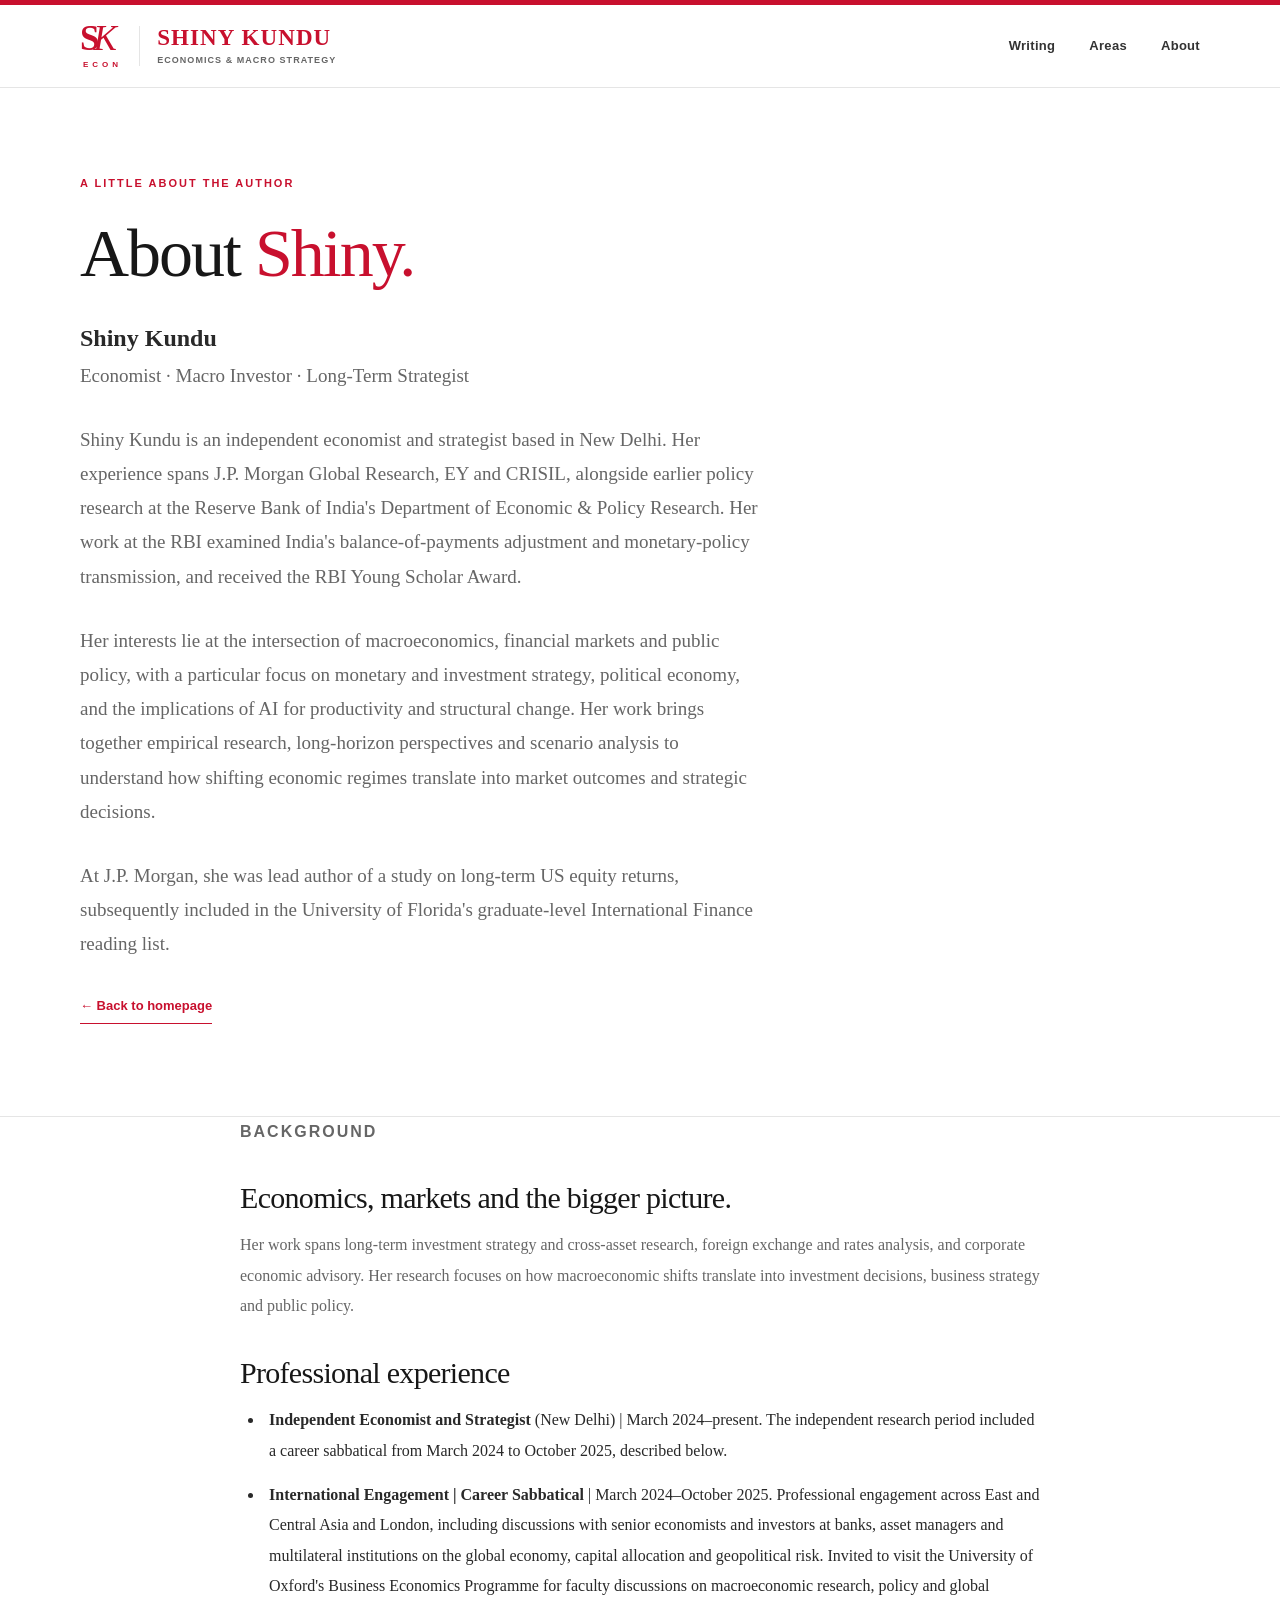
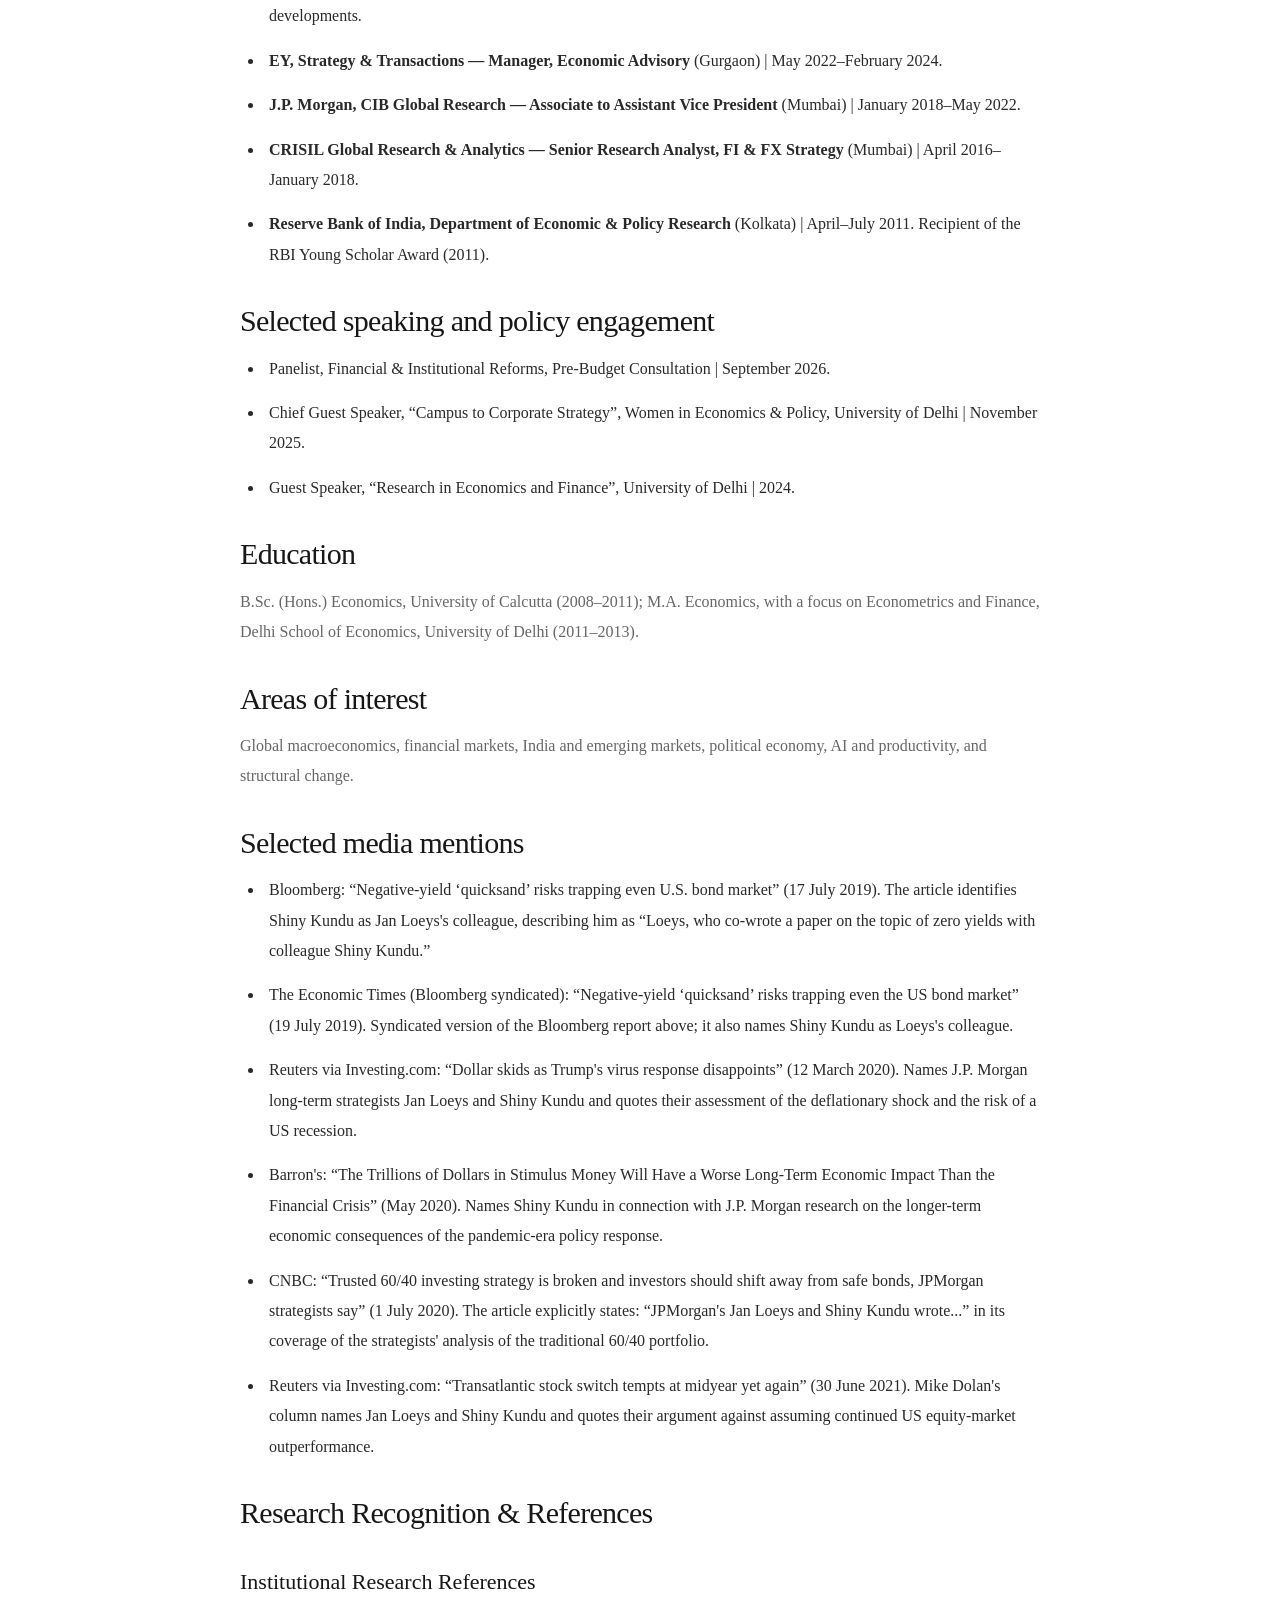
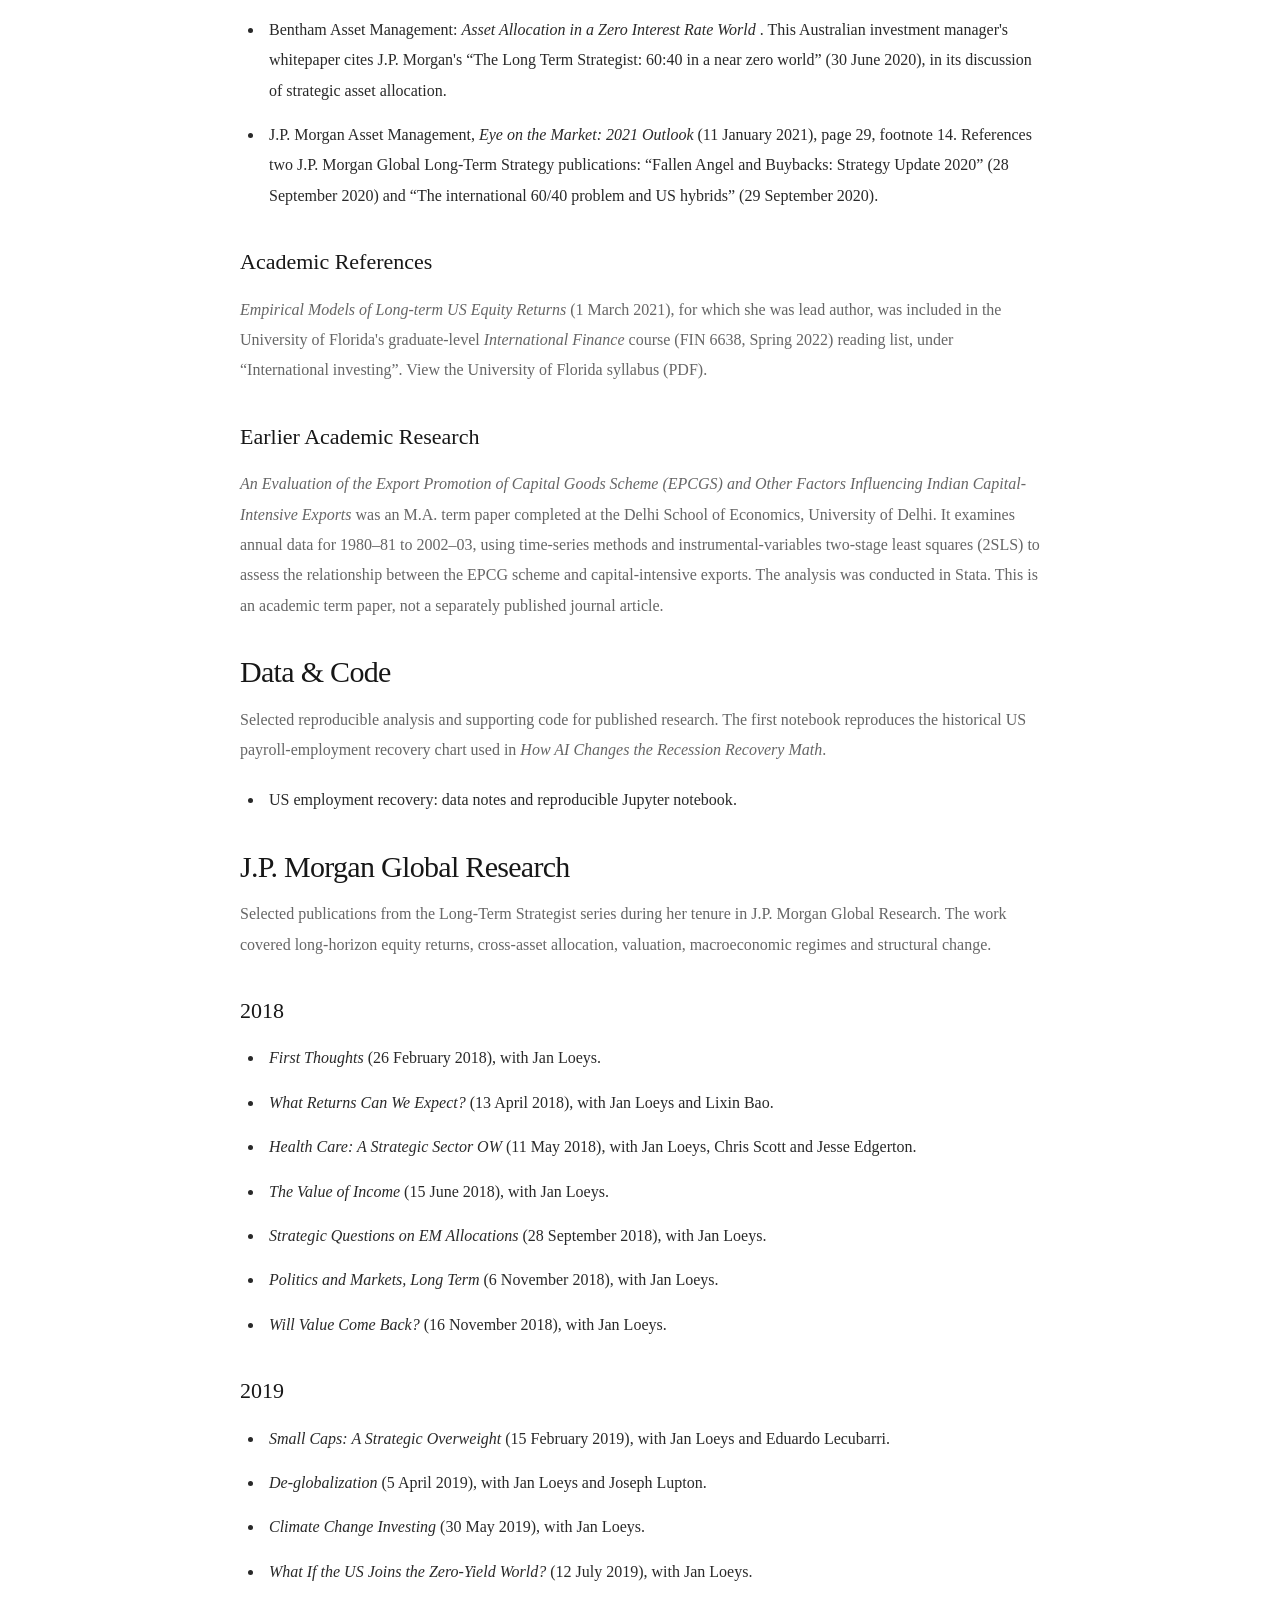
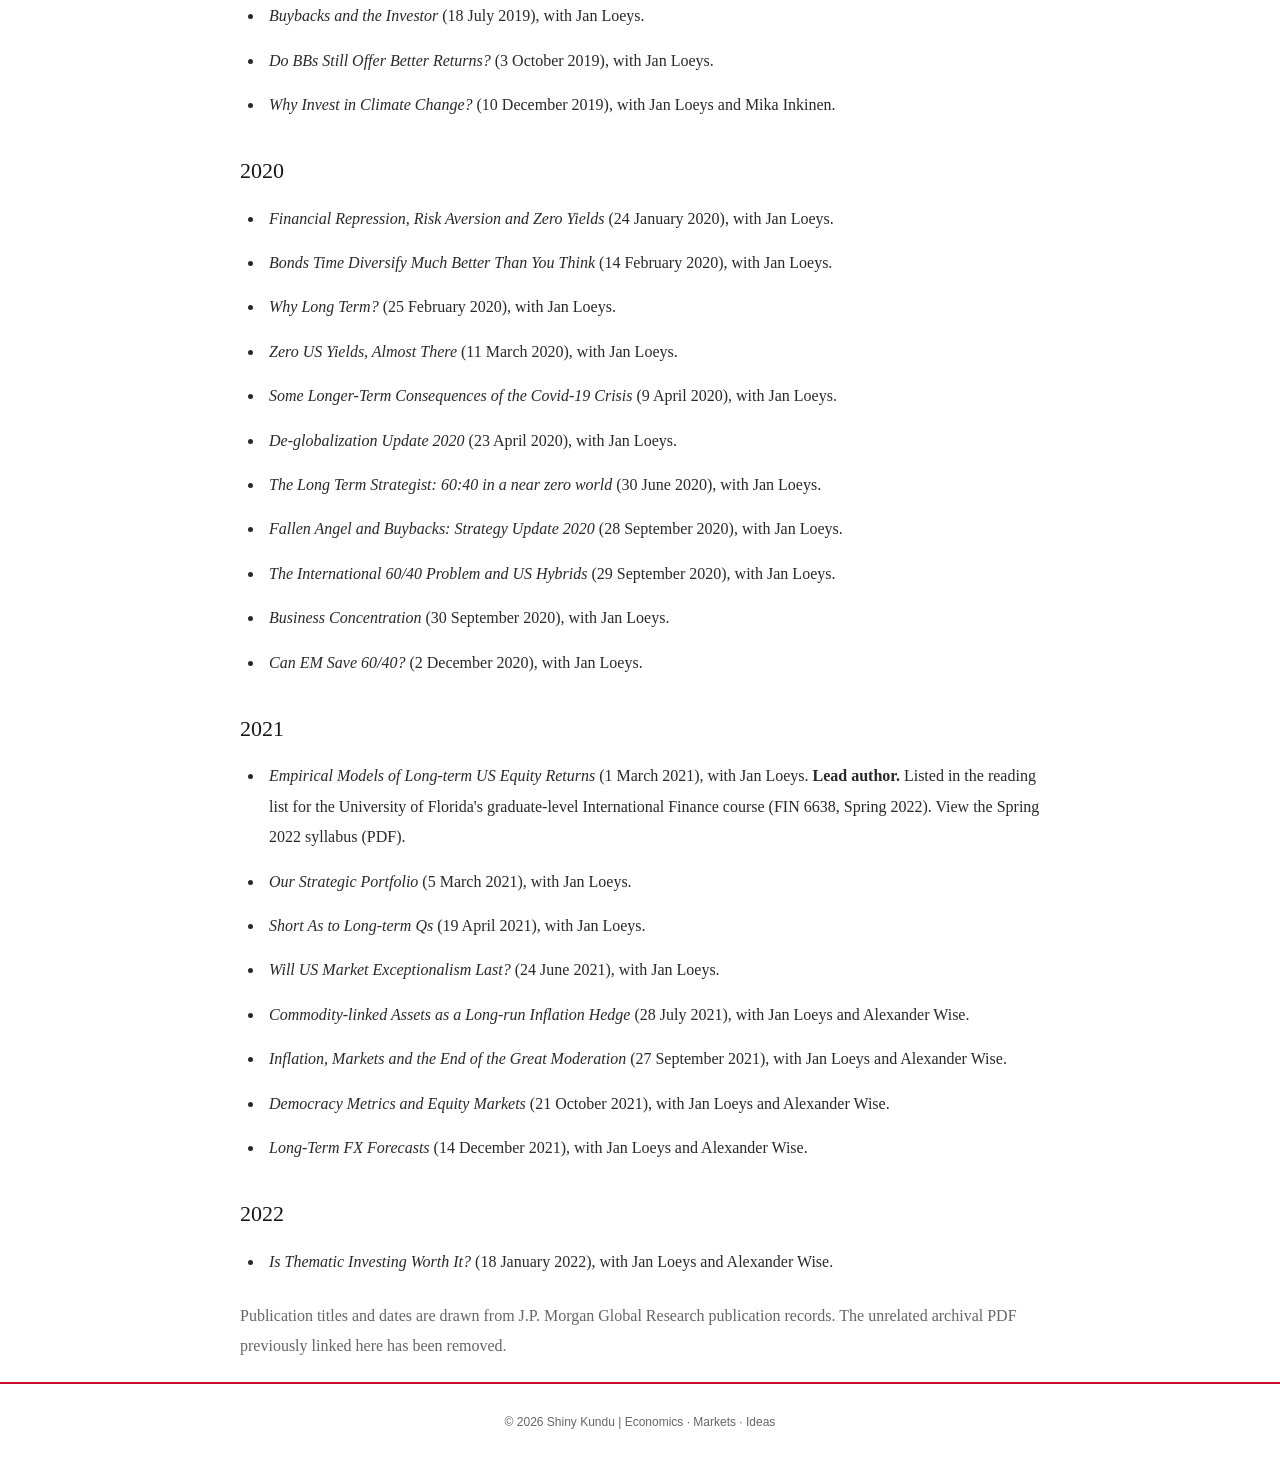
==== about.html @ 63978055 "Tighten Bloomberg quotation and clarify sabbatical chronology" ====
<!DOCTYPE html>
<html lang="en">
<head>
  <meta charset="UTF-8">
  <meta name="viewport" content="width=device-width, initial-scale=1.0">
  <title>About | Shiny Kundu</title>
  <link rel="stylesheet" href="style.css?v=skecon-5">
</head>
<body>

<header class="site-header">
  <div class="container navbar">
    <div class="brand-lockup">
      <a class="logo" href="index.html" aria-label="SK Econ — home">
        <span class="logo-monogram">S<span>K</span></span>
        <span class="logo-word">ECON</span>
      </a>
      <div class="brand-identity">
        <span class="brand-name">Shiny Kundu</span>
        <span class="brand-description">Economics &amp; Macro Strategy</span>
      </div>
    </div>
    <nav class="nav-links">
      <a href="index.html#writing">Writing</a>
      <a href="index.html#areas">Areas</a>
      <a href="about.html">About</a>
    </nav>
  </div>
</header>

<main>
  <section class="hero">
    <div class="container">
      <p class="eyebrow">A little about the author</p>
      <h1>About <em>Shiny.</em></h1>
      <h2>Shiny Kundu</h2>
      <p class="hero-intro">
        Economist · Macro Investor · Long-Term Strategist
      </p>
      <p class="hero-intro">
        Shiny Kundu is an independent economist and strategist based in New
        Delhi. Her experience spans J.P. Morgan Global Research, EY and CRISIL,
        alongside earlier policy research at the Reserve Bank of India's
        Department of Economic &amp; Policy Research. Her work at the RBI examined
        India's balance-of-payments adjustment and monetary-policy transmission,
        and received the RBI Young Scholar Award.
      </p>
      <p class="hero-intro">
        Her interests lie at the intersection of macroeconomics, financial
        markets and public policy, with a particular focus on monetary and
        investment strategy, political economy, and the implications of AI for
        productivity and structural change. Her work brings together empirical
        research, long-horizon perspectives and scenario analysis to understand
        how shifting economic regimes translate into market outcomes and
        strategic decisions.
      </p>
      <p class="hero-intro">
        At J.P. Morgan, she was lead author of a study on long-term US equity
        returns, subsequently included in the University of Florida's
        graduate-level International Finance reading list.
      </p>
      <a class="text-link" href="index.html">← Back to homepage</a>
    </div>
  </section>

  <section>
    <div class="container about-content">
      <p class="section-label">Background</p>
      <h2 class="section-heading">Economics, markets and the bigger picture.</h2>
      <p>
        Her work spans long-term investment strategy and cross-asset research, foreign exchange and rates analysis, and corporate economic advisory. Her research focuses on how macroeconomic shifts translate into investment decisions, business strategy and public policy.
      </p>

      <h2 class="section-heading">Professional experience</h2>
      <ul>
        <li><strong>Independent Economist and Strategist</strong> (New Delhi) | March 2024–present. The independent research period included a career sabbatical from March 2024 to October 2025, described below.</li>
        <li><strong>International Engagement | Career Sabbatical</strong> | March 2024–October 2025. Professional engagement across East and Central Asia and London, including discussions with senior economists and investors at banks, asset managers and multilateral institutions on the global economy, capital allocation and geopolitical risk. Invited to visit the University of Oxford's Business Economics Programme for faculty discussions on macroeconomic research, policy and global developments.</li>
        <li><strong>EY, Strategy &amp; Transactions — Manager, Economic Advisory</strong> (Gurgaon) | May 2022–February 2024.</li>
        <li><strong>J.P. Morgan, CIB Global Research — Associate to Assistant Vice President</strong> (Mumbai) | January 2018–May 2022.</li>
        <li><strong>CRISIL Global Research &amp; Analytics — Senior Research Analyst, FI &amp; FX Strategy</strong> (Mumbai) | April 2016–January 2018.</li>
        <li><strong>Reserve Bank of India, Department of Economic &amp; Policy Research</strong> (Kolkata) | April–July 2011. Recipient of the RBI Young Scholar Award (2011).</li>
      </ul>

      <h2 class="section-heading">Selected speaking and policy engagement</h2>
      <ul>
        <li>Panelist, Financial &amp; Institutional Reforms, Pre-Budget Consultation | September 2026.</li>
        <li>Chief Guest Speaker, “Campus to Corporate Strategy”, Women in Economics &amp; Policy, University of Delhi | November 2025.</li>
        <li>Guest Speaker, “Research in Economics and Finance”, University of Delhi | 2024.</li>
      </ul>

      <h2 class="section-heading">Education</h2>
      <p>
        B.Sc. (Hons.) Economics, University of Calcutta (2008–2011); M.A. Economics, with a focus on Econometrics and Finance, Delhi School of Economics, University of Delhi (2011–2013).
      </p>

      <h2 class="section-heading">Areas of interest</h2>
      <p>
        Global macroeconomics, financial markets, India and emerging
        markets, political economy, AI and productivity, and structural change.
      </p>

      <h2 class="section-heading">Selected media mentions</h2>
      <ul>
        <li><a href="https://www.bloomberg.com/news/articles/2019-07-17/negative-yield-quicksand-risks-trapping-even-u-s-bond-market" target="_blank" rel="noopener noreferrer">Bloomberg: “Negative-yield ‘quicksand’ risks trapping even U.S. bond market”</a> (17 July 2019). The article identifies Shiny Kundu as Jan Loeys's colleague, describing him as “Loeys, who co-wrote a paper on the topic of zero yields with colleague Shiny Kundu.”</li>
        <li><a href="https://economictimes.indiatimes.com/markets/bonds/negative-yield-quicksand-risks-trapping-even-the-us-bond-market/articleshow/70287531.cms" target="_blank" rel="noopener noreferrer">The Economic Times (Bloomberg syndicated): “Negative-yield ‘quicksand’ risks trapping even the US bond market”</a> (19 July 2019). Syndicated version of the Bloomberg report above; it also names Shiny Kundu as Loeys's colleague.</li>
        <li><a href="https://www.investing.com/news/forex-news/dollar-skids-as-trumps-virus-response-disappoints-2107847" target="_blank" rel="noopener noreferrer">Reuters via Investing.com: “Dollar skids as Trump's virus response disappoints”</a> (12 March 2020). Names J.P. Morgan long-term strategists Jan Loeys and Shiny Kundu and quotes their assessment of the deflationary shock and the risk of a US recession.</li>
        <li><a href="https://www.barrons.com/articles/the-trillions-of-dollars-in-stimulus-money-will-have-a-worse-long-term-economic-impact-than-the-financial-crisis-51587746207" target="_blank" rel="noopener noreferrer">Barron's: “The Trillions of Dollars in Stimulus Money Will Have a Worse Long-Term Economic Impact Than the Financial Crisis”</a> (May 2020). Names Shiny Kundu in connection with J.P. Morgan research on the longer-term economic consequences of the pandemic-era policy response.</li>
        <li><a href="https://www.cnbc.com/2020/07/01/trusted-6040-investing-strategy-is-broken-and-investors-should-shift-away-from-safe-bonds-jpmorgan-strategists-say.html" target="_blank" rel="noopener noreferrer">CNBC: “Trusted 60/40 investing strategy is broken and investors should shift away from safe bonds, JPMorgan strategists say”</a> (1 July 2020). The article explicitly states: “JPMorgan's Jan Loeys and Shiny Kundu wrote...” in its coverage of the strategists' analysis of the traditional 60/40 portfolio.</li>
        <li><a href="https://www.investing.com/news/economy/column-transatlantic-stock-switch-tempts-at-midyear-yet-again-2545948" target="_blank" rel="noopener noreferrer">Reuters via Investing.com: “Transatlantic stock switch tempts at midyear yet again”</a> (30 June 2021). Mike Dolan's column names Jan Loeys and Shiny Kundu and quotes their argument against assuming continued US equity-market outperformance.</li>
      </ul>

      <h2 class="section-heading">Research Recognition &amp; References</h2>
      <h3>Institutional Research References</h3>
      <ul>
        <li>
          <a href="https://www.benthamam.com.au/assets/Uploads/Bentham-Whitepaper-Asset-Allocation-in-a-Zero-Interest-Rate-World.pdf" target="_blank" rel="noopener noreferrer">
            Bentham Asset Management: <em>Asset Allocation in a Zero Interest Rate World</em>
          </a>.
          This Australian investment manager's whitepaper cites J.P. Morgan's
          “The Long Term Strategist: 60:40 in a near zero world” (30 June 2020),
          in its discussion of strategic asset allocation.
        </li>
        <li>
          <a href="https://am.jpmorgan.com/content/dam/jpm-am-aem/global/en/insights/eye-on-the-market/outlook_2021_amv.pdf" target="_blank" rel="noopener noreferrer">
            J.P. Morgan Asset Management, <em>Eye on the Market: 2021 Outlook</em>
          </a> (11 January 2021), page 29, footnote 14. References two J.P. Morgan Global Long-Term Strategy publications: “Fallen Angel and Buybacks: Strategy Update 2020” (28 September 2020) and “The international 60/40 problem and US hybrids” (29 September 2020).
        </li>
      </ul>

      <h3>Academic References</h3>
      <p>
        <em>Empirical Models of Long-term US Equity Returns</em> (1 March 2021),
        for which she was lead author, was included in the University of Florida's
        graduate-level <em>International Finance</em> course (FIN 6638, Spring 2022)
        reading list, under “International investing”.
        <a href="https://asset.warrington.ufl.edu/syllabi/20221_FIN6638_International%20Finance_all_Gendreau%2C%20B..pdf" target="_blank" rel="noopener noreferrer">View the University of Florida syllabus (PDF)</a>.
      </p>

      <h3>Earlier Academic Research</h3>
      <p>
        <em>An Evaluation of the Export Promotion of Capital Goods Scheme (EPCGS) and Other Factors Influencing Indian Capital-Intensive Exports</em> was an M.A. term paper completed at the Delhi School of Economics, University of Delhi. It examines annual data for 1980–81 to 2002–03, using time-series methods and instrumental-variables two-stage least squares (2SLS) to assess the relationship between the EPCG scheme and capital-intensive exports. The analysis was conducted in Stata. This is an academic term paper, not a separately published journal article.
      </p>

      <h2 class="section-heading" id="data-code">Data &amp; Code</h2>
      <p>Selected reproducible analysis and supporting code for published research. The first notebook reproduces the historical US payroll-employment recovery chart used in <em>How AI Changes the Recession Recovery Math</em>.</p>
      <ul>
        <li><a href="https://github.com/SKunduEcon/SKunduEcon.github.io/tree/main/data-code/recession-employment-recovery" target="_blank" rel="noopener noreferrer">US employment recovery: data notes and reproducible Jupyter notebook</a>.</li>
      </ul>

      <h2 class="section-heading">J.P. Morgan Global Research</h2>
      <p>
        Selected publications from the Long-Term Strategist series during her tenure in J.P. Morgan Global Research. The work covered long-horizon equity returns, cross-asset allocation, valuation, macroeconomic regimes and structural change.
      </p>

      <h3>2018</h3>
      <ul>
        <li><em>First Thoughts</em> (26 February 2018), with Jan Loeys.</li>
        <li><em>What Returns Can We Expect?</em> (13 April 2018), with Jan Loeys and Lixin Bao.</li>
        <li><em>Health Care: A Strategic Sector OW</em> (11 May 2018), with Jan Loeys, Chris Scott and Jesse Edgerton.</li>
        <li><em>The Value of Income</em> (15 June 2018), with Jan Loeys.</li>
        <li><em>Strategic Questions on EM Allocations</em> (28 September 2018), with Jan Loeys.</li>
        <li><em>Politics and Markets, Long Term</em> (6 November 2018), with Jan Loeys.</li>
        <li><em>Will Value Come Back?</em> (16 November 2018), with Jan Loeys.</li>
      </ul>

      <h3>2019</h3>
      <ul>
        <li><em>Small Caps: A Strategic Overweight</em> (15 February 2019), with Jan Loeys and Eduardo Lecubarri.</li>
        <li><em>De-globalization</em> (5 April 2019), with Jan Loeys and Joseph Lupton.</li>
        <li><em>Climate Change Investing</em> (30 May 2019), with Jan Loeys.</li>
        <li><em>What If the US Joins the Zero-Yield World?</em> (12 July 2019), with Jan Loeys.</li>
        <li><em>Buybacks and the Investor</em> (18 July 2019), with Jan Loeys.</li>
        <li><em>Do BBs Still Offer Better Returns?</em> (3 October 2019), with Jan Loeys.</li>
        <li><em>Why Invest in Climate Change?</em> (10 December 2019), with Jan Loeys and Mika Inkinen.</li>
      </ul>

      <h3>2020</h3>
      <ul>
        <li><em>Financial Repression, Risk Aversion and Zero Yields</em> (24 January 2020), with Jan Loeys.</li>
        <li><em>Bonds Time Diversify Much Better Than You Think</em> (14 February 2020), with Jan Loeys.</li>
        <li><em>Why Long Term?</em> (25 February 2020), with Jan Loeys.</li>
        <li><em>Zero US Yields, Almost There</em> (11 March 2020), with Jan Loeys.</li>
        <li><em>Some Longer-Term Consequences of the Covid-19 Crisis</em> (9 April 2020), with Jan Loeys.</li>
        <li><em>De-globalization Update 2020</em> (23 April 2020), with Jan Loeys.</li>
        <li><em>The Long Term Strategist: 60:40 in a near zero world</em> (30 June 2020), with Jan Loeys.</li>
        <li><em>Fallen Angel and Buybacks: Strategy Update 2020</em> (28 September 2020), with Jan Loeys.</li>
        <li><em>The International 60/40 Problem and US Hybrids</em> (29 September 2020), with Jan Loeys.</li>
        <li><em>Business Concentration</em> (30 September 2020), with Jan Loeys.</li>
        <li><em>Can EM Save 60/40?</em> (2 December 2020), with Jan Loeys.</li>
      </ul>

      <h3>2021</h3>
      <ul>
        <li><em>Empirical Models of Long-term US Equity Returns</em> (1 March 2021), with Jan Loeys. <strong>Lead author.</strong> Listed in the reading list for the University of Florida's graduate-level International Finance course (FIN 6638, Spring 2022). <a href="https://asset.warrington.ufl.edu/syllabi/20221_FIN6638_International%20Finance_all_Gendreau%2C%20B..pdf" target="_blank" rel="noopener noreferrer">View the Spring 2022 syllabus (PDF)</a>.</li>
        <li><em>Our Strategic Portfolio</em> (5 March 2021), with Jan Loeys.</li>
        <li><em>Short As to Long-term Qs</em> (19 April 2021), with Jan Loeys.</li>
        <li><em>Will US Market Exceptionalism Last?</em> (24 June 2021), with Jan Loeys.</li>
        <li><em>Commodity-linked Assets as a Long-run Inflation Hedge</em> (28 July 2021), with Jan Loeys and Alexander Wise.</li>
        <li><em>Inflation, Markets and the End of the Great Moderation</em> (27 September 2021), with Jan Loeys and Alexander Wise.</li>
        <li><em>Democracy Metrics and Equity Markets</em> (21 October 2021), with Jan Loeys and Alexander Wise.</li>
        <li><em>Long-Term FX Forecasts</em> (14 December 2021), with Jan Loeys and Alexander Wise.</li>
      </ul>

      <h3>2022</h3>
      <ul>
        <li><em>Is Thematic Investing Worth It?</em> (18 January 2022), with Jan Loeys and Alexander Wise.</li>
      </ul>

      <p>Publication titles and dates are drawn from J.P. Morgan Global Research publication records. The unrelated archival PDF previously linked here has been removed.</p>
    </div>
  </section>
</main>

<footer class="site-footer">
  <div class="container">
    <p>© 2026 Shiny Kundu | Economics · Markets · Ideas</p>
  </div>
</footer>

</body>
</html>
---- style.css ----
/* =========================================
   SHINY KUNDU | ECONOMICS & MACRO STRATEGY
   Editorial design | ET-inspired red & white
   ========================================= */

/* ---------- COLOUR PALETTE ---------- */

:root {
  --background: #ffffff;
  --surface: #f8f8f8;
  --text: #292929;
  --heading: #171717;
  --muted: #666666;
  --accent: #c8102e;
  --border: #e5e5e5;

  --content-width: 1120px;
  --page-gutter: 48px;
}

/* ---------- RESET ---------- */

* {
  margin: 0;
  padding: 0;
  box-sizing: border-box;
}

html {
  scroll-behavior: smooth;
}

body {
  background: var(--background);
  color: var(--text);
  font-family: Georgia, "Times New Roman", serif;
  font-size: 16px;
  line-height: 1.7;
  -webkit-font-smoothing: antialiased;
}

a {
  color: inherit;
  text-decoration: none;
}

/* ---------- CONSISTENT PAGE MARGINS ---------- */

/* Keeps content aligned with a clear left and right margin */

.container {
  width: calc(100% - (var(--page-gutter) * 2));
  max-width: var(--content-width);
  margin-left: auto;
  margin-right: auto;
}

/* ---------- HEADER & NAVIGATION ---------- */

.site-header {
  background: #ffffff;
  border-top: 5px solid var(--accent);
  border-bottom: 1px solid var(--border);
}

.navbar {
  min-height: 82px;
  display: flex;
  align-items: center;
  justify-content: space-between;
  gap: 24px;
}

.brand-lockup {
  display: inline-flex;
  align-items: center;
  gap: 17px;
  min-width: 0;
}

.brand-identity {
  display: flex;
  flex-direction: column;
  justify-content: center;
  gap: 5px;
  padding-left: 17px;
  border-left: 1px solid var(--border);
}

.brand-name {
  color: var(--accent);
  font-family: Georgia, "Times New Roman", serif;
  font-size: 23px;
  font-weight: 700;
  line-height: 1;
  letter-spacing: 1.1px;
  text-transform: uppercase;
}

.brand-byline {
  color: var(--heading);
  font-family: Arial, sans-serif;
  font-size: 9px;
  font-weight: 700;
  letter-spacing: 1.45px;
  line-height: 1.1;
  text-transform: uppercase;
}

.brand-description {
  color: var(--muted);
  font-family: Arial, sans-serif;
  font-size: 9px;
  font-weight: 600;
  letter-spacing: 1.05px;
  line-height: 1.4;
  text-transform: uppercase;
  white-space: nowrap;
}

.brand-description i {
  color: var(--accent);
  font-style: normal;
  padding: 0 3px;
}

.logo {
  display: inline-flex;
  flex-direction: column;
  align-items: center;
  justify-content: center;
  color: var(--accent);
  line-height: 0.9;
  padding: 5px 0 3px;
  min-width: 58px;
}

.logo-monogram {
  display: block;
  font-family: Georgia, "Times New Roman", serif;
  font-size: 35px;
  font-weight: 700;
  letter-spacing: -4px;
  line-height: 0.92;
}

.logo-monogram span {
  display: inline-block;
  margin-left: -2px;
  font-style: italic;
  font-weight: 400;
}

.logo-word {
  display: block;
  margin-top: 5px;
  padding-left: 3px;
  font-family: Arial, sans-serif;
  font-size: 8px;
  font-weight: 700;
  letter-spacing: 4px;
  line-height: 1;
}

.nav-links {
  display: flex;
  align-items: center;
  gap: 34px;
  list-style: none;
  font-family: Arial, sans-serif;
  font-size: 13px;
  font-weight: 600;
  letter-spacing: 0.3px;
}

.nav-links a {
  color: #333333;
  transition: color 0.2s ease;
}

.nav-links a:hover,
.nav-links a.active {
  color: var(--accent);
}

/* ---------- HERO SECTION ---------- */

.hero {
  position: relative;
  overflow: hidden;
  min-height: 590px;
  display: flex;
  align-items: center;
  background: #ffffff;
  padding: 86px 0 92px;
  border-bottom: 1px solid var(--border);
}

.hero-background {
  position: absolute;
  z-index: 0;
  inset: 0;
  width: 100%;
  height: 100%;
  object-fit: cover;
  object-position: right center;
}

.hero-overlay {
  position: absolute;
  z-index: 1;
  inset: 0;
  background: linear-gradient(
    90deg,
    #ffffff 0%,
    rgba(255, 255, 255, 0.98) 25%,
    rgba(255, 255, 255, 0.88) 40%,
    rgba(255, 255, 255, 0.42) 58%,
    rgba(255, 255, 255, 0.04) 82%
  );
}

.hero-layout {
  position: relative;
  z-index: 2;
  display: block;
}

.hero-copy {
  width: min(68%, 700px);
  min-width: 0;
}

.eyebrow,
.section-label {
  color: var(--accent);
  font-family: Arial, sans-serif;
  font-size: 11px;
  font-weight: 700;
  letter-spacing: 2px;
  text-transform: uppercase;
  margin-bottom: 22px;
}

.hero h1 {
  color: var(--heading);
  font-size: clamp(42px, 6vw, 68px);
  font-weight: 400;
  line-height: 1.12;
  letter-spacing: -2px;
  max-width: 850px;
  margin-bottom: 27px;
}

.hero h1 em {
  color: var(--accent);
  font-style: normal;
}

.hero-intro {
  color: var(--muted);
  font-size: 19px;
  line-height: 1.8;
  max-width: 680px;
  margin-bottom: 30px;
}

.text-link {
  display: inline-block;
  color: var(--accent);
  font-family: Arial, sans-serif;
  font-size: 13px;
  font-weight: 700;
  border-bottom: 1px solid var(--accent);
  padding-bottom: 5px;
  transition: opacity 0.2s ease;
}

.text-link:hover {
  opacity: 0.7;
}

/* ---------- SECTION HEADINGS ---------- */

.section-heading {
  color: var(--heading);
  font-size: 34px;
  font-weight: 400;
  line-height: 1.25;
  letter-spacing: -0.7px;
  margin-bottom: 15px;
}

.section-intro {
  color: var(--muted);
  font-size: 16px;
  max-width: 680px;
  margin-bottom: 35px;
}

/* ---------- RESEARCH / NOTEBOOK SECTION ---------- */

.writing-section {
  padding: 85px 0;
  background: #ffffff;
}

.notebook-panel {
  background: #ffffff;
  border: 1px solid var(--border);
  border-left: 4px solid var(--accent);
  padding: 32px 36px;
  margin-top: 28px;
}

.notebook-panel h3 {
  color: var(--heading);
  font-size: 22px;
  font-weight: 400;
  margin-bottom: 12px;
}

.notebook-panel p {
  color: var(--muted);
  font-size: 15px;
}

/* ---------- AREAS OF INTEREST ---------- */

.areas-section {
  background: var(--surface);
  padding: 85px 0;
  border-top: 1px solid var(--border);
  border-bottom: 1px solid var(--border);
}

.topic-grid {
  display: grid;
  grid-template-columns: repeat(2, minmax(0, 1fr));
  gap: 22px;
  margin-top: 38px;
}

.topic-card {
  background: #ffffff;
  border: 1px solid #dedede;
  border-top: 3px solid var(--accent);
  padding: 30px 32px;
  transition: border-color 0.2s ease,
              box-shadow 0.2s ease,
              transform 0.2s ease;
}

.topic-card:hover {
  border-color: var(--accent);
  box-shadow: 0 5px 18px rgba(0, 0, 0, 0.06);
  transform: translateY(-2px);
}

.topic-card h3 {
  color: var(--heading);
  font-size: 21px;
  font-weight: 400;
  margin-bottom: 12px;
}

.topic-card p {
  color: var(--muted);
  font-size: 14px;
  line-height: 1.8;
}

/* ---------- ABOUT SECTION ---------- */

.about-section {
  background: #ffffff;
  padding: 85px 0;
}

.about-content {
  max-width: 800px;
}

.about-content p {
  color: var(--muted);
  font-size: 16px;
  line-height: 1.9;
  margin-bottom: 20px;
}

.about-content ul {
  list-style: disc;
  padding-left: 24px;
  margin: 14px 0 24px;
}

.about-content li {
  display: list-item;
  padding-left: 5px;
  margin-bottom: 14px;
  line-height: 1.9;
}

.about-content h2,
.about-content h3 {
  color: var(--heading);
  font-weight: 400;
  margin: 32px 0 14px;
}

.about-content h2 {
  font-size: 30px;
}

.about-content h3 {
  font-size: 22px;
}

/* ---------- FOOTER ---------- */

.site-footer {
  background: #ffffff;
  border-top: 2px solid var(--accent);
  padding: 28px 0;
}

.site-footer p {
  color: var(--muted);
  font-family: Arial, sans-serif;
  font-size: 12px;
  text-align: center;
}

/* ---------- RESPONSIVE DESIGN ---------- */

@media (max-width: 768px) {

  :root {
    --page-gutter: 25px;
  }

  .navbar {
    min-height: 72px;
  }

  .brand-lockup {
    gap: 12px;
  }

  .brand-identity {
    padding-left: 12px;
  }

  .brand-name {
    font-size: 20px;
  }

  .brand-byline {
    font-size: 8px;
  }

  .brand-description {
    font-size: 8px;
    letter-spacing: 0.65px;
  }

  .nav-links {
    gap: 17px;
    font-size: 12px;
  }

  .hero {
    min-height: 560px;
    padding: 65px 0 60px;
  }

  .hero-background {
    object-position: 62% center;
    opacity: 0.78;
  }

  .hero-overlay {
    background: linear-gradient(
      90deg,
      rgba(255, 255, 255, 0.98) 0%,
      rgba(255, 255, 255, 0.88) 42%,
      rgba(255, 255, 255, 0.38) 100%
    );
  }

  .hero-copy {
    width: min(88%, 620px);
  }

  .hero h1 {
    font-size: 44px;
    letter-spacing: -1.3px;
  }

  .hero-intro {
    font-size: 17px;
  }

  .writing-section,
  .areas-section,
  .about-section {
    padding: 65px 0;
  }

  .section-heading {
    font-size: 29px;
  }

  .topic-grid {
    grid-template-columns: 1fr;
  }

  .notebook-panel {
    padding: 25px;
  }
}

@media (max-width: 480px) {

  :root {
    --page-gutter: 20px;
  }

  .navbar {
    align-items: flex-start;
    flex-direction: column;
    justify-content: center;
    padding-top: 16px;
    padding-bottom: 16px;
  }

  .brand-lockup {
    gap: 10px;
  }

  .brand-identity {
    padding-left: 10px;
  }

  .brand-name {
    font-size: 19px;
  }

  .brand-byline {
    font-size: 8px;
  }

  .brand-description {
    font-size: 7px;
    letter-spacing: 0.35px;
    white-space: normal;
    max-width: 245px;
  }

  .nav-links {
    gap: 22px;
  }

  .hero h1 {
    font-size: 38px;
  }

  .hero {
    min-height: 520px;
    padding: 60px 0;
  }

  .hero-copy {
    width: 100%;
  }

  .hero-background {
    object-position: 58% center;
    opacity: 0.58;
  }

  .hero-overlay {
    background: linear-gradient(
      90deg,
      rgba(255, 255, 255, 0.96) 0%,
      rgba(255, 255, 255, 0.82) 58%,
      rgba(255, 255, 255, 0.48) 100%
    );
  }
}

.article-page{padding:65px 0 90px}.research-article{max-width:860px}.research-article h1{font-size:clamp(42px,6vw,62px);font-weight:400;line-height:1.08;margin-bottom:15px}.research-article h1 em{color:var(--accent);font-style:normal}.article-meta{color:var(--muted);font:12px Arial,sans-serif;margin-bottom:32px}.article-bottom-line{padding:24px 27px;background:var(--surface);border-left:4px solid var(--accent);font-size:17px;line-height:1.8;margin-bottom:34px}.research-chart{margin:32px 0 42px}.research-chart img{display:block;width:100%;height:auto}.research-chart figcaption{color:var(--muted);font:11px/1.6 Arial,sans-serif;margin-top:10px}.research-article h2{font-size:29px;font-weight:400;line-height:1.25;margin:42px 0 15px}.research-article h3{font-size:20px;font-weight:400;margin:24px 0 10px}.research-article p,.research-article li{font-size:15px;line-height:1.85}.research-article p{margin-bottom:17px}.research-article ul,.research-article ol{padding-left:24px;margin:14px 0 20px}.research-article li{padding-left:5px;margin-bottom:12px}.research-article a{color:var(--accent);text-decoration:underline;text-underline-offset:3px}.table-wrap{overflow-x:auto;margin:20px 0 28px}.research-table{width:100%;border-collapse:collapse;font-size:13px;line-height:1.65}.research-table th{background:var(--surface);font:700 11px Arial,sans-serif;text-align:left;text-transform:uppercase}.research-table th,.research-table td{padding:13px 12px;border-bottom:1px solid var(--border);vertical-align:top}.research-table td:last-child{min-width:360px}.article-disclaimer{margin:42px 0 24px!important;padding-top:18px;border-top:1px solid var(--border);color:var(--muted)!important;font-style:italic}.research-entry{margin-top:28px;padding:30px 34px;border:1px solid var(--border);border-left:4px solid var(--accent);background:#fff}.research-category{color:var(--accent);font:700 10px Arial,sans-serif;letter-spacing:1.5px;text-transform:uppercase;margin-bottom:10px}.research-entry h3{font-size:25px;font-weight:400;margin-bottom:9px}.research-entry h3 a:hover{color:var(--accent)}.research-entry p:not(.research-category){color:var(--muted);max-width:760px;margin-bottom:15px}.topic-link{display:inline-block;margin-top:14px;color:var(--accent);font:700 12px Arial,sans-serif;border-bottom:1px solid var(--accent);padding-bottom:3px}@media(max-width:768px){.article-page{padding:45px 0 65px}.research-entry{padding:24px}.research-article h2{font-size:25px}.research-table td:last-child{min-width:300px}}


/* ---------- SK ECON EDITORIAL LOGO ---------- */
.logo {
  display: block;
  flex: 0 0 auto;
  min-width: 0;
  padding: 0;
  line-height: 1;
}

.logo-image {
  display: block;
  width: 188px;
  height: auto;
  background: #fbf7ed;
}

@media (max-width: 640px) {
  .brand-lockup { gap: 11px; }
  .brand-identity { padding-left: 11px; }
  .logo-image { width: 132px; }
  .brand-name { font-size: 18px; }
  .brand-description { font-size: 7px; letter-spacing: .65px; white-space: normal; }
}


/* ---------- HOMEPAGE ABOUT INTRO ---------- */
.home-about-section {
  background: #ffffff;
  padding: 66px 0 70px;
  border-bottom: 1px solid var(--border);
}

.home-about-layout {
  display: grid;
  grid-template-columns: minmax(0, 1.55fr) minmax(260px, 0.85fr);
  align-items: center;
  gap: 70px;
}

.home-about-copy .section-label {
  margin-bottom: 15px;
}

.home-about-copy .section-heading {
  max-width: 650px;
  margin-bottom: 18px;
}

.home-about-copy > p:not(.section-label) {
  color: var(--muted);
  font-size: 16px;
  line-height: 1.9;
  max-width: 690px;
  margin-bottom: 22px;
}

.home-about-aside {
  border-left: 1px solid var(--border);
  padding: 8px 0 8px 30px;
}

.home-about-aside-label {
  color: var(--accent);
  font: 700 10px Arial, sans-serif;
  letter-spacing: 1.6px;
  text-transform: uppercase;
  margin-bottom: 17px;
}

.home-about-aside ul {
  list-style: none;
}

.home-about-aside li {
  color: var(--heading);
  font-size: 17px;
  line-height: 1.4;
  padding: 10px 0;
  border-bottom: 1px solid var(--border);
}

.home-about-aside li:last-child {
  border-bottom: 0;
}

.home-about-aside li span {
  display: block;
  color: var(--muted);
  font: 11px/1.5 Arial, sans-serif;
  margin-top: 3px;
}

@media (max-width: 768px) {
  .home-about-section { padding: 58px 0; }
  .home-about-layout {
    grid-template-columns: 1fr;
    gap: 32px;
  }
  .home-about-aside {
    border-left: 0;
    border-top: 1px solid var(--border);
    padding: 24px 0 0;
  }
}


/* ---------- HOMEPAGE ABOUT PORTRAIT ---------- */
.home-about-layout {
  grid-template-columns: minmax(0, 1.45fr) minmax(240px, 0.72fr);
  gap: 76px;
}
.home-about-portrait {
  margin: 0;
  justify-self: end;
  width: min(100%, 310px);
  overflow: hidden;
  border-radius: 3px;
  background: #f2f1ed;
}
.home-about-portrait img {
  display: block;
  width: 100%;
  height: auto;
  aspect-ratio: 1 / 1;
  object-fit: cover;
  object-position: center 42%;
}
@media (max-width: 768px) {
  .home-about-layout { grid-template-columns: 1fr; gap: 28px; }
  .home-about-portrait {
    justify-self: start;
    width: min(72%, 280px);
  }
}


/* ---------- BALANCED RESEARCH TOPIC CARDS ---------- */
.topic-grid {
  grid-auto-rows: 1fr;
  align-items: stretch;
}
.topic-card {
  display: flex;
  flex-direction: column;
  min-height: 330px;
}
.topic-card .research-entry {
  margin-top: 22px;
  padding: 0;
  border: 0;
  background: transparent;
}
.topic-card .research-entry h4 {
  color: var(--heading);
  font-size: 18px;
  font-weight: 400;
  line-height: 1.45;
  margin-bottom: 9px;
}
.topic-card .research-entry h4 a:hover {
  color: var(--accent);
}
.topic-card .research-entry p:not(.research-category) {
  font-size: 13px;
  line-height: 1.7;
  margin-bottom: 0;
}
.topic-card .research-category {
  font-size: 9px;
  margin-bottom: 8px;
}
.topic-more {
  display: inline-block;
  align-self: flex-start;
  margin-top: auto;
  padding-top: 26px;
  color: var(--accent);
  font: 700 12px Arial, sans-serif;
  border-bottom: 1px solid var(--accent);
  padding-bottom: 4px;
}
.topic-more:hover {
  opacity: .7;
}
.topic-coming-soon {
  margin-top: 22px;
  font-style: italic;
  font-size: 13px !important;
}
@media (max-width: 768px) {
  .topic-card { min-height: 0; }
  .topic-more { padding-top: 22px; }
}
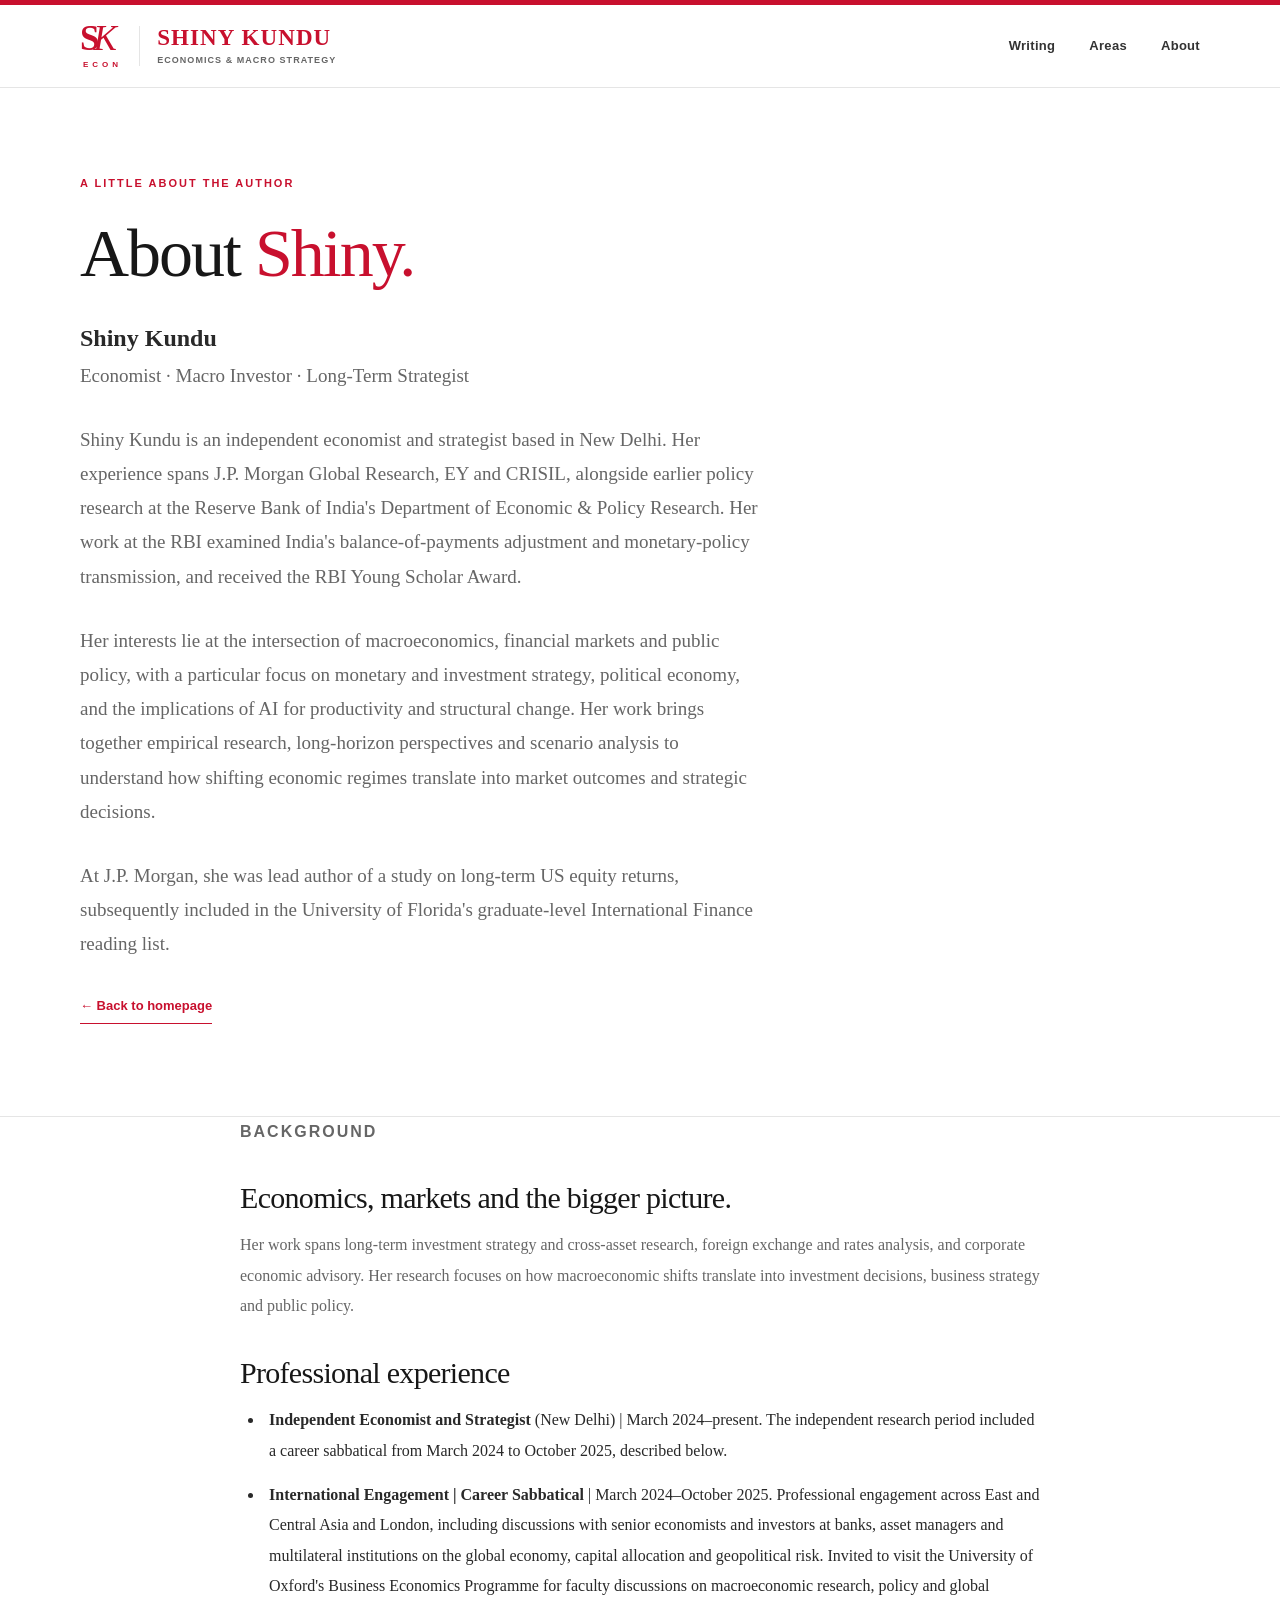
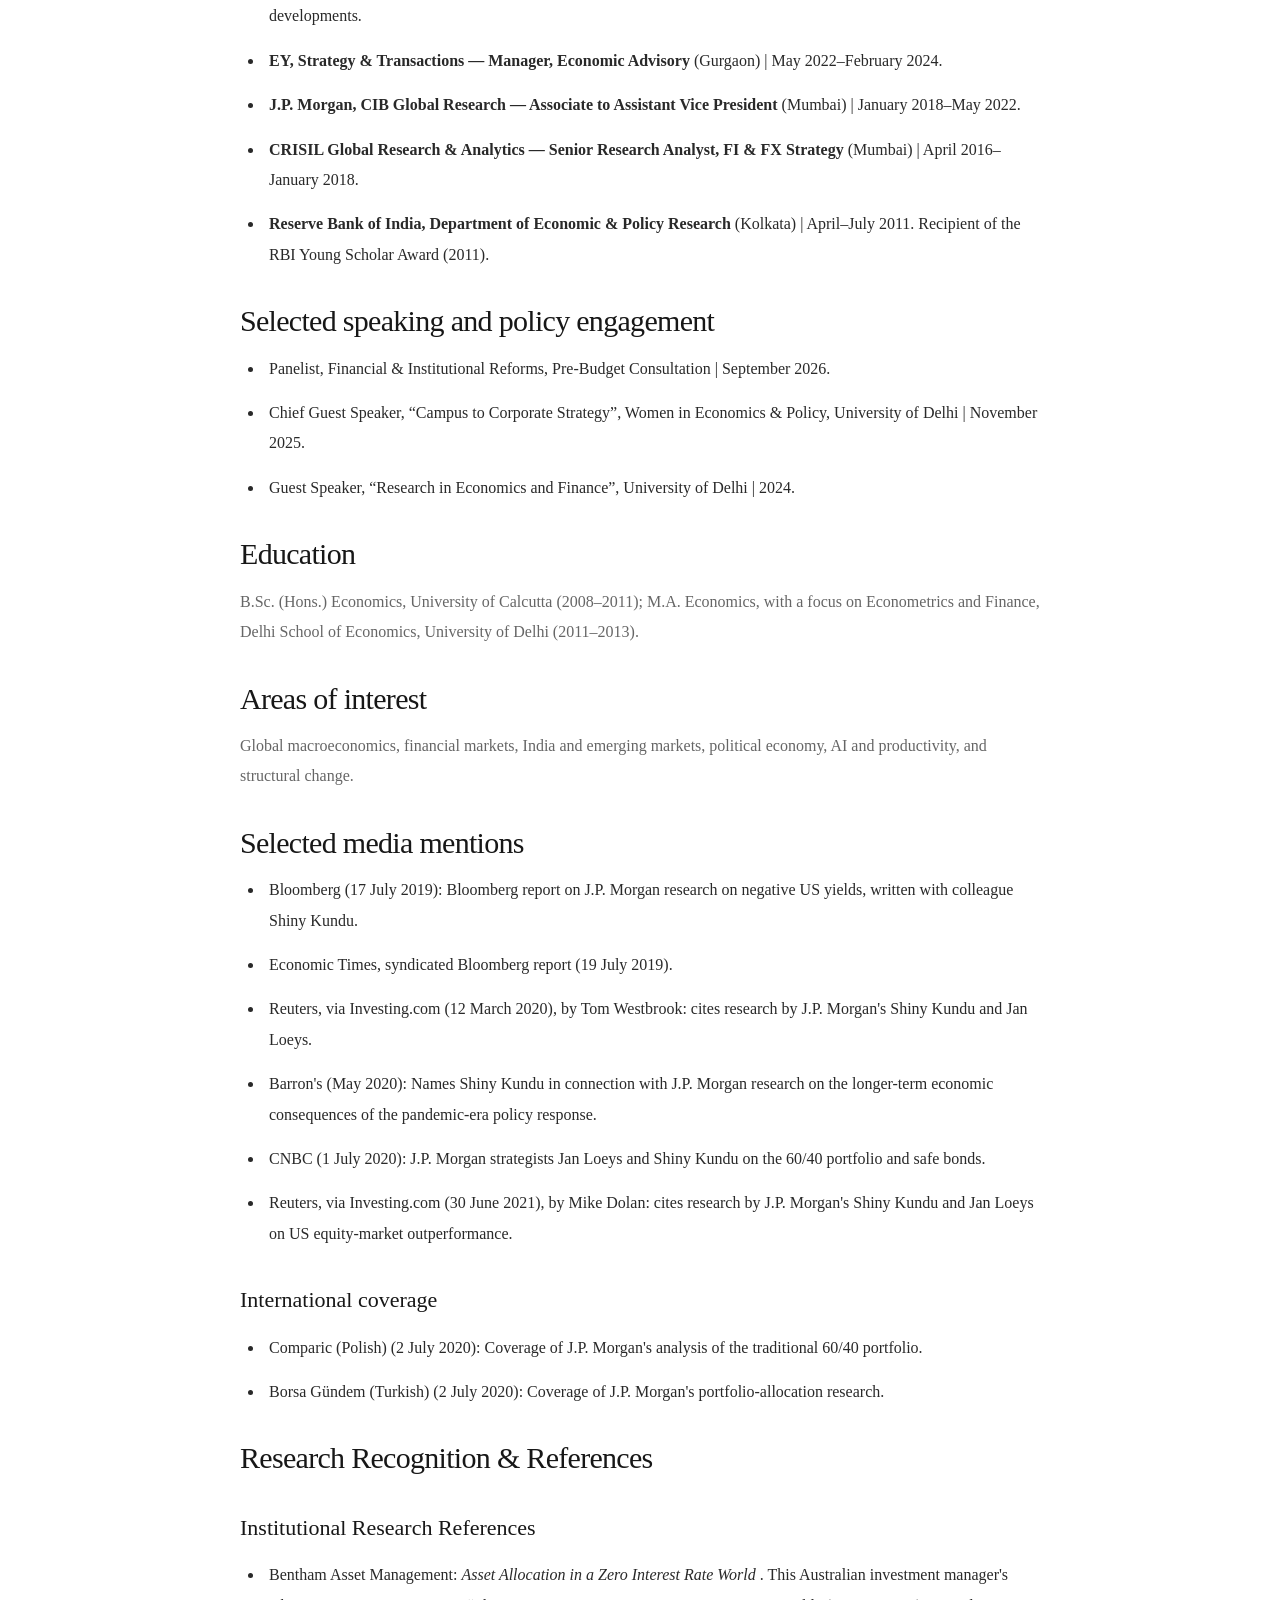
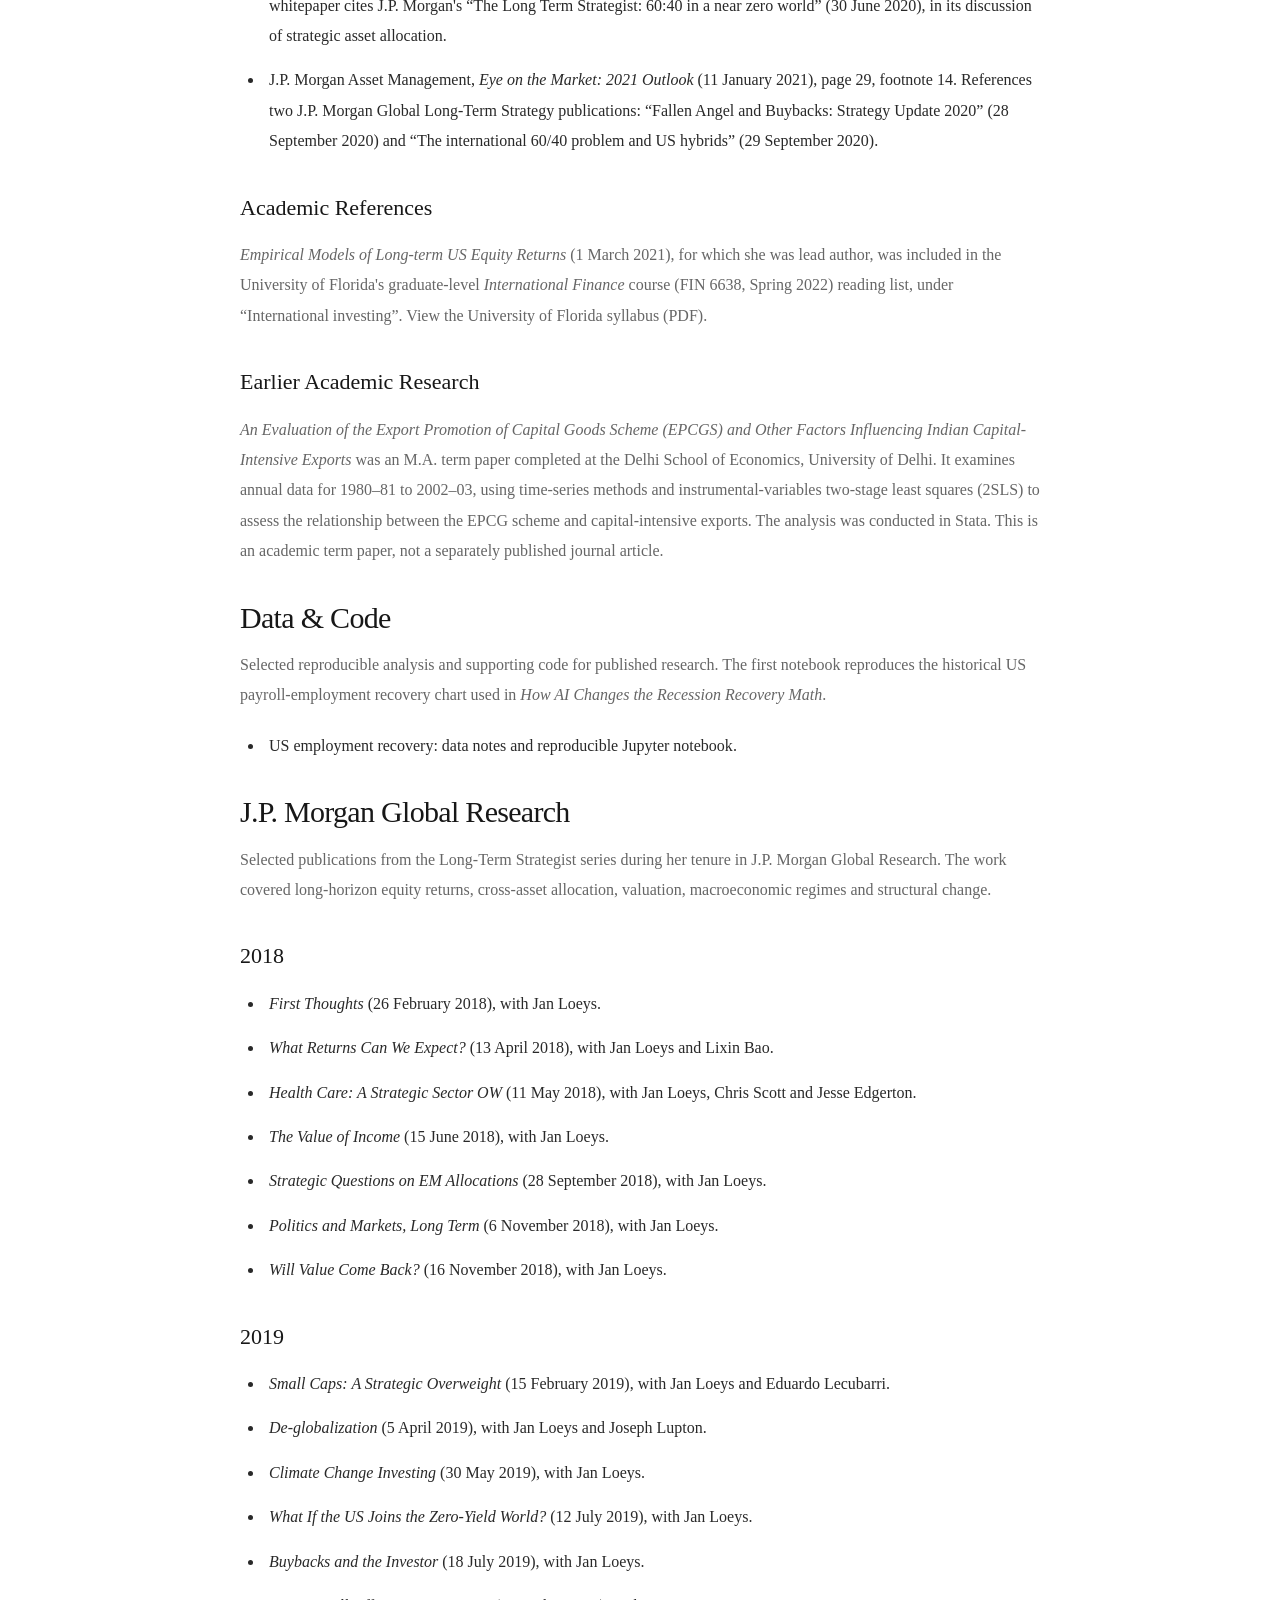
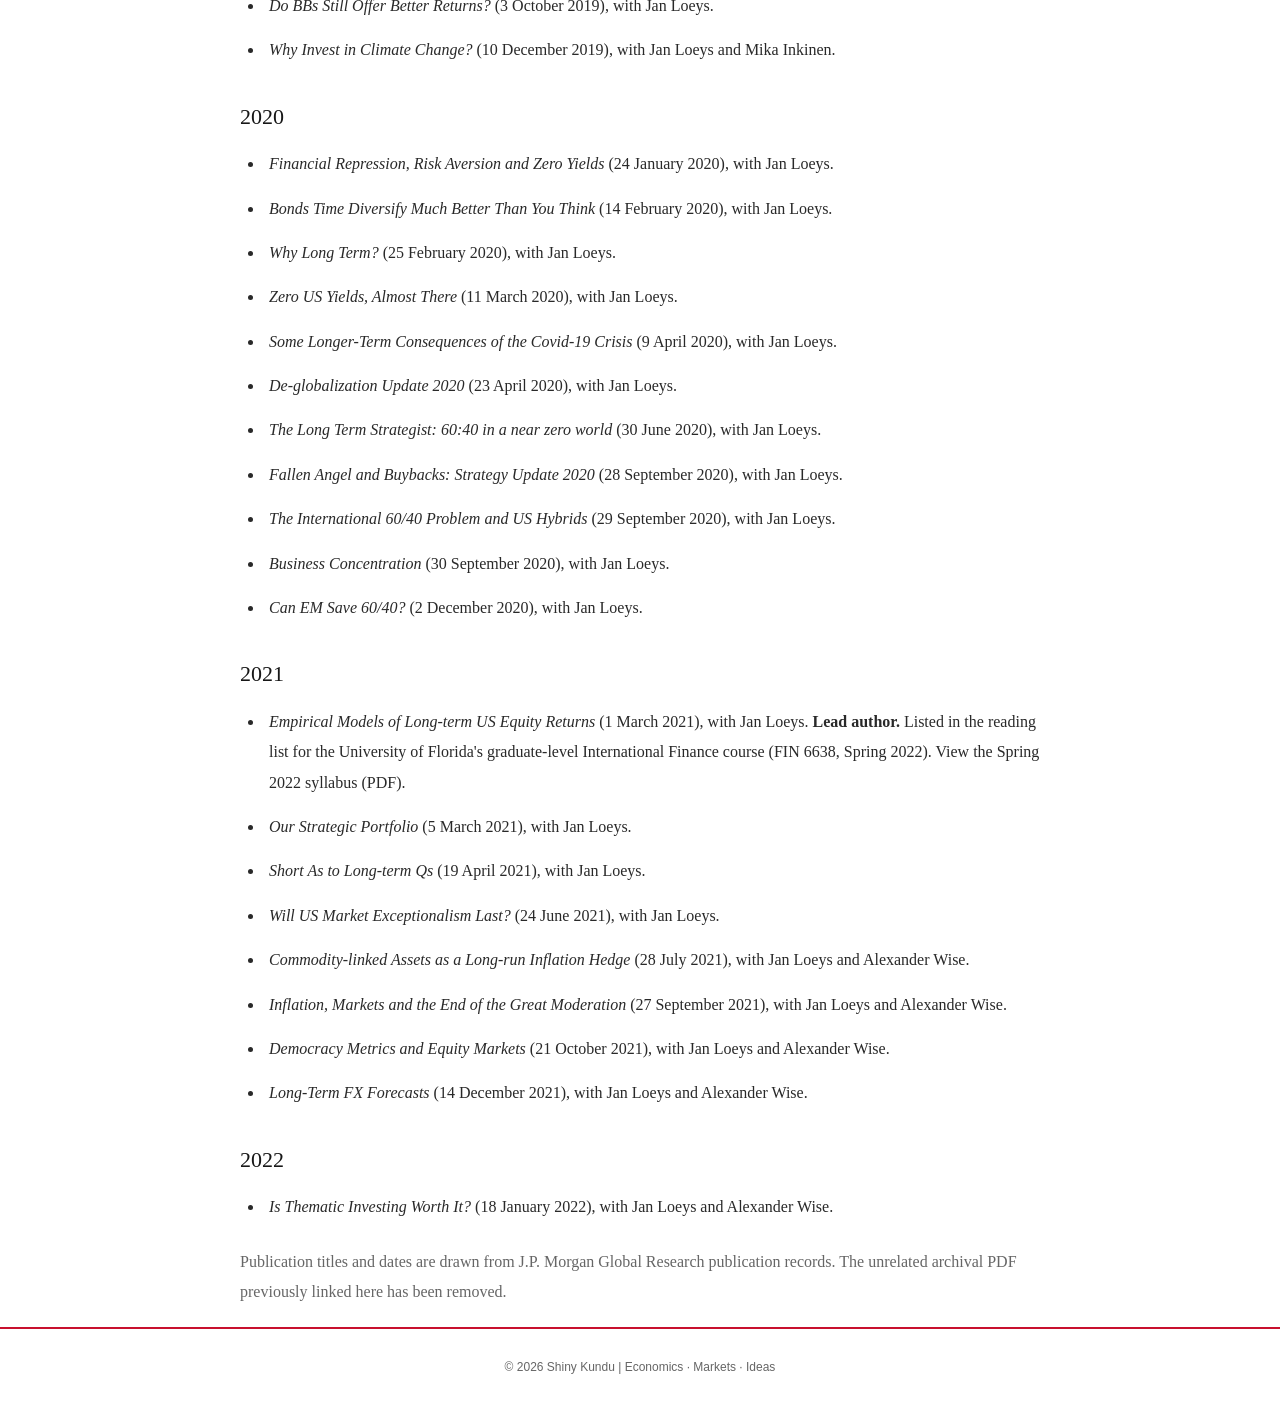
==== commit 7c360ea3: "Refine media mentions and group international coverage" ====
--- a/about.html
+++ b/about.html
@@ -102,12 +102,18 @@
 
       <h2 class="section-heading">Selected media mentions</h2>
       <ul>
-        <li><a href="https://www.bloomberg.com/news/articles/2019-07-17/negative-yield-quicksand-risks-trapping-even-u-s-bond-market" target="_blank" rel="noopener noreferrer">Bloomberg: “Negative-yield ‘quicksand’ risks trapping even U.S. bond market”</a> (17 July 2019). The article identifies Shiny Kundu as Jan Loeys's colleague, describing him as “Loeys, who co-wrote a paper on the topic of zero yields with colleague Shiny Kundu.”</li>
-        <li><a href="https://economictimes.indiatimes.com/markets/bonds/negative-yield-quicksand-risks-trapping-even-the-us-bond-market/articleshow/70287531.cms" target="_blank" rel="noopener noreferrer">The Economic Times (Bloomberg syndicated): “Negative-yield ‘quicksand’ risks trapping even the US bond market”</a> (19 July 2019). Syndicated version of the Bloomberg report above; it also names Shiny Kundu as Loeys's colleague.</li>
-        <li><a href="https://www.investing.com/news/forex-news/dollar-skids-as-trumps-virus-response-disappoints-2107847" target="_blank" rel="noopener noreferrer">Reuters via Investing.com: “Dollar skids as Trump's virus response disappoints”</a> (12 March 2020). Names J.P. Morgan long-term strategists Jan Loeys and Shiny Kundu and quotes their assessment of the deflationary shock and the risk of a US recession.</li>
-        <li><a href="https://www.barrons.com/articles/the-trillions-of-dollars-in-stimulus-money-will-have-a-worse-long-term-economic-impact-than-the-financial-crisis-51587746207" target="_blank" rel="noopener noreferrer">Barron's: “The Trillions of Dollars in Stimulus Money Will Have a Worse Long-Term Economic Impact Than the Financial Crisis”</a> (May 2020). Names Shiny Kundu in connection with J.P. Morgan research on the longer-term economic consequences of the pandemic-era policy response.</li>
-        <li><a href="https://www.cnbc.com/2020/07/01/trusted-6040-investing-strategy-is-broken-and-investors-should-shift-away-from-safe-bonds-jpmorgan-strategists-say.html" target="_blank" rel="noopener noreferrer">CNBC: “Trusted 60/40 investing strategy is broken and investors should shift away from safe bonds, JPMorgan strategists say”</a> (1 July 2020). The article explicitly states: “JPMorgan's Jan Loeys and Shiny Kundu wrote...” in its coverage of the strategists' analysis of the traditional 60/40 portfolio.</li>
-        <li><a href="https://www.investing.com/news/economy/column-transatlantic-stock-switch-tempts-at-midyear-yet-again-2545948" target="_blank" rel="noopener noreferrer">Reuters via Investing.com: “Transatlantic stock switch tempts at midyear yet again”</a> (30 June 2021). Mike Dolan's column names Jan Loeys and Shiny Kundu and quotes their argument against assuming continued US equity-market outperformance.</li>
+        <li><a href="https://www.bloomberg.com/news/articles/2019-07-17/negative-yield-quicksand-risks-trapping-even-u-s-bond-market" target="_blank" rel="noopener noreferrer">Bloomberg</a> (17 July 2019): Bloomberg report on J.P. Morgan research on negative US yields, written with colleague Shiny Kundu.</li>
+        <li><a href="https://economictimes.indiatimes.com/markets/bonds/negative-yield-quicksand-risks-trapping-even-the-us-bond-market/articleshow/70287531.cms" target="_blank" rel="noopener noreferrer">Economic Times, syndicated Bloomberg report</a> (19 July 2019).</li>
+        <li><a href="https://www.investing.com/news/forex-news/dollar-skids-as-trumps-virus-response-disappoints-2107847" target="_blank" rel="noopener noreferrer">Reuters, via Investing.com</a> (12 March 2020), by Tom Westbrook: cites research by J.P. Morgan's Shiny Kundu and Jan Loeys.</li>
+        <li><a href="https://www.barrons.com/articles/the-trillions-of-dollars-in-stimulus-money-will-have-a-worse-long-term-economic-impact-than-the-financial-crisis-51587746207" target="_blank" rel="noopener noreferrer">Barron's</a> (May 2020): Names Shiny Kundu in connection with J.P. Morgan research on the longer-term economic consequences of the pandemic-era policy response.</li>
+        <li><a href="https://www.cnbc.com/2020/07/01/trusted-6040-investing-strategy-is-broken-and-investors-should-shift-away-from-safe-bonds-jpmorgan-strategists-say.html" target="_blank" rel="noopener noreferrer">CNBC</a> (1 July 2020): J.P. Morgan strategists Jan Loeys and Shiny Kundu on the 60/40 portfolio and safe bonds.</li>
+        <li><a href="https://www.investing.com/news/economy/column-transatlantic-stock-switch-tempts-at-midyear-yet-again-2545948" target="_blank" rel="noopener noreferrer">Reuters, via Investing.com</a> (30 June 2021), by Mike Dolan: cites research by J.P. Morgan's Shiny Kundu and Jan Loeys on US equity-market outperformance.</li>
+      </ul>
+
+      <h3>International coverage</h3>
+      <ul>
+        <li><a href="https://comparic.pl/portfel-inwestycji-60-akcje-40-obligacje-przestaje-sie-sprawdzac-krytyka-jp-morgan/" target="_blank" rel="noopener noreferrer">Comparic (Polish)</a> (2 July 2020): Coverage of J.P. Morgan's analysis of the traditional 60/40 portfolio.</li>
+        <li><a href="https://www.borsaningundemi.com/haber/jp-morgandan-kazandiracak-borsa-stratejisi-1502748" target="_blank" rel="noopener noreferrer">Borsa Gündem (Turkish)</a> (2 July 2020): Coverage of J.P. Morgan's portfolio-allocation research.</li>
       </ul>
 
       <h2 class="section-heading">Research Recognition &amp; References</h2>
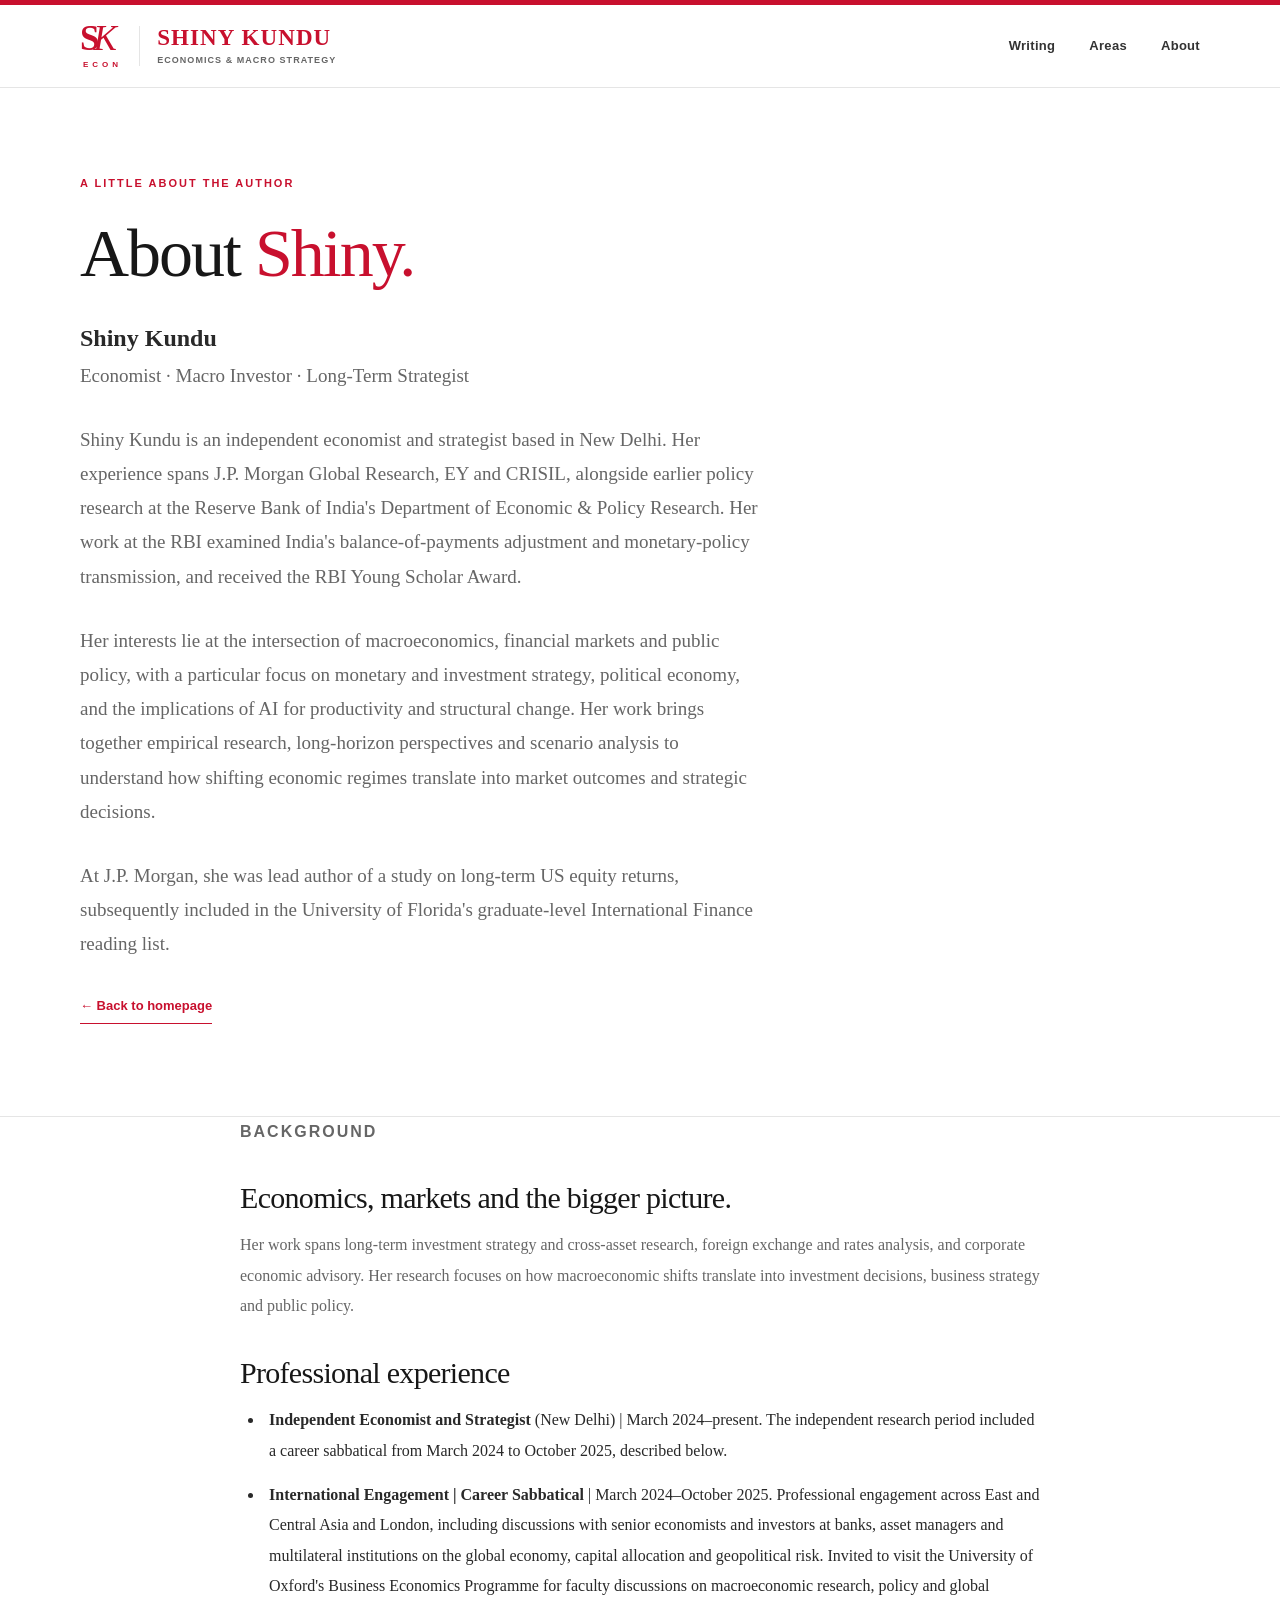
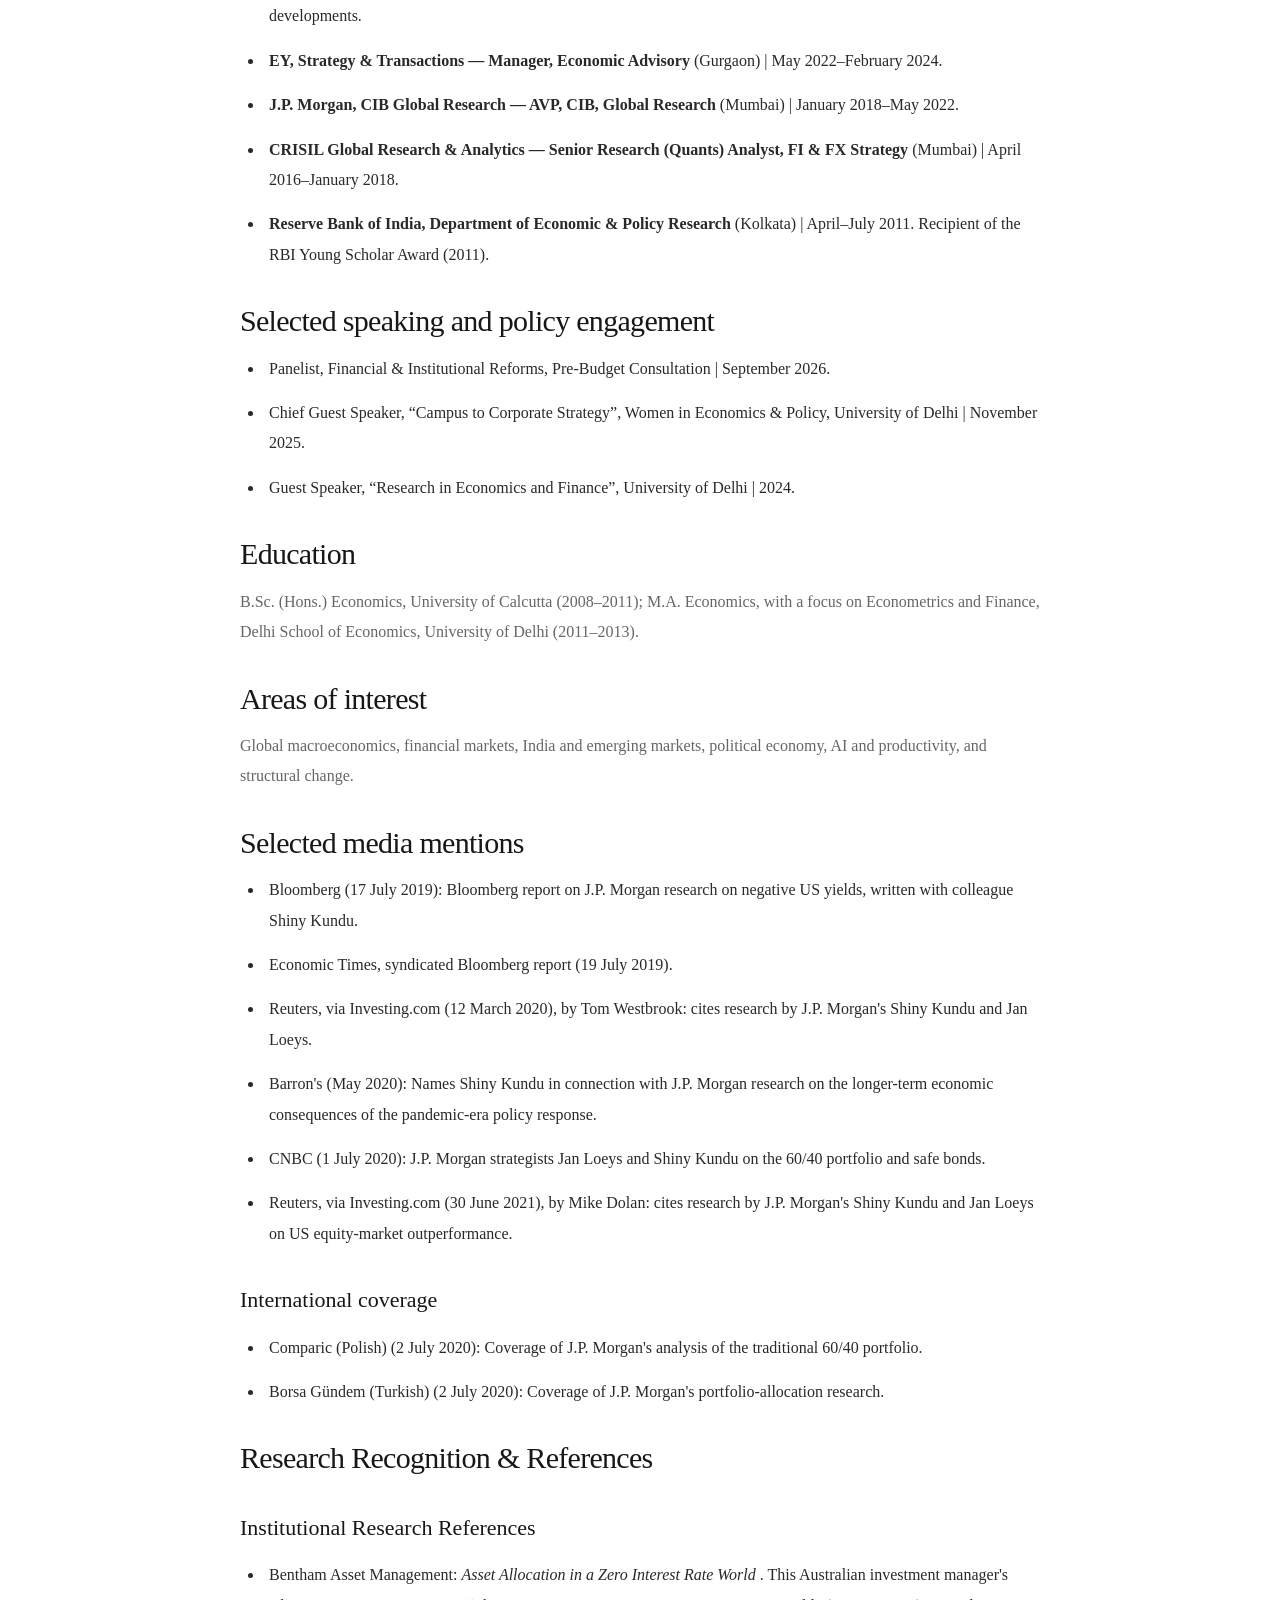
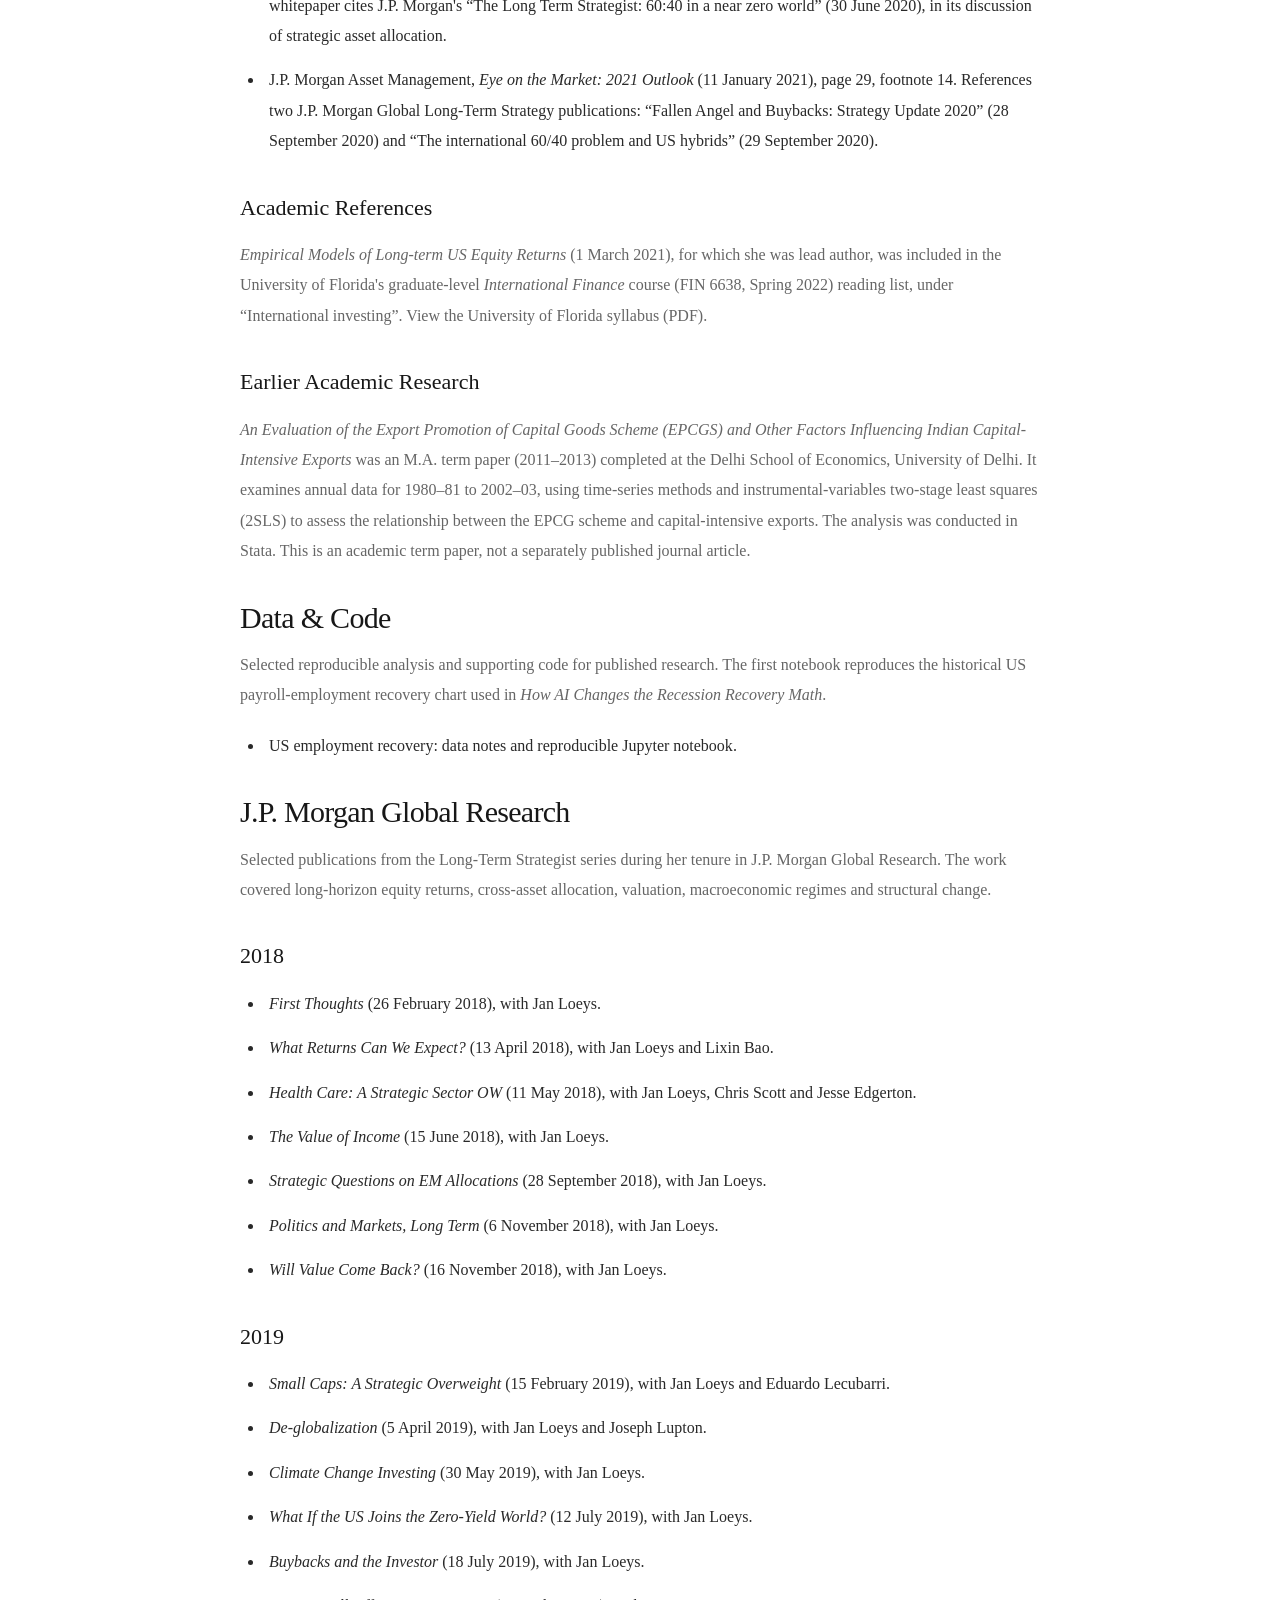
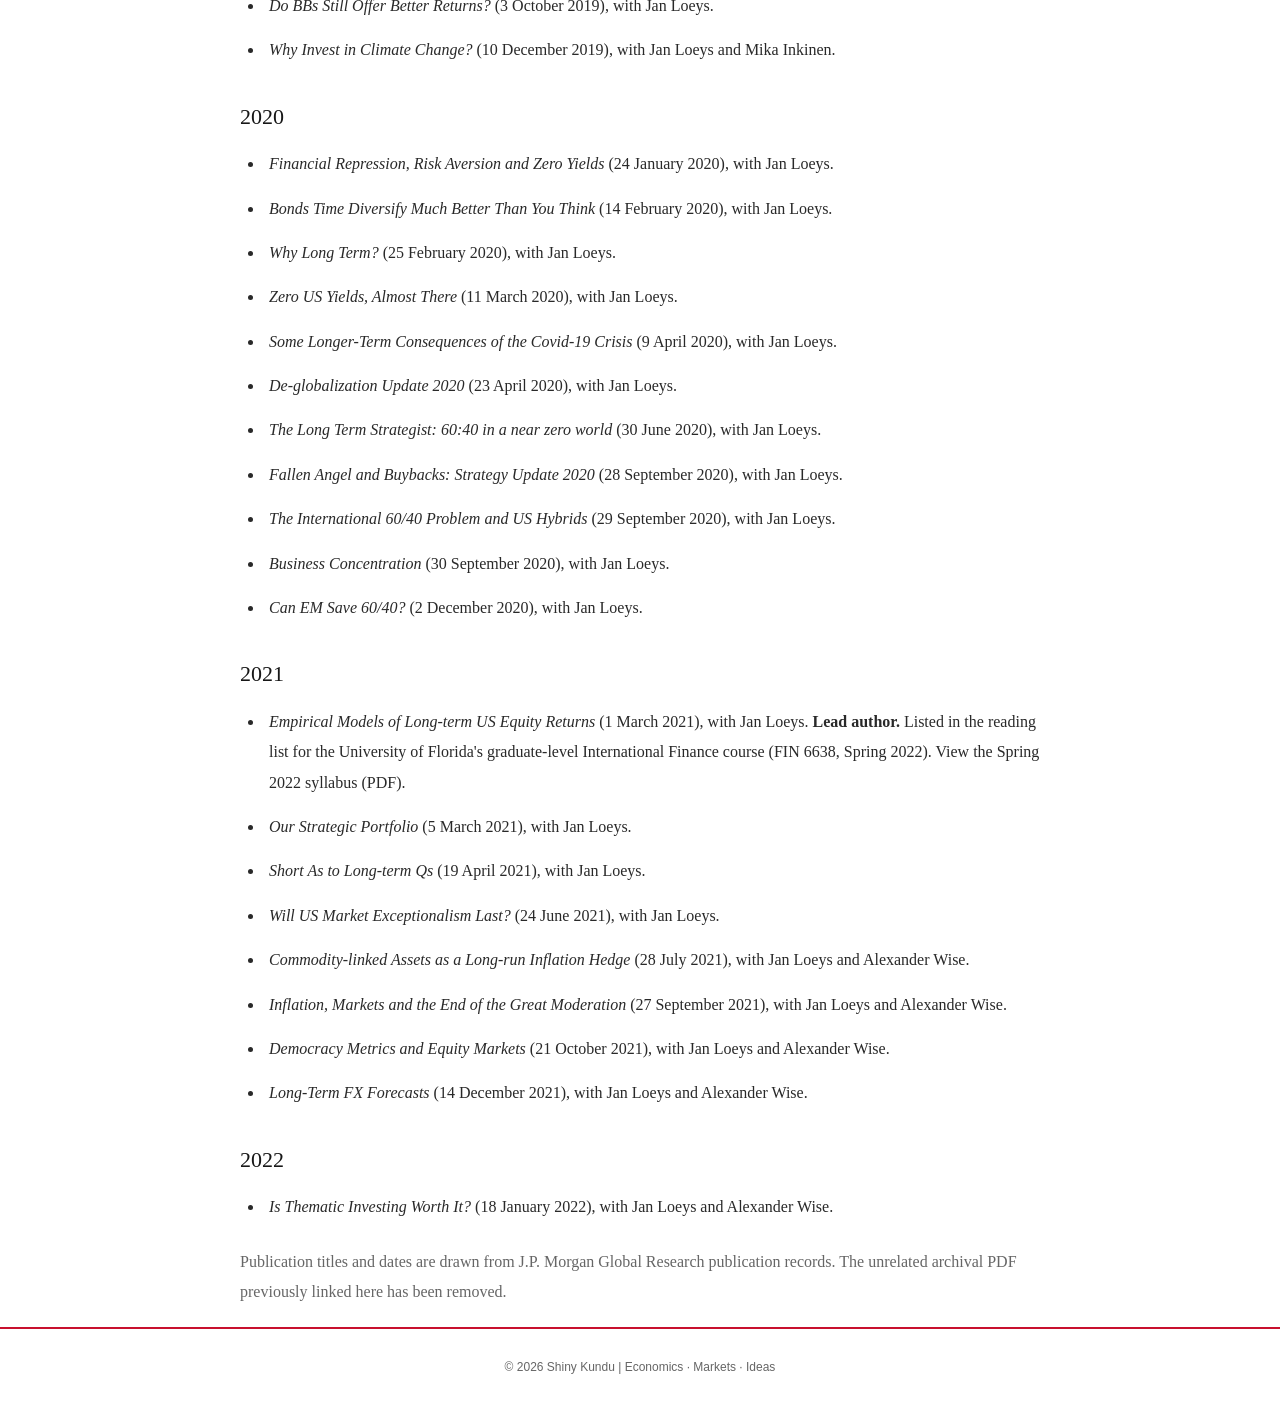
==== commit 97a5d697: "Align professional titles and academic project dates with CV" ====
--- a/about.html
+++ b/about.html
@@ -77,8 +77,8 @@
         <li><strong>Independent Economist and Strategist</strong> (New Delhi) | March 2024–present. The independent research period included a career sabbatical from March 2024 to October 2025, described below.</li>
         <li><strong>International Engagement | Career Sabbatical</strong> | March 2024–October 2025. Professional engagement across East and Central Asia and London, including discussions with senior economists and investors at banks, asset managers and multilateral institutions on the global economy, capital allocation and geopolitical risk. Invited to visit the University of Oxford's Business Economics Programme for faculty discussions on macroeconomic research, policy and global developments.</li>
         <li><strong>EY, Strategy &amp; Transactions — Manager, Economic Advisory</strong> (Gurgaon) | May 2022–February 2024.</li>
-        <li><strong>J.P. Morgan, CIB Global Research — Associate to Assistant Vice President</strong> (Mumbai) | January 2018–May 2022.</li>
-        <li><strong>CRISIL Global Research &amp; Analytics — Senior Research Analyst, FI &amp; FX Strategy</strong> (Mumbai) | April 2016–January 2018.</li>
+        <li><strong>J.P. Morgan, CIB Global Research — AVP, CIB, Global Research</strong> (Mumbai) | January 2018–May 2022.</li>
+        <li><strong>CRISIL Global Research &amp; Analytics — Senior Research (Quants) Analyst, FI &amp; FX Strategy</strong> (Mumbai) | April 2016–January 2018.</li>
         <li><strong>Reserve Bank of India, Department of Economic &amp; Policy Research</strong> (Kolkata) | April–July 2011. Recipient of the RBI Young Scholar Award (2011).</li>
       </ul>
 
@@ -145,7 +145,7 @@
 
       <h3>Earlier Academic Research</h3>
       <p>
-        <em>An Evaluation of the Export Promotion of Capital Goods Scheme (EPCGS) and Other Factors Influencing Indian Capital-Intensive Exports</em> was an M.A. term paper completed at the Delhi School of Economics, University of Delhi. It examines annual data for 1980–81 to 2002–03, using time-series methods and instrumental-variables two-stage least squares (2SLS) to assess the relationship between the EPCG scheme and capital-intensive exports. The analysis was conducted in Stata. This is an academic term paper, not a separately published journal article.
+        <em>An Evaluation of the Export Promotion of Capital Goods Scheme (EPCGS) and Other Factors Influencing Indian Capital-Intensive Exports</em> was an M.A. term paper (2011–2013) completed at the Delhi School of Economics, University of Delhi. It examines annual data for 1980–81 to 2002–03, using time-series methods and instrumental-variables two-stage least squares (2SLS) to assess the relationship between the EPCG scheme and capital-intensive exports. The analysis was conducted in Stata. This is an academic term paper, not a separately published journal article.
       </p>
 
       <h2 class="section-heading" id="data-code">Data &amp; Code</h2>
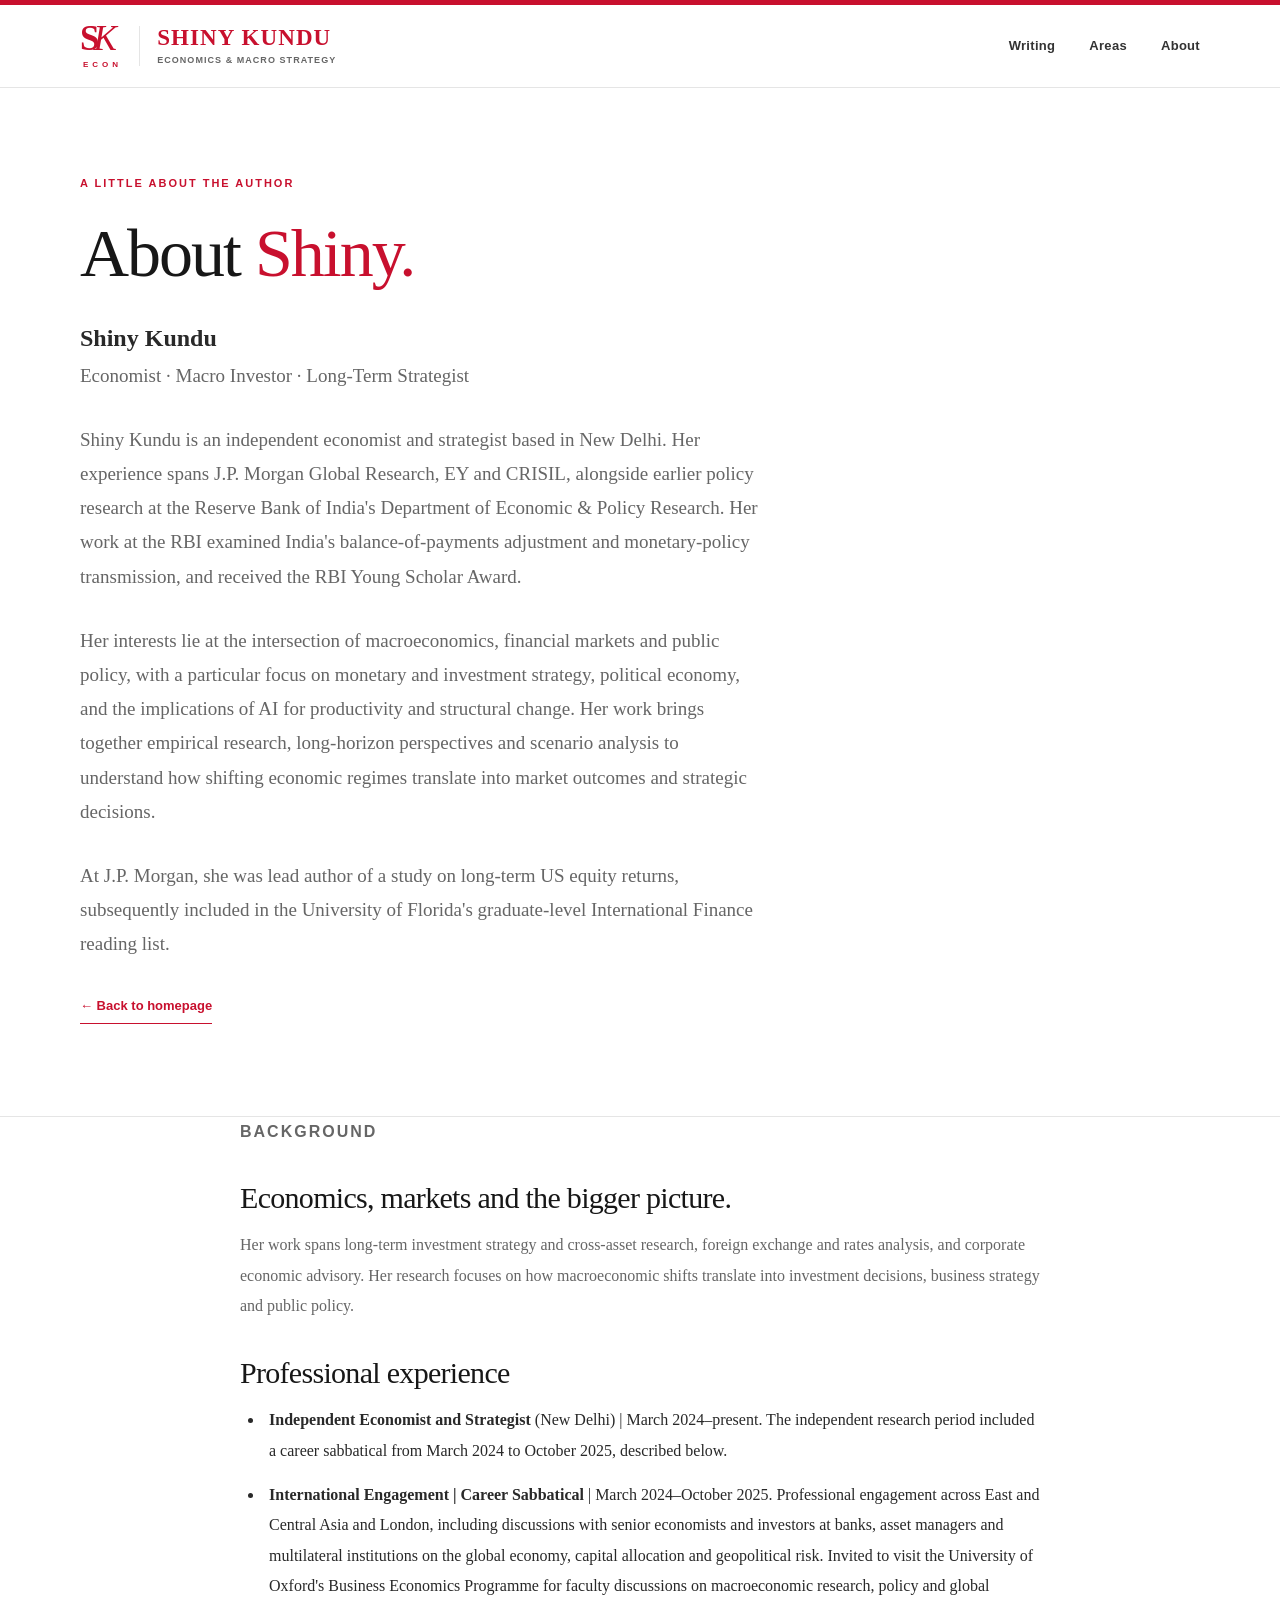
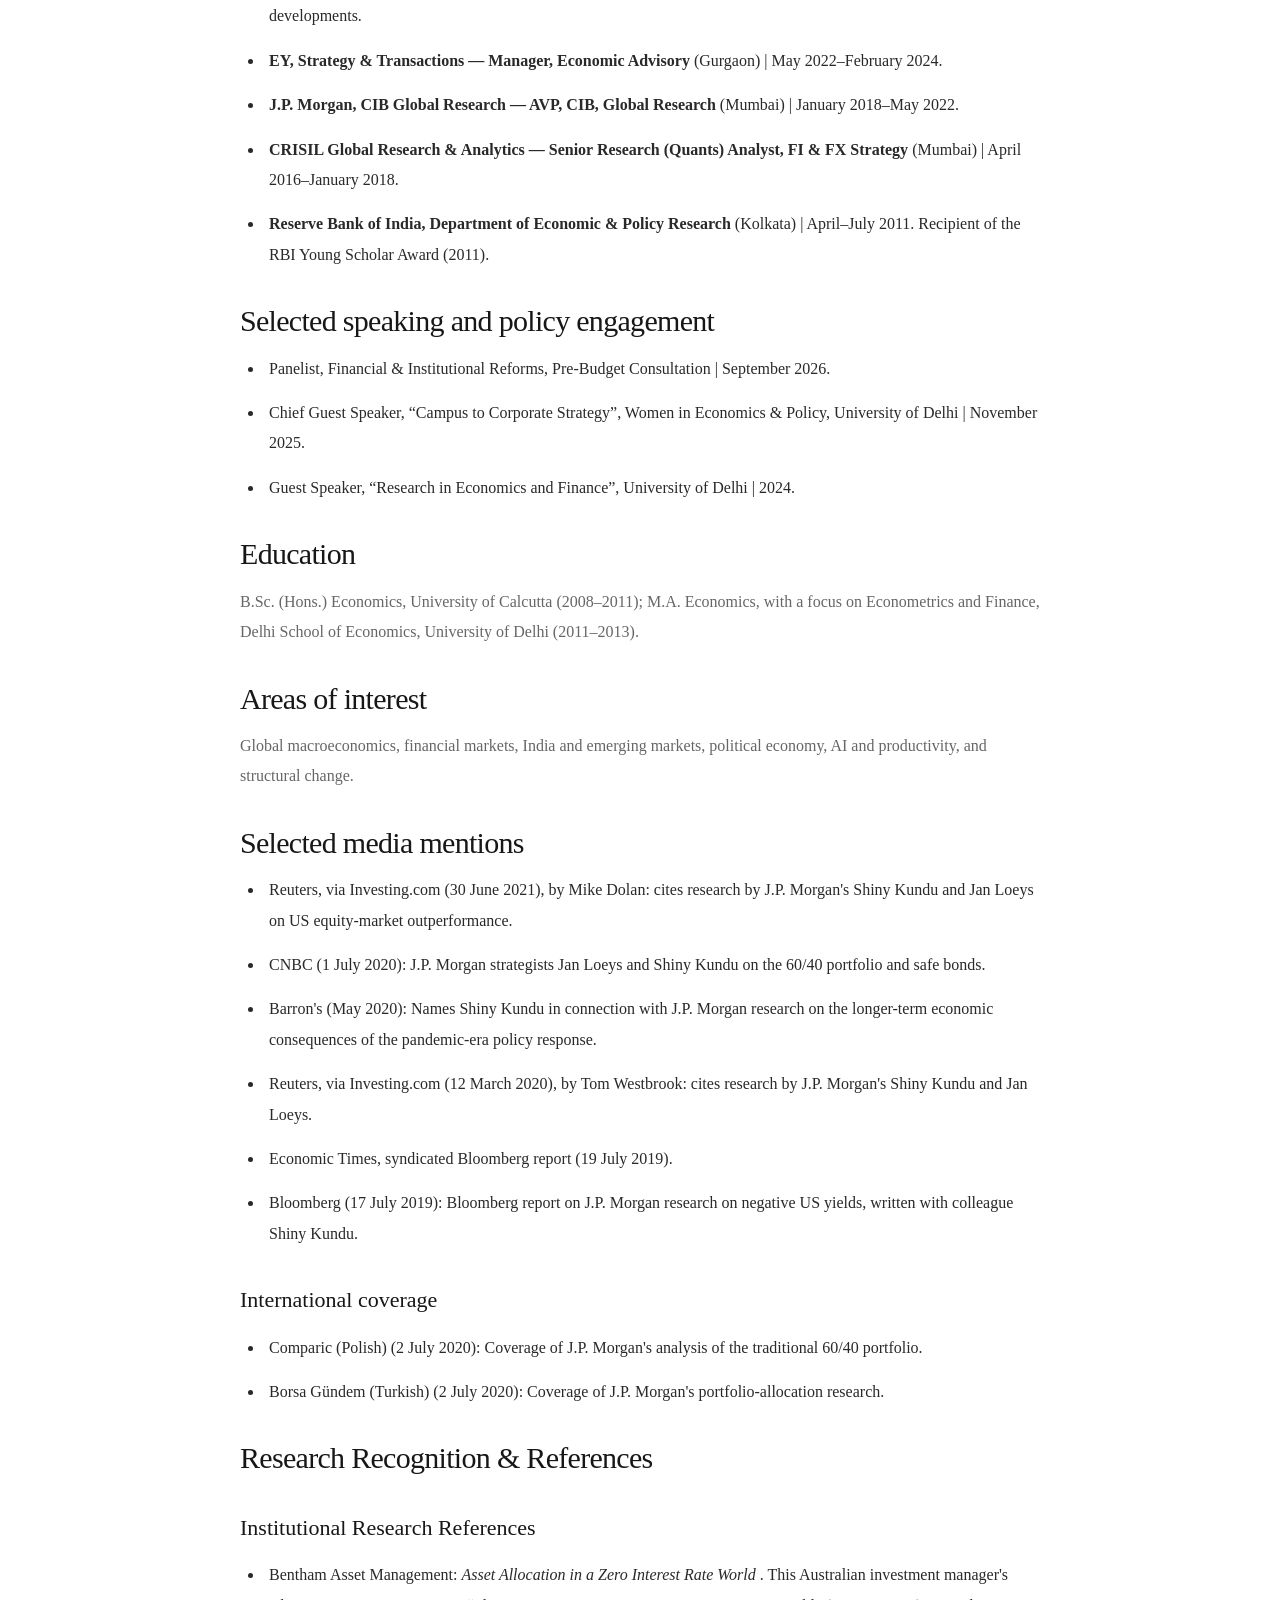
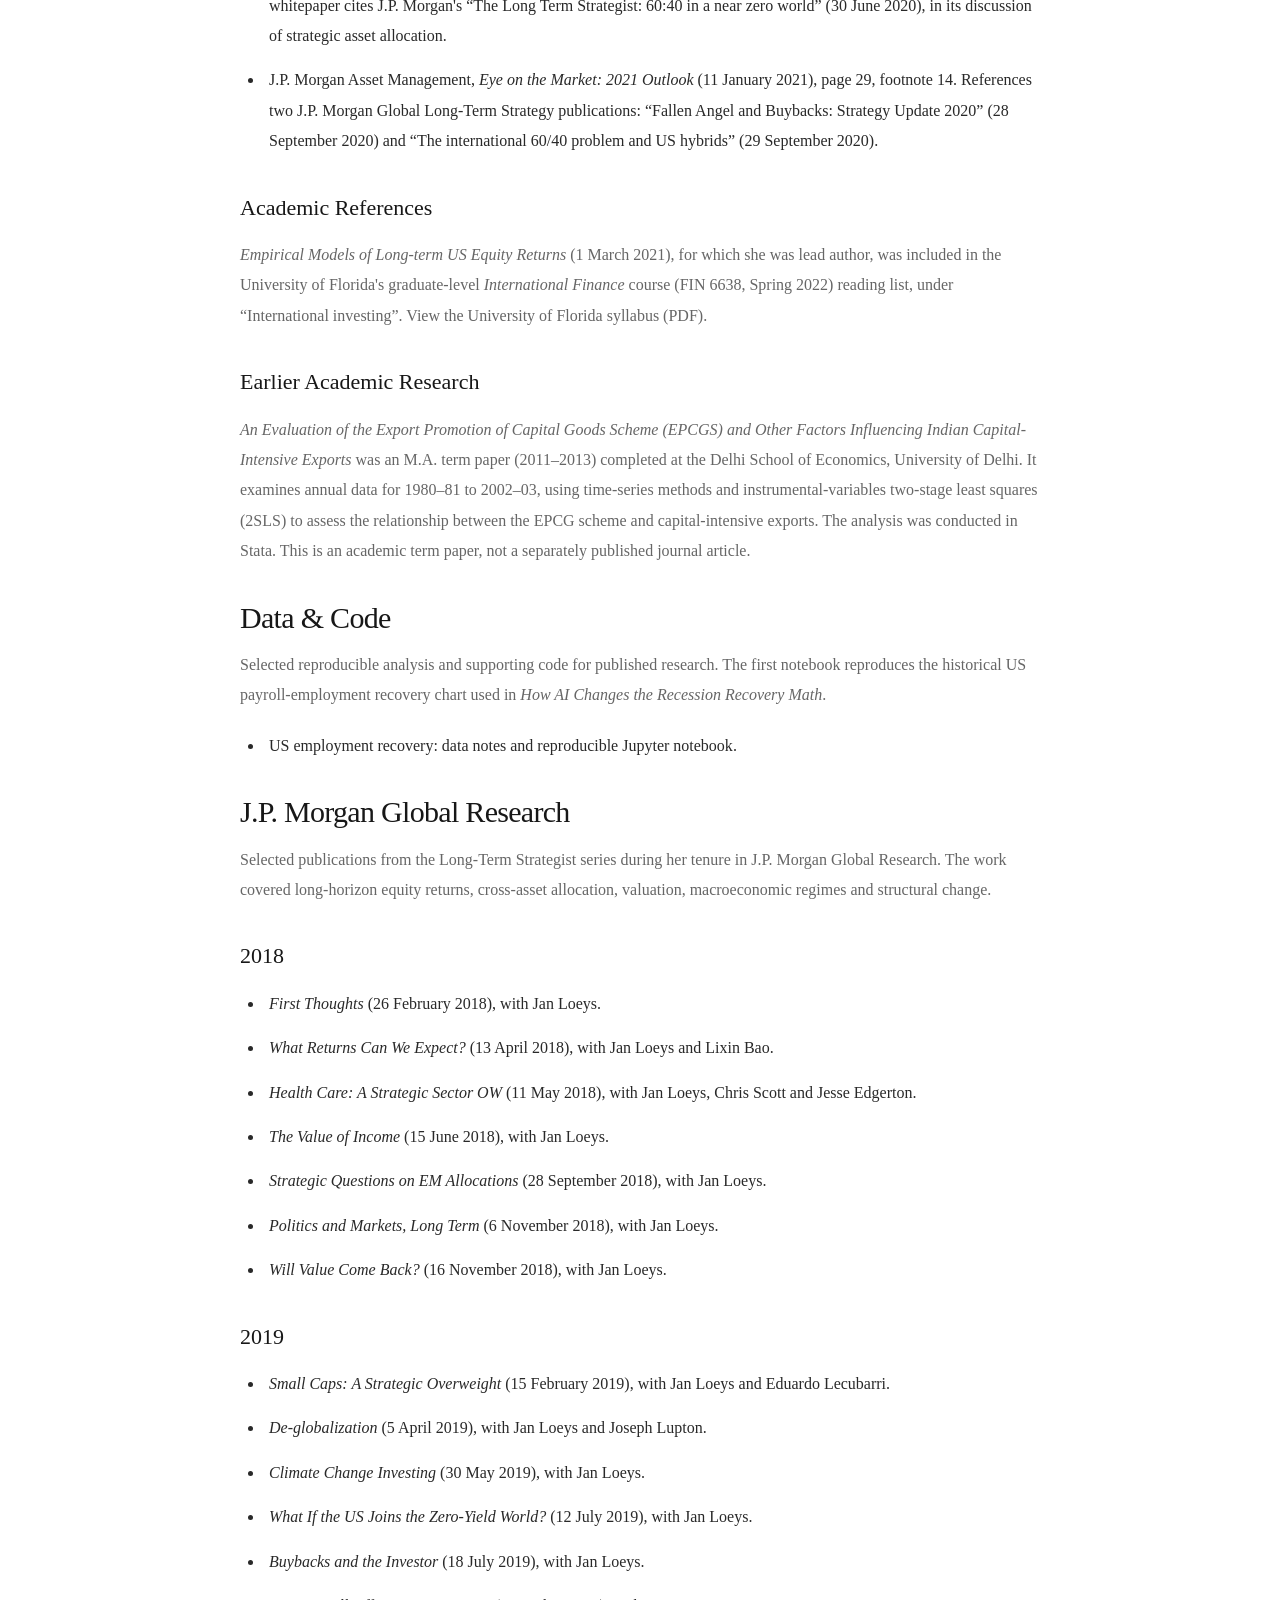
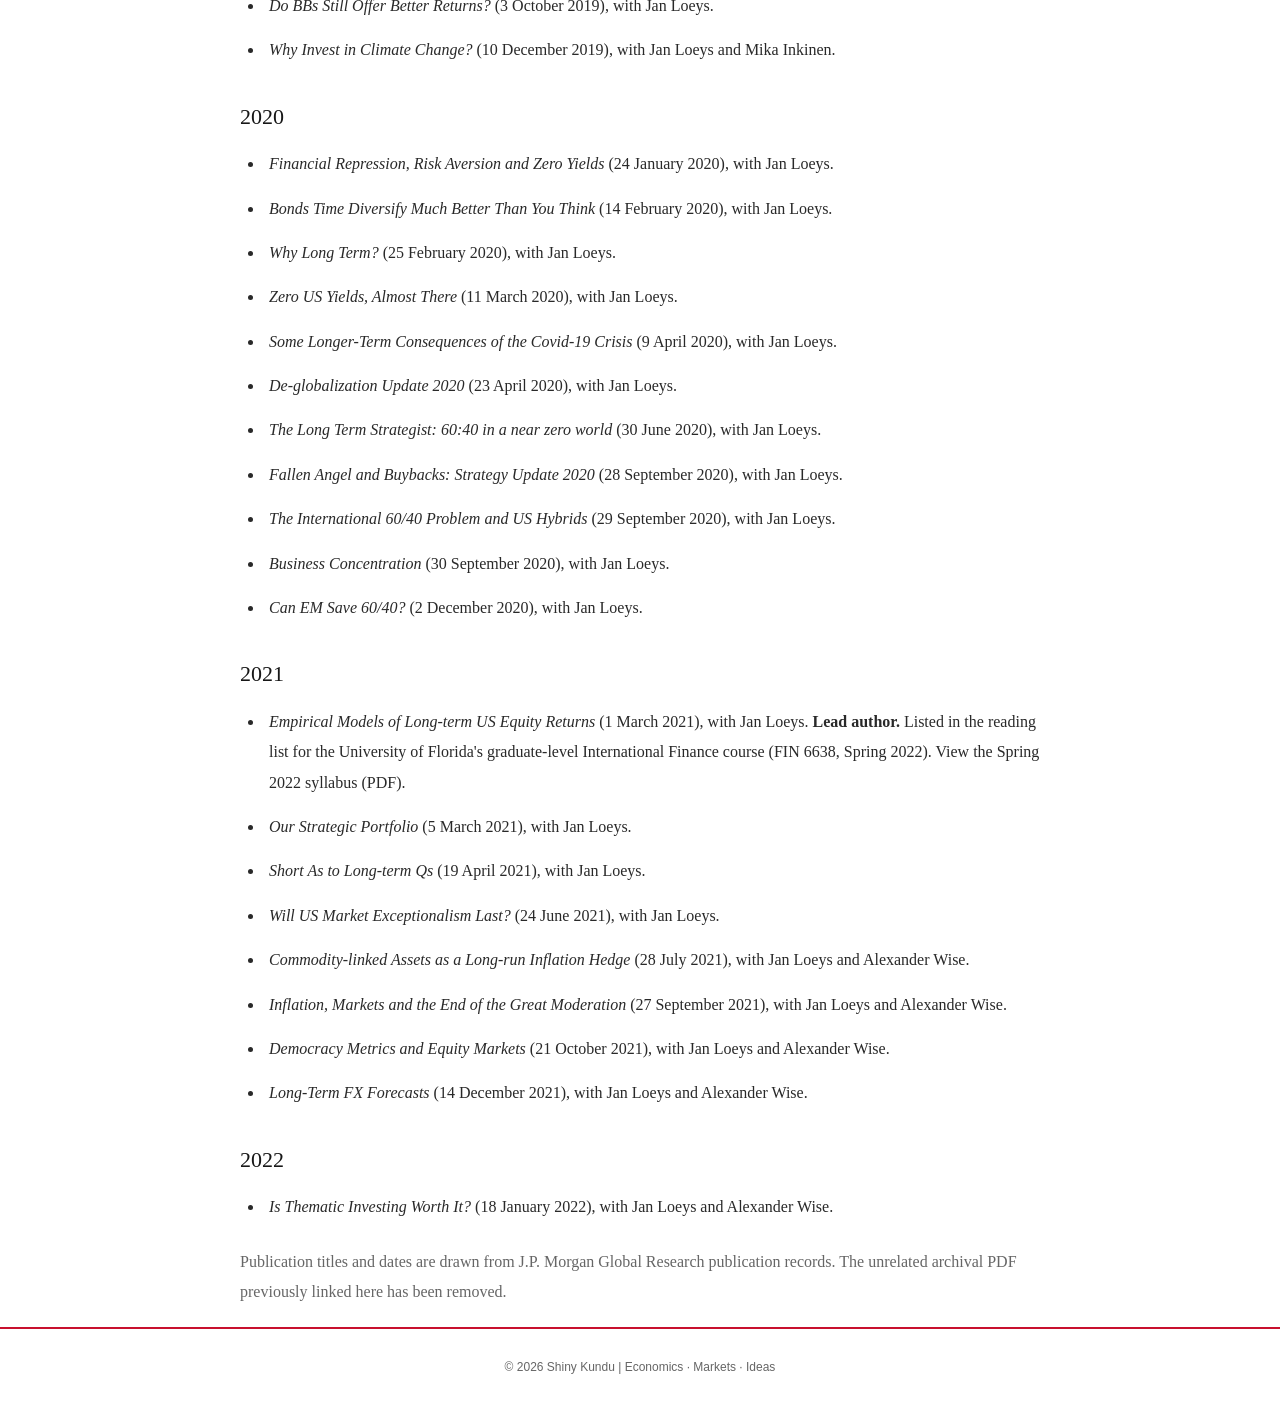
==== commit ea89c16b: "Reorder selected media mentions by date" ====
--- a/about.html
+++ b/about.html
@@ -102,12 +102,12 @@
 
       <h2 class="section-heading">Selected media mentions</h2>
       <ul>
+        <li><a href="https://www.investing.com/news/economy/column-transatlantic-stock-switch-tempts-at-midyear-yet-again-2545948" target="_blank" rel="noopener noreferrer">Reuters, via Investing.com</a> (30 June 2021), by Mike Dolan: cites research by J.P. Morgan's Shiny Kundu and Jan Loeys on US equity-market outperformance.</li>
+        <li><a href="https://www.cnbc.com/2020/07/01/trusted-6040-investing-strategy-is-broken-and-investors-should-shift-away-from-safe-bonds-jpmorgan-strategists-say.html" target="_blank" rel="noopener noreferrer">CNBC</a> (1 July 2020): J.P. Morgan strategists Jan Loeys and Shiny Kundu on the 60/40 portfolio and safe bonds.</li>
+        <li><a href="https://www.barrons.com/articles/the-trillions-of-dollars-in-stimulus-money-will-have-a-worse-long-term-economic-impact-than-the-financial-crisis-51587746207" target="_blank" rel="noopener noreferrer">Barron's</a> (May 2020): Names Shiny Kundu in connection with J.P. Morgan research on the longer-term economic consequences of the pandemic-era policy response.</li>
+        <li><a href="https://www.investing.com/news/forex-news/dollar-skids-as-trumps-virus-response-disappoints-2107847" target="_blank" rel="noopener noreferrer">Reuters, via Investing.com</a> (12 March 2020), by Tom Westbrook: cites research by J.P. Morgan's Shiny Kundu and Jan Loeys.</li>
+        <li><a href="https://economictimes.indiatimes.com/markets/bonds/negative-yield-quicksand-risks-trapping-even-the-us-bond-market/articleshow/70287531.cms" target="_blank" rel="noopener noreferrer">Economic Times, syndicated Bloomberg report</a> (19 July 2019).</li>
         <li><a href="https://www.bloomberg.com/news/articles/2019-07-17/negative-yield-quicksand-risks-trapping-even-u-s-bond-market" target="_blank" rel="noopener noreferrer">Bloomberg</a> (17 July 2019): Bloomberg report on J.P. Morgan research on negative US yields, written with colleague Shiny Kundu.</li>
-        <li><a href="https://economictimes.indiatimes.com/markets/bonds/negative-yield-quicksand-risks-trapping-even-the-us-bond-market/articleshow/70287531.cms" target="_blank" rel="noopener noreferrer">Economic Times, syndicated Bloomberg report</a> (19 July 2019).</li>
-        <li><a href="https://www.investing.com/news/forex-news/dollar-skids-as-trumps-virus-response-disappoints-2107847" target="_blank" rel="noopener noreferrer">Reuters, via Investing.com</a> (12 March 2020), by Tom Westbrook: cites research by J.P. Morgan's Shiny Kundu and Jan Loeys.</li>
-        <li><a href="https://www.barrons.com/articles/the-trillions-of-dollars-in-stimulus-money-will-have-a-worse-long-term-economic-impact-than-the-financial-crisis-51587746207" target="_blank" rel="noopener noreferrer">Barron's</a> (May 2020): Names Shiny Kundu in connection with J.P. Morgan research on the longer-term economic consequences of the pandemic-era policy response.</li>
-        <li><a href="https://www.cnbc.com/2020/07/01/trusted-6040-investing-strategy-is-broken-and-investors-should-shift-away-from-safe-bonds-jpmorgan-strategists-say.html" target="_blank" rel="noopener noreferrer">CNBC</a> (1 July 2020): J.P. Morgan strategists Jan Loeys and Shiny Kundu on the 60/40 portfolio and safe bonds.</li>
-        <li><a href="https://www.investing.com/news/economy/column-transatlantic-stock-switch-tempts-at-midyear-yet-again-2545948" target="_blank" rel="noopener noreferrer">Reuters, via Investing.com</a> (30 June 2021), by Mike Dolan: cites research by J.P. Morgan's Shiny Kundu and Jan Loeys on US equity-market outperformance.</li>
       </ul>
 
       <h3>International coverage</h3>
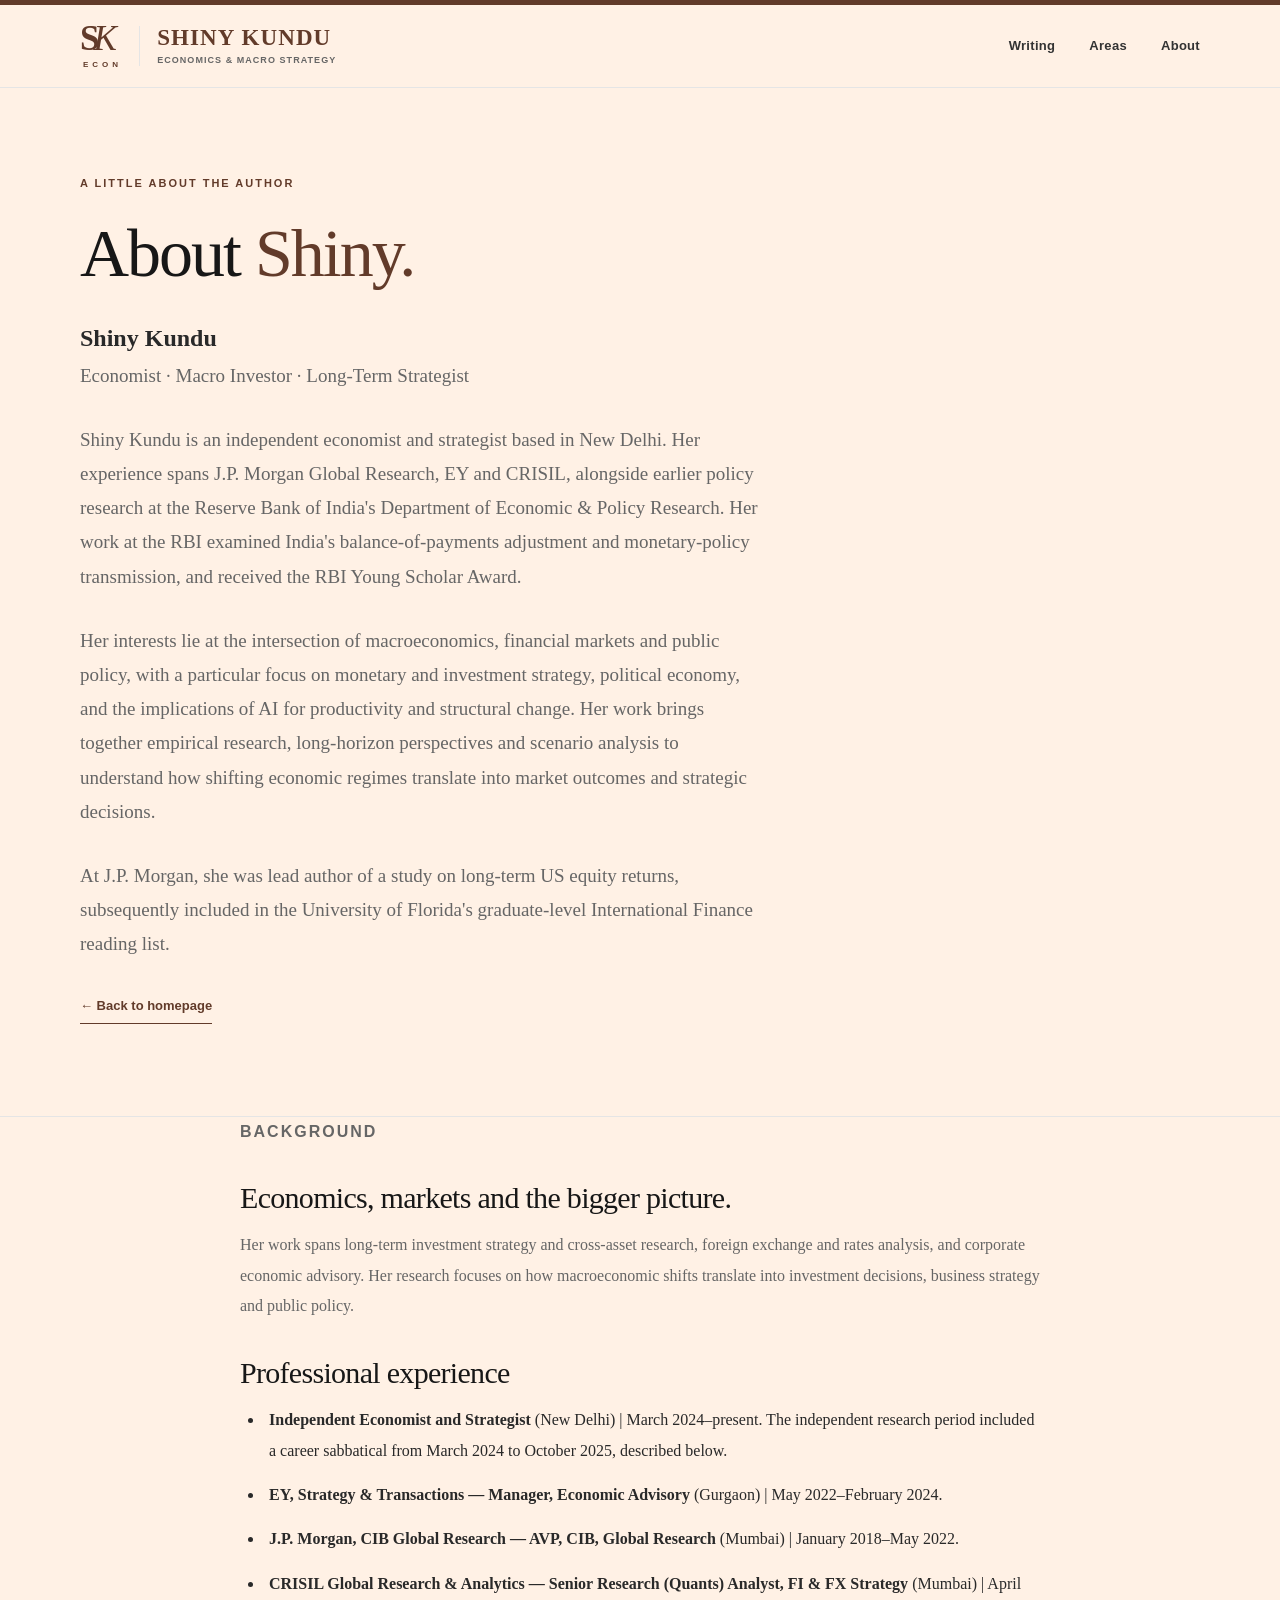
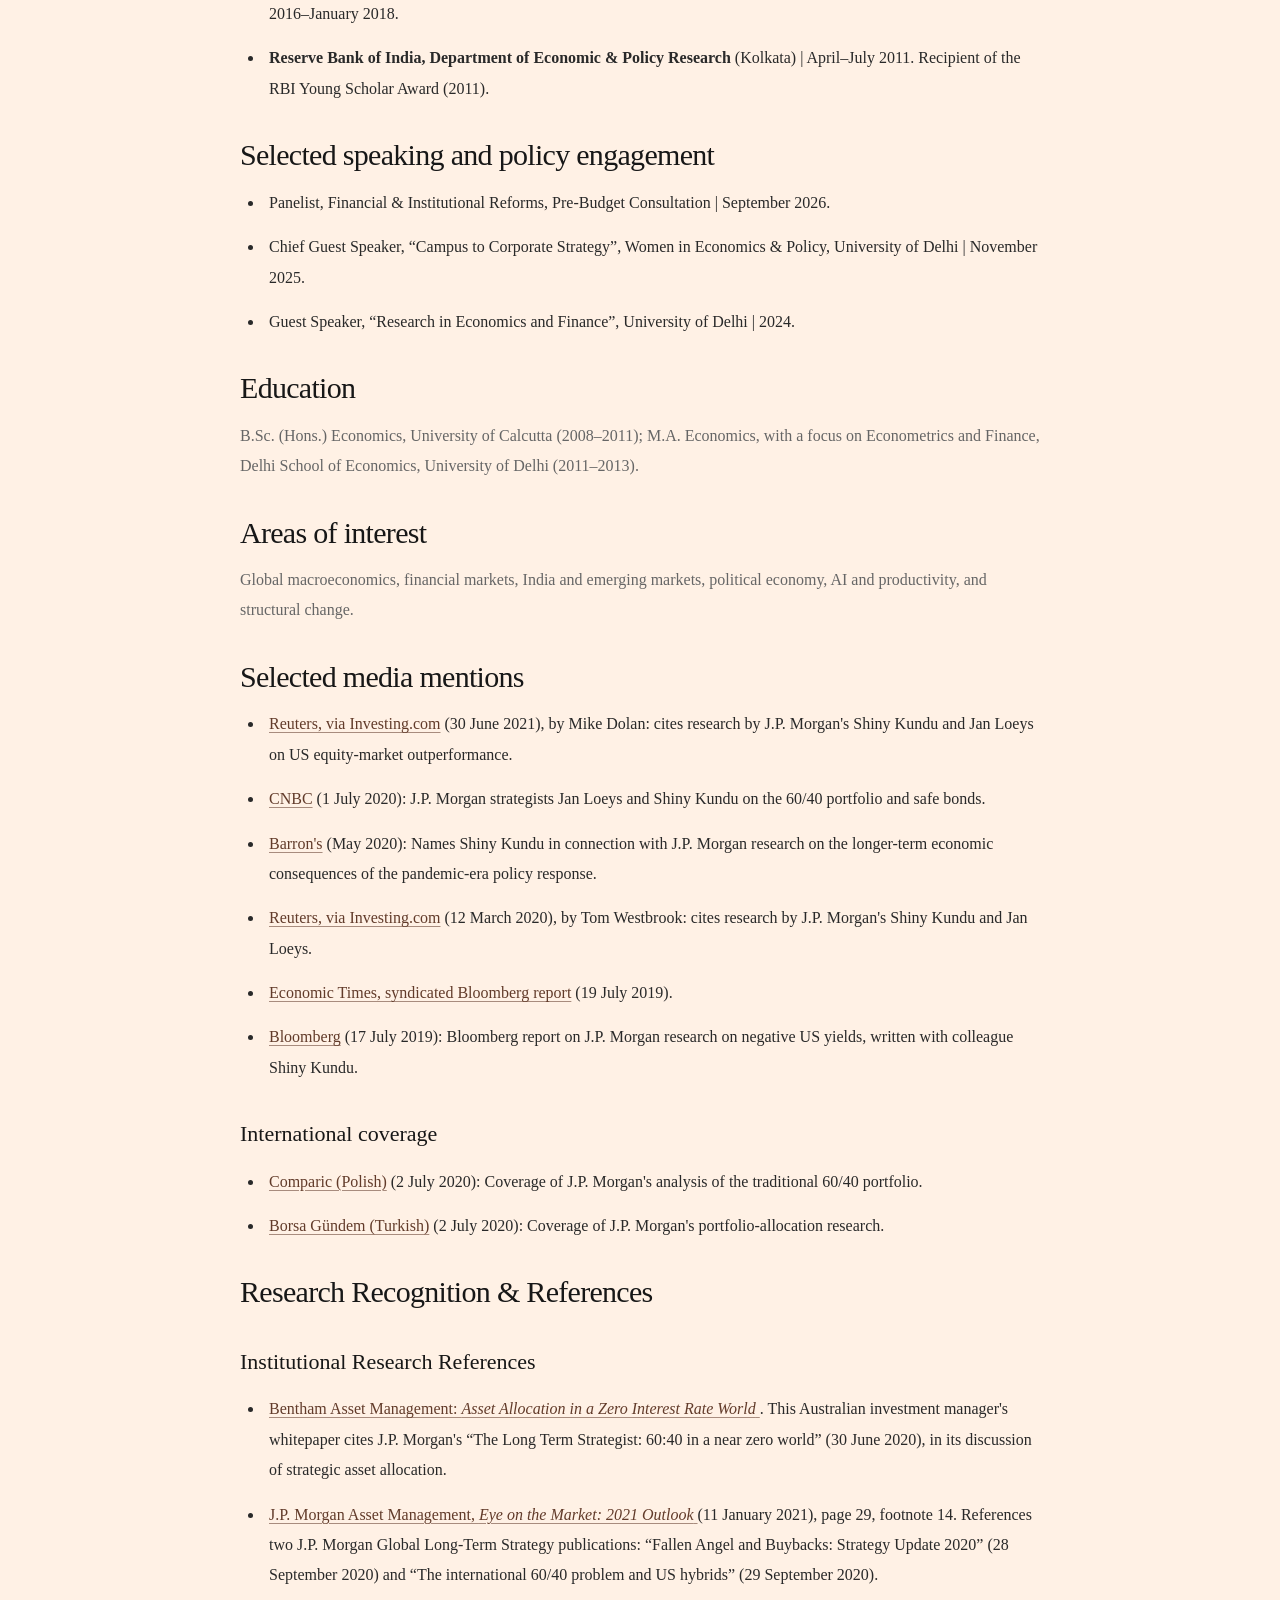
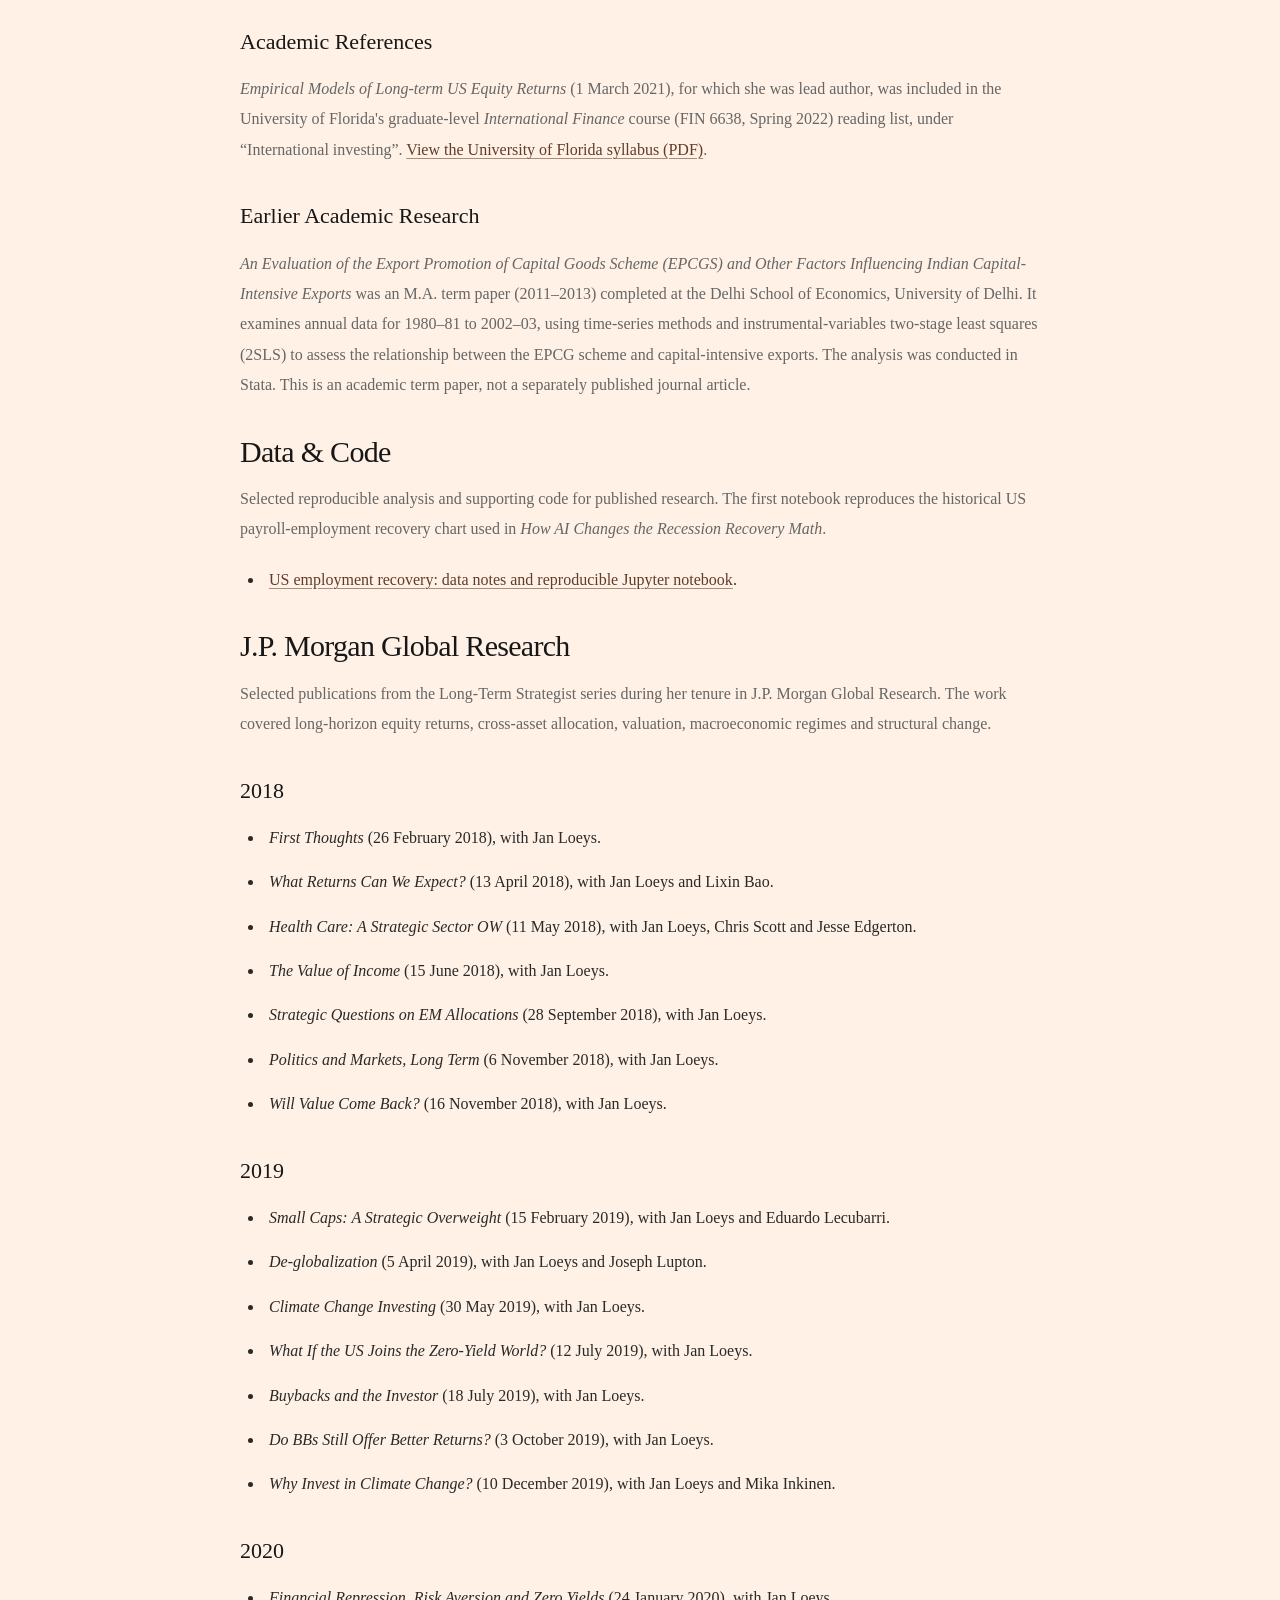
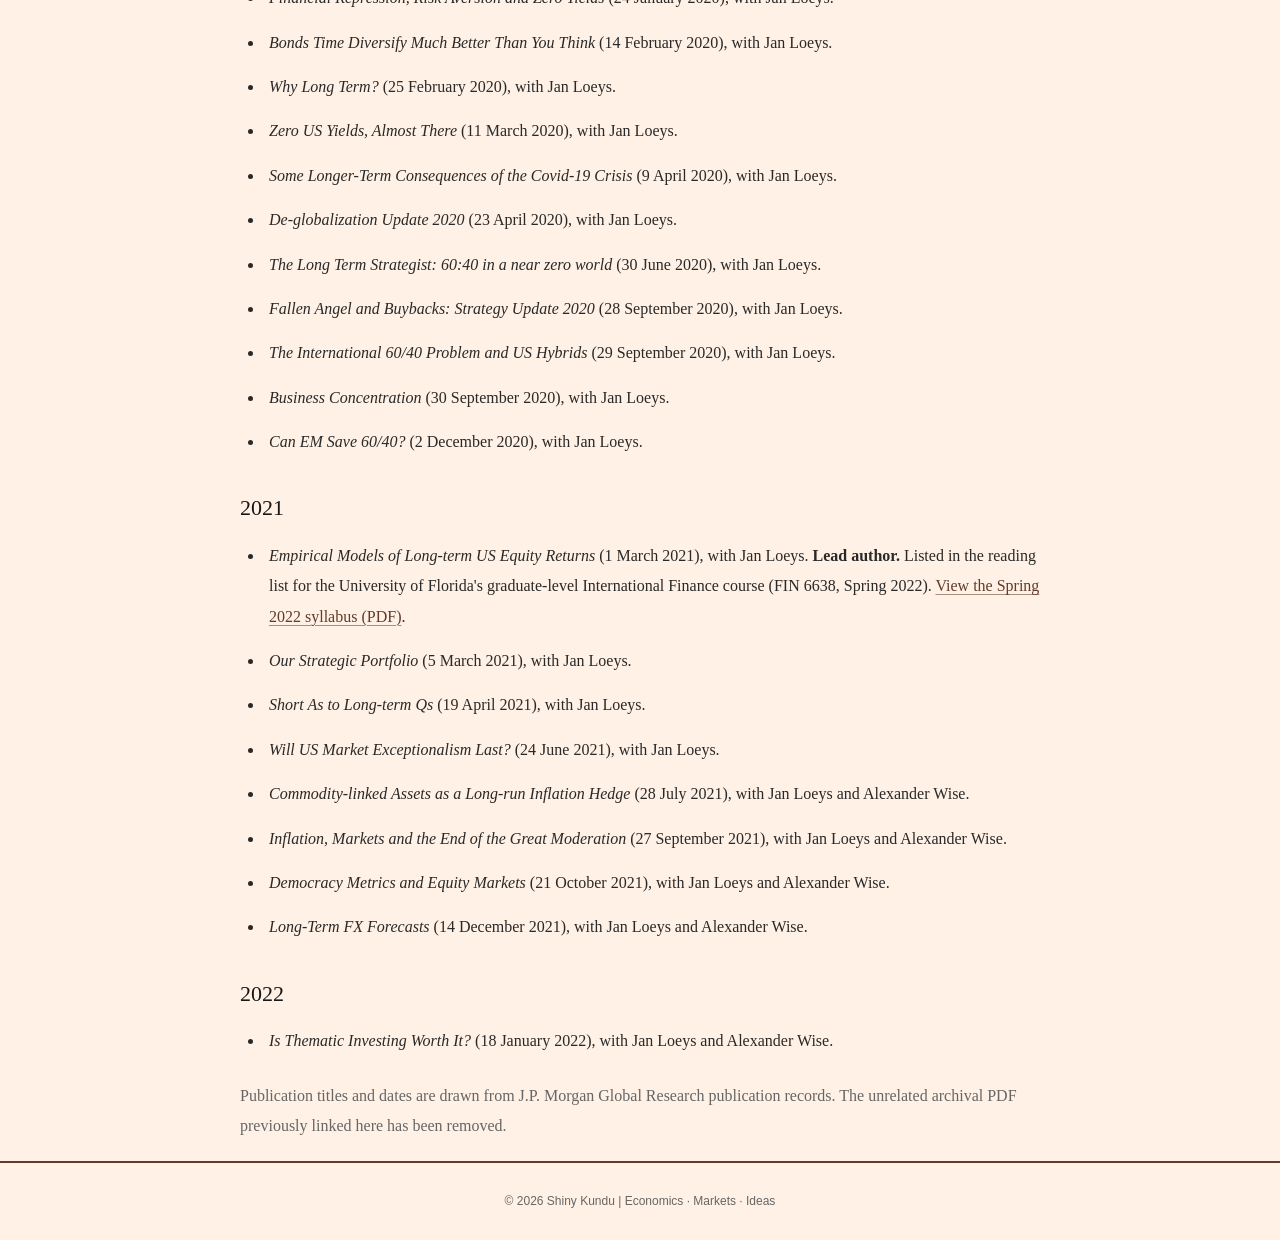
==== commit bf4866c6: "Remove international engagement career sabbatical entry from About page" ====
--- a/about.html
+++ b/about.html
@@ -5,7 +5,7 @@
   <meta charset="UTF-8">
   <meta name="viewport" content="width=device-width, initial-scale=1.0">
   <title>About | Shiny Kundu</title>
-  <link rel="stylesheet" href="style.css?v=skecon-5">
+  <link rel="stylesheet" href="style.css?v=skecon-6">
 </head>
 <body>
 
@@ -75,7 +75,7 @@
       <h2 class="section-heading">Professional experience</h2>
       <ul>
         <li><strong>Independent Economist and Strategist</strong> (New Delhi) | March 2024–present. The independent research period included a career sabbatical from March 2024 to October 2025, described below.</li>
-        <li><strong>International Engagement | Career Sabbatical</strong> | March 2024–October 2025. Professional engagement across East and Central Asia and London, including discussions with senior economists and investors at banks, asset managers and multilateral institutions on the global economy, capital allocation and geopolitical risk. Invited to visit the University of Oxford's Business Economics Programme for faculty discussions on macroeconomic research, policy and global developments.</li>
+        
         <li><strong>EY, Strategy &amp; Transactions — Manager, Economic Advisory</strong> (Gurgaon) | May 2022–February 2024.</li>
         <li><strong>J.P. Morgan, CIB Global Research — AVP, CIB, Global Research</strong> (Mumbai) | January 2018–May 2022.</li>
         <li><strong>CRISIL Global Research &amp; Analytics — Senior Research (Quants) Analyst, FI &amp; FX Strategy</strong> (Mumbai) | April 2016–January 2018.</li>
--- a/style.css
+++ b/style.css
@@ -1,18 +1,18 @@
 
 /* =========================================
    SHINY KUNDU | ECONOMICS & MACRO STRATEGY
-   Editorial design | ET-inspired red & white
+   Editorial design | Financial Times-inspired blush and brown palette
    ========================================= */
 
 /* ---------- COLOUR PALETTE ---------- */
 
 :root {
-  --background: #ffffff;
-  --surface: #f8f8f8;
+  --background: #fff1e5;
+  --surface: #f8e9dc;
   --text: #292929;
   --heading: #171717;
   --muted: #666666;
-  --accent: #c8102e;
+  --accent: #623b2a;
   --border: #e5e5e5;
 
   --content-width: 1120px;
@@ -59,7 +59,7 @@
 /* ---------- HEADER & NAVIGATION ---------- */
 
 .site-header {
-  background: #ffffff;
+  background: var(--background);
   border-top: 5px solid var(--accent);
   border-bottom: 1px solid var(--border);
 }
@@ -192,7 +192,7 @@
   min-height: 590px;
   display: flex;
   align-items: center;
-  background: #ffffff;
+  background: var(--background);
   padding: 86px 0 92px;
   border-bottom: 1px solid var(--border);
 }
@@ -213,11 +213,11 @@
   inset: 0;
   background: linear-gradient(
     90deg,
-    #ffffff 0%,
-    rgba(255, 255, 255, 0.98) 25%,
-    rgba(255, 255, 255, 0.88) 40%,
-    rgba(255, 255, 255, 0.42) 58%,
-    rgba(255, 255, 255, 0.04) 82%
+    #fff1e5 0%,
+    rgba(255, 241, 229, 0.98) 25%,
+    rgba(255, 241, 229, 0.88) 40%,
+    rgba(255, 241, 229, 0.42) 58%,
+    rgba(255, 241, 229, 0.04) 82%
   );
 }
 
@@ -303,7 +303,7 @@
 
 .writing-section {
   padding: 85px 0;
-  background: #ffffff;
+  background: var(--background);
 }
 
 .notebook-panel {
@@ -374,7 +374,7 @@
 /* ---------- ABOUT SECTION ---------- */
 
 .about-section {
-  background: #ffffff;
+  background: var(--background);
   padding: 85px 0;
 }
 
@@ -420,7 +420,7 @@
 /* ---------- FOOTER ---------- */
 
 .site-footer {
-  background: #ffffff;
+  background: var(--background);
   border-top: 2px solid var(--accent);
   padding: 28px 0;
 }
@@ -483,9 +483,9 @@
   .hero-overlay {
     background: linear-gradient(
       90deg,
-      rgba(255, 255, 255, 0.98) 0%,
-      rgba(255, 255, 255, 0.88) 42%,
-      rgba(255, 255, 255, 0.38) 100%
+      rgba(255, 241, 229, 0.98) 0%,
+      rgba(255, 241, 229, 0.88) 42%,
+      rgba(255, 241, 229, 0.38) 100%
     );
   }
 
@@ -583,9 +583,9 @@
   .hero-overlay {
     background: linear-gradient(
       90deg,
-      rgba(255, 255, 255, 0.96) 0%,
-      rgba(255, 255, 255, 0.82) 58%,
-      rgba(255, 255, 255, 0.48) 100%
+      rgba(255, 241, 229, 0.96) 0%,
+      rgba(255, 241, 229, 0.82) 58%,
+      rgba(255, 241, 229, 0.48) 100%
     );
   }
 }
@@ -606,7 +606,7 @@
   display: block;
   width: 188px;
   height: auto;
-  background: #fbf7ed;
+  background: #fff1e5;
 }
 
 @media (max-width: 640px) {
@@ -620,7 +620,7 @@
 
 /* ---------- HOMEPAGE ABOUT INTRO ---------- */
 .home-about-section {
-  background: #ffffff;
+  background: var(--background);
   padding: 66px 0 70px;
   border-bottom: 1px solid var(--border);
 }
@@ -786,3 +786,19 @@
   .topic-card { min-height: 0; }
   .topic-more { padding-top: 22px; }
 }
+
+
+/* ---------- ABOUT PAGE LINK AFFORDANCE ---------- */
+.about-content a {
+  color: var(--accent);
+  text-decoration: underline;
+  text-decoration-color: rgba(98, 59, 42, 0.55);
+  text-decoration-thickness: 1px;
+  text-underline-offset: 3px;
+  transition: color 0.2s ease, text-decoration-color 0.2s ease;
+}
+.about-content a:hover,
+.about-content a:focus-visible {
+  color: #8a5a44;
+  text-decoration-color: currentColor;
+}
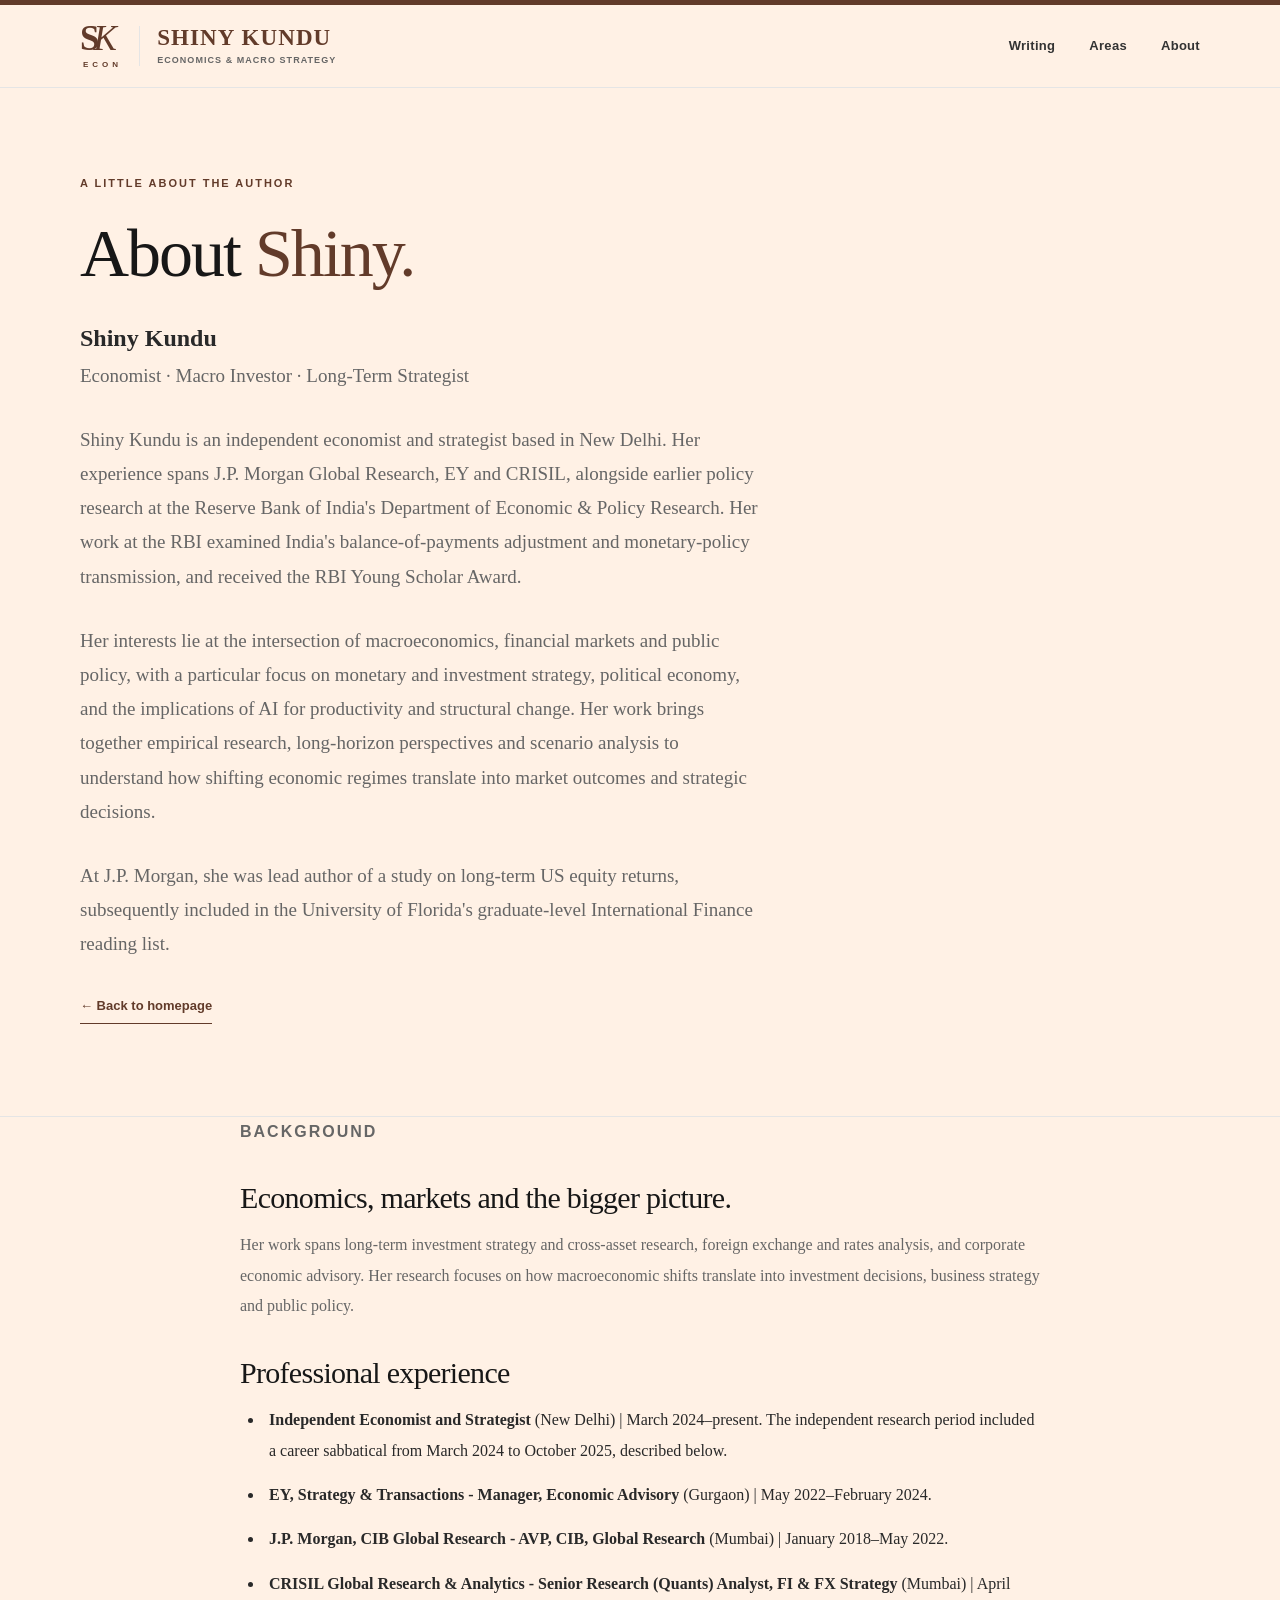
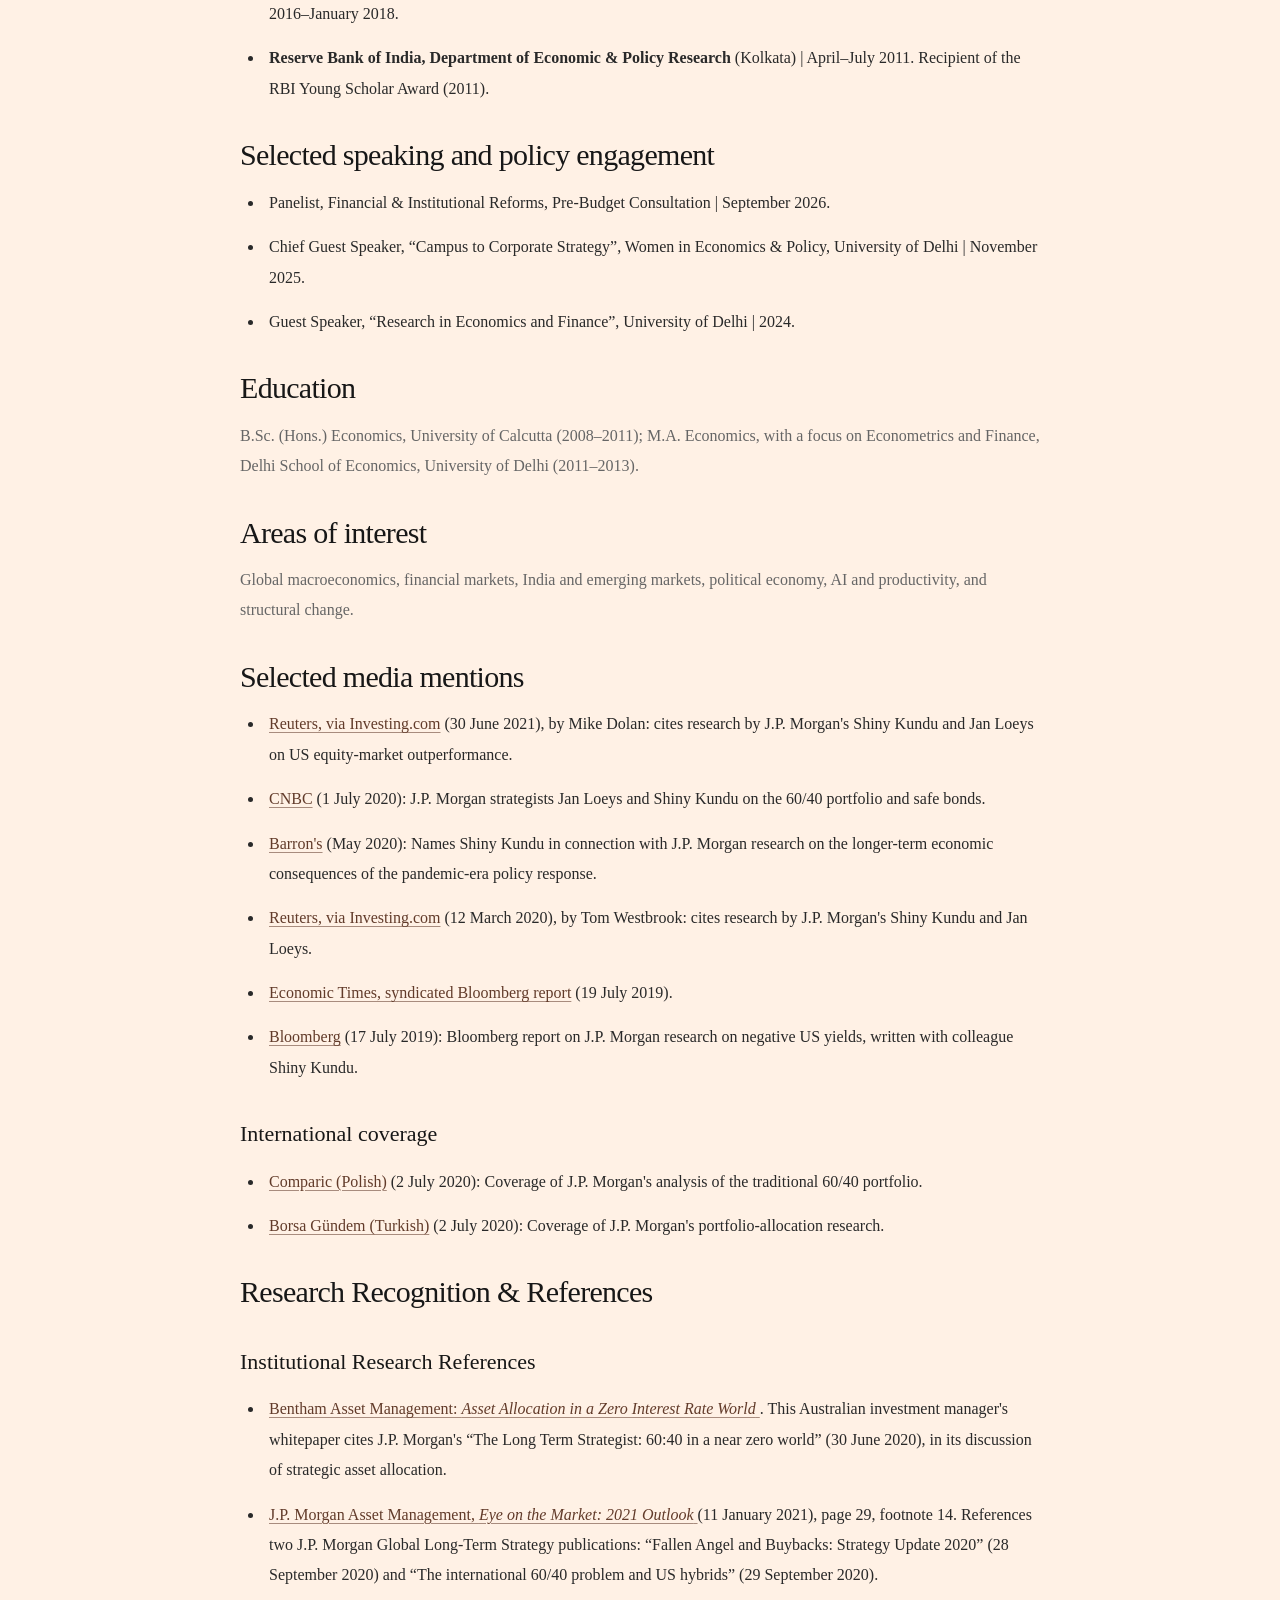
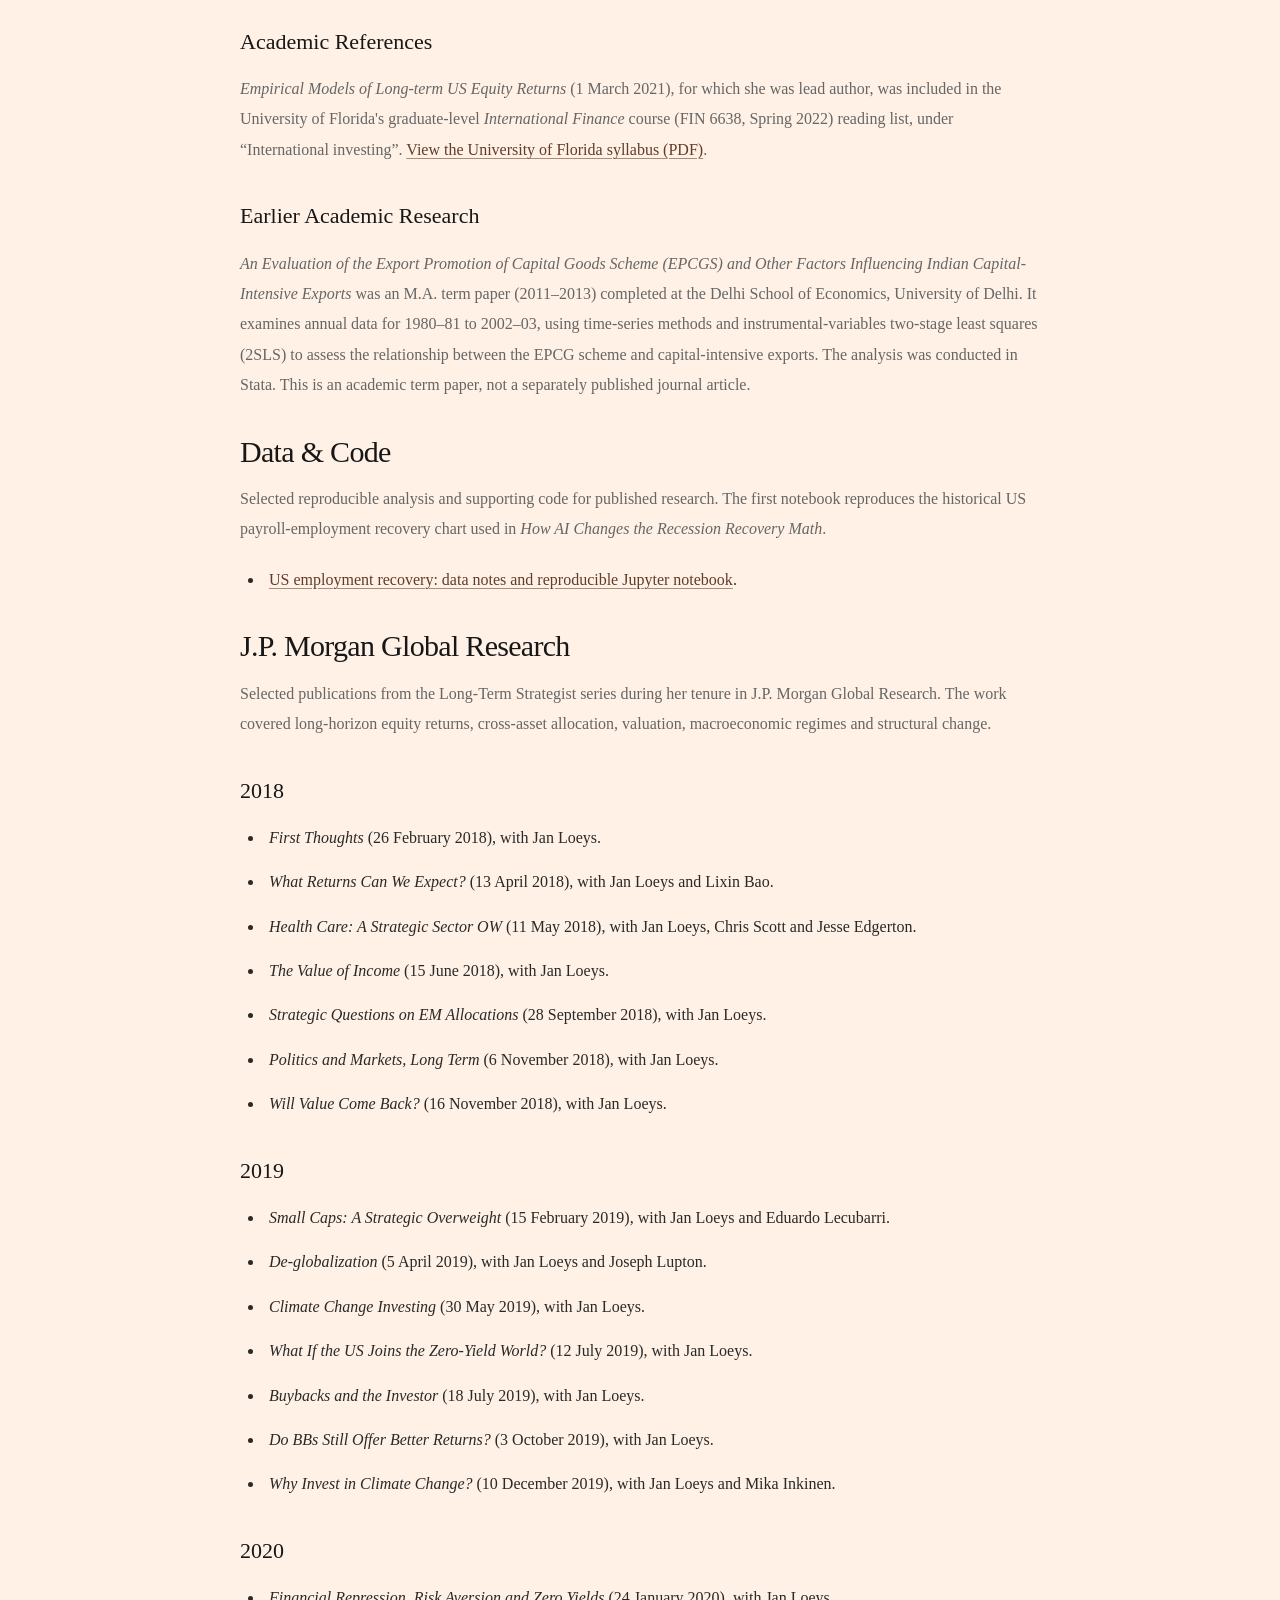
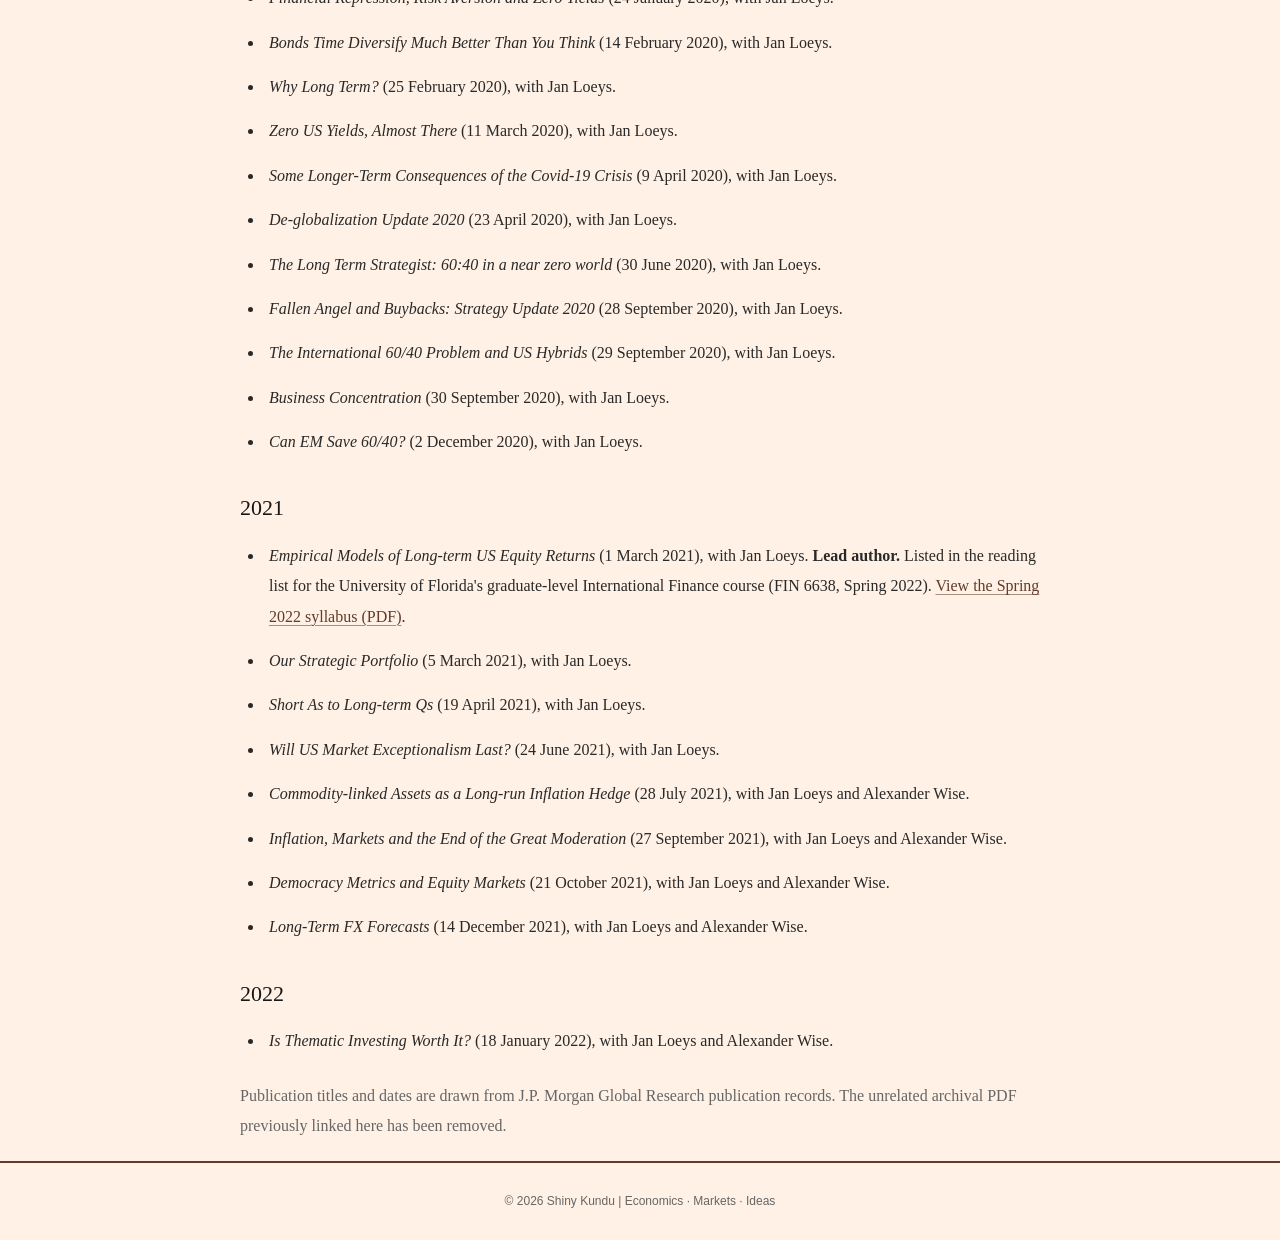
==== commit 8e99388c: "Replace em dashes with hyphens on About page" ====
--- a/about.html
+++ b/about.html
@@ -12,7 +12,7 @@
 <header class="site-header">
   <div class="container navbar">
     <div class="brand-lockup">
-      <a class="logo" href="index.html" aria-label="SK Econ — home">
+      <a class="logo" href="index.html" aria-label="SK Econ - home">
         <span class="logo-monogram">S<span>K</span></span>
         <span class="logo-word">ECON</span>
       </a>
@@ -76,9 +76,9 @@
       <ul>
         <li><strong>Independent Economist and Strategist</strong> (New Delhi) | March 2024–present. The independent research period included a career sabbatical from March 2024 to October 2025, described below.</li>
         
-        <li><strong>EY, Strategy &amp; Transactions — Manager, Economic Advisory</strong> (Gurgaon) | May 2022–February 2024.</li>
-        <li><strong>J.P. Morgan, CIB Global Research — AVP, CIB, Global Research</strong> (Mumbai) | January 2018–May 2022.</li>
-        <li><strong>CRISIL Global Research &amp; Analytics — Senior Research (Quants) Analyst, FI &amp; FX Strategy</strong> (Mumbai) | April 2016–January 2018.</li>
+        <li><strong>EY, Strategy &amp; Transactions - Manager, Economic Advisory</strong> (Gurgaon) | May 2022–February 2024.</li>
+        <li><strong>J.P. Morgan, CIB Global Research - AVP, CIB, Global Research</strong> (Mumbai) | January 2018–May 2022.</li>
+        <li><strong>CRISIL Global Research &amp; Analytics - Senior Research (Quants) Analyst, FI &amp; FX Strategy</strong> (Mumbai) | April 2016–January 2018.</li>
         <li><strong>Reserve Bank of India, Department of Economic &amp; Policy Research</strong> (Kolkata) | April–July 2011. Recipient of the RBI Young Scholar Award (2011).</li>
       </ul>
 
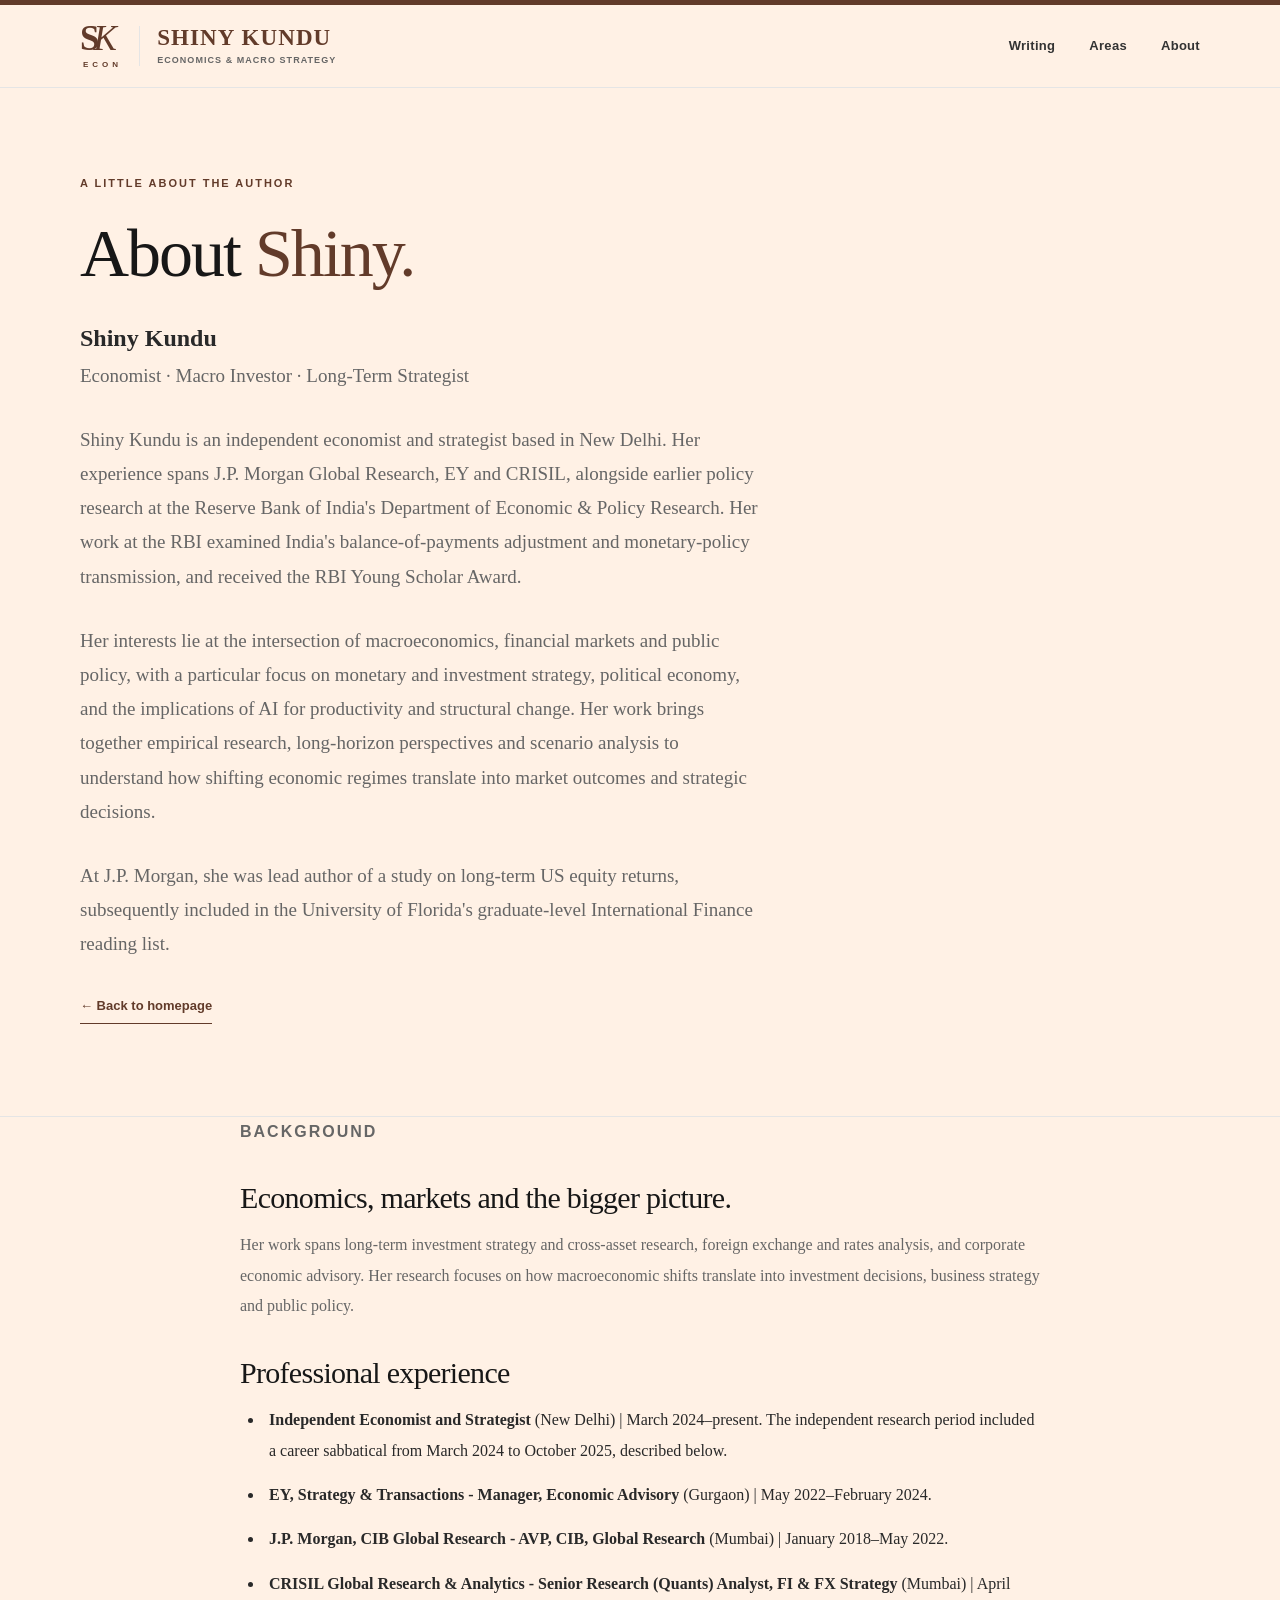
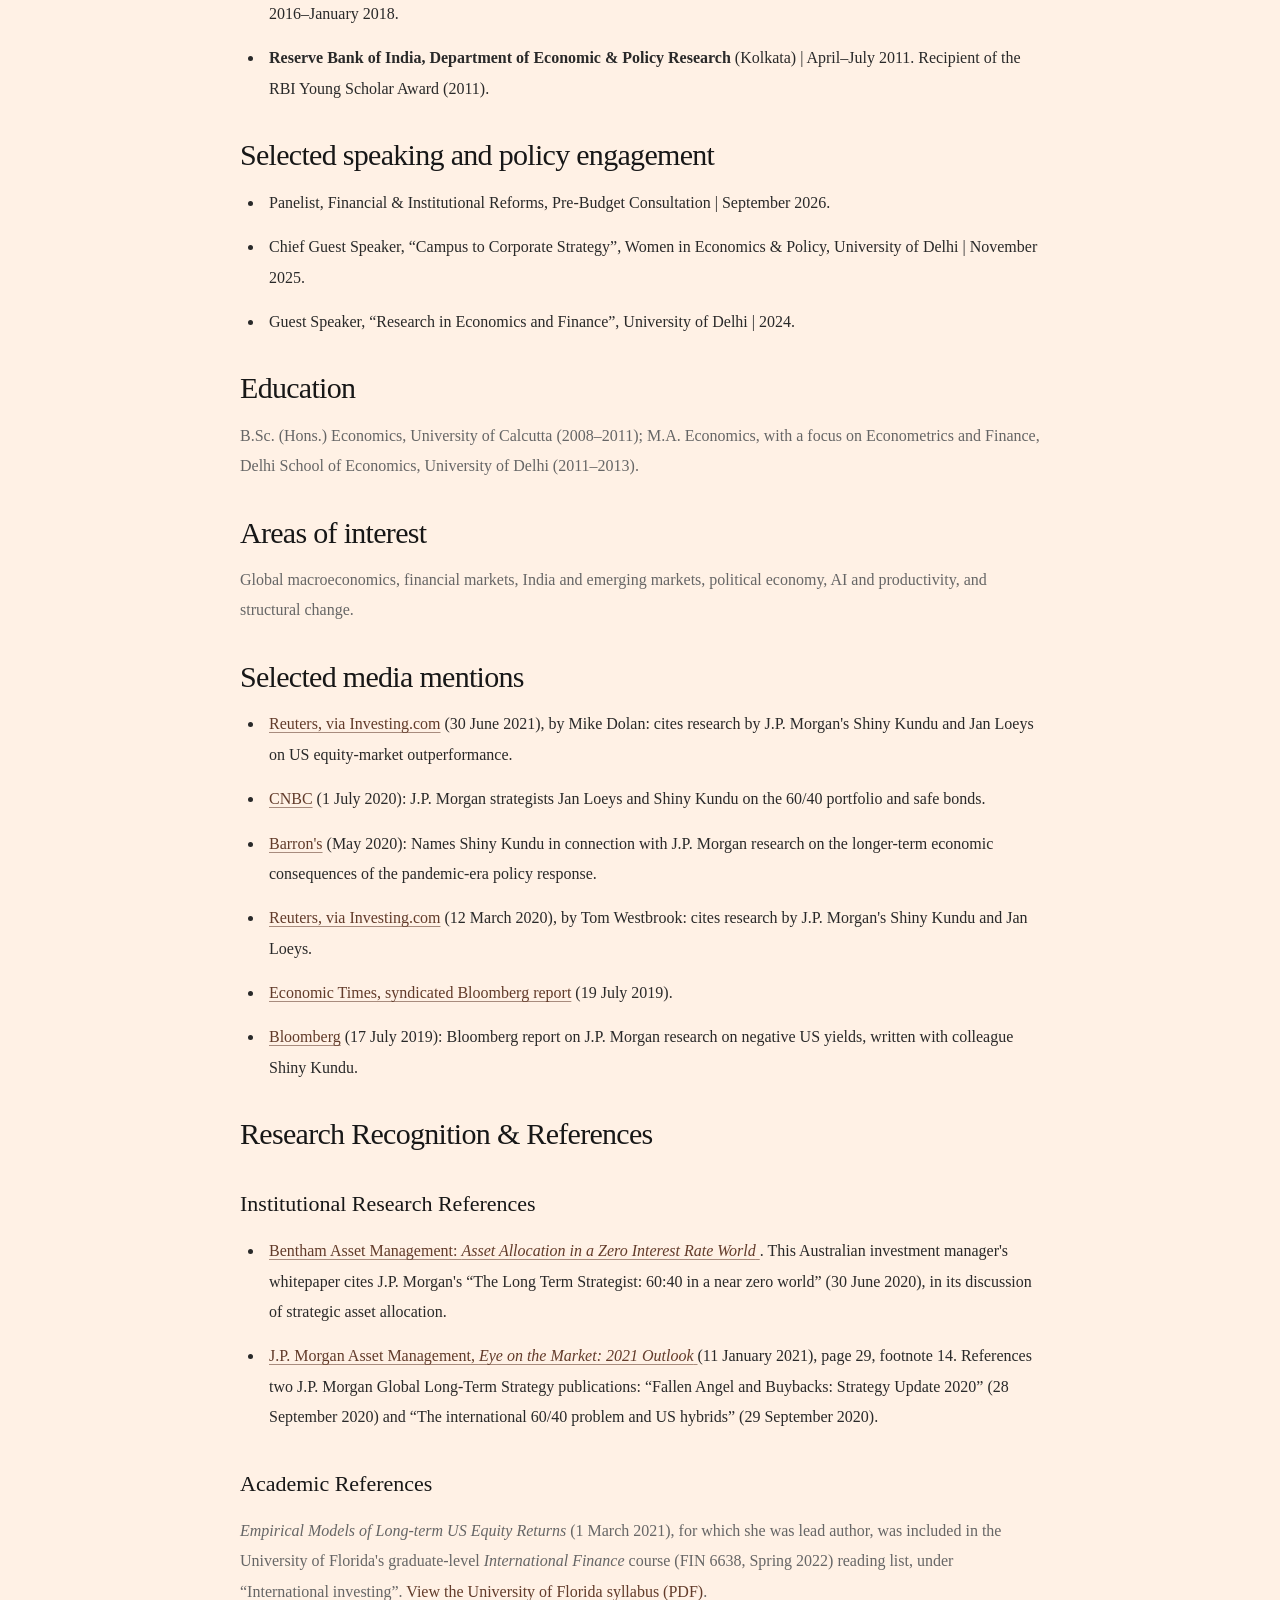
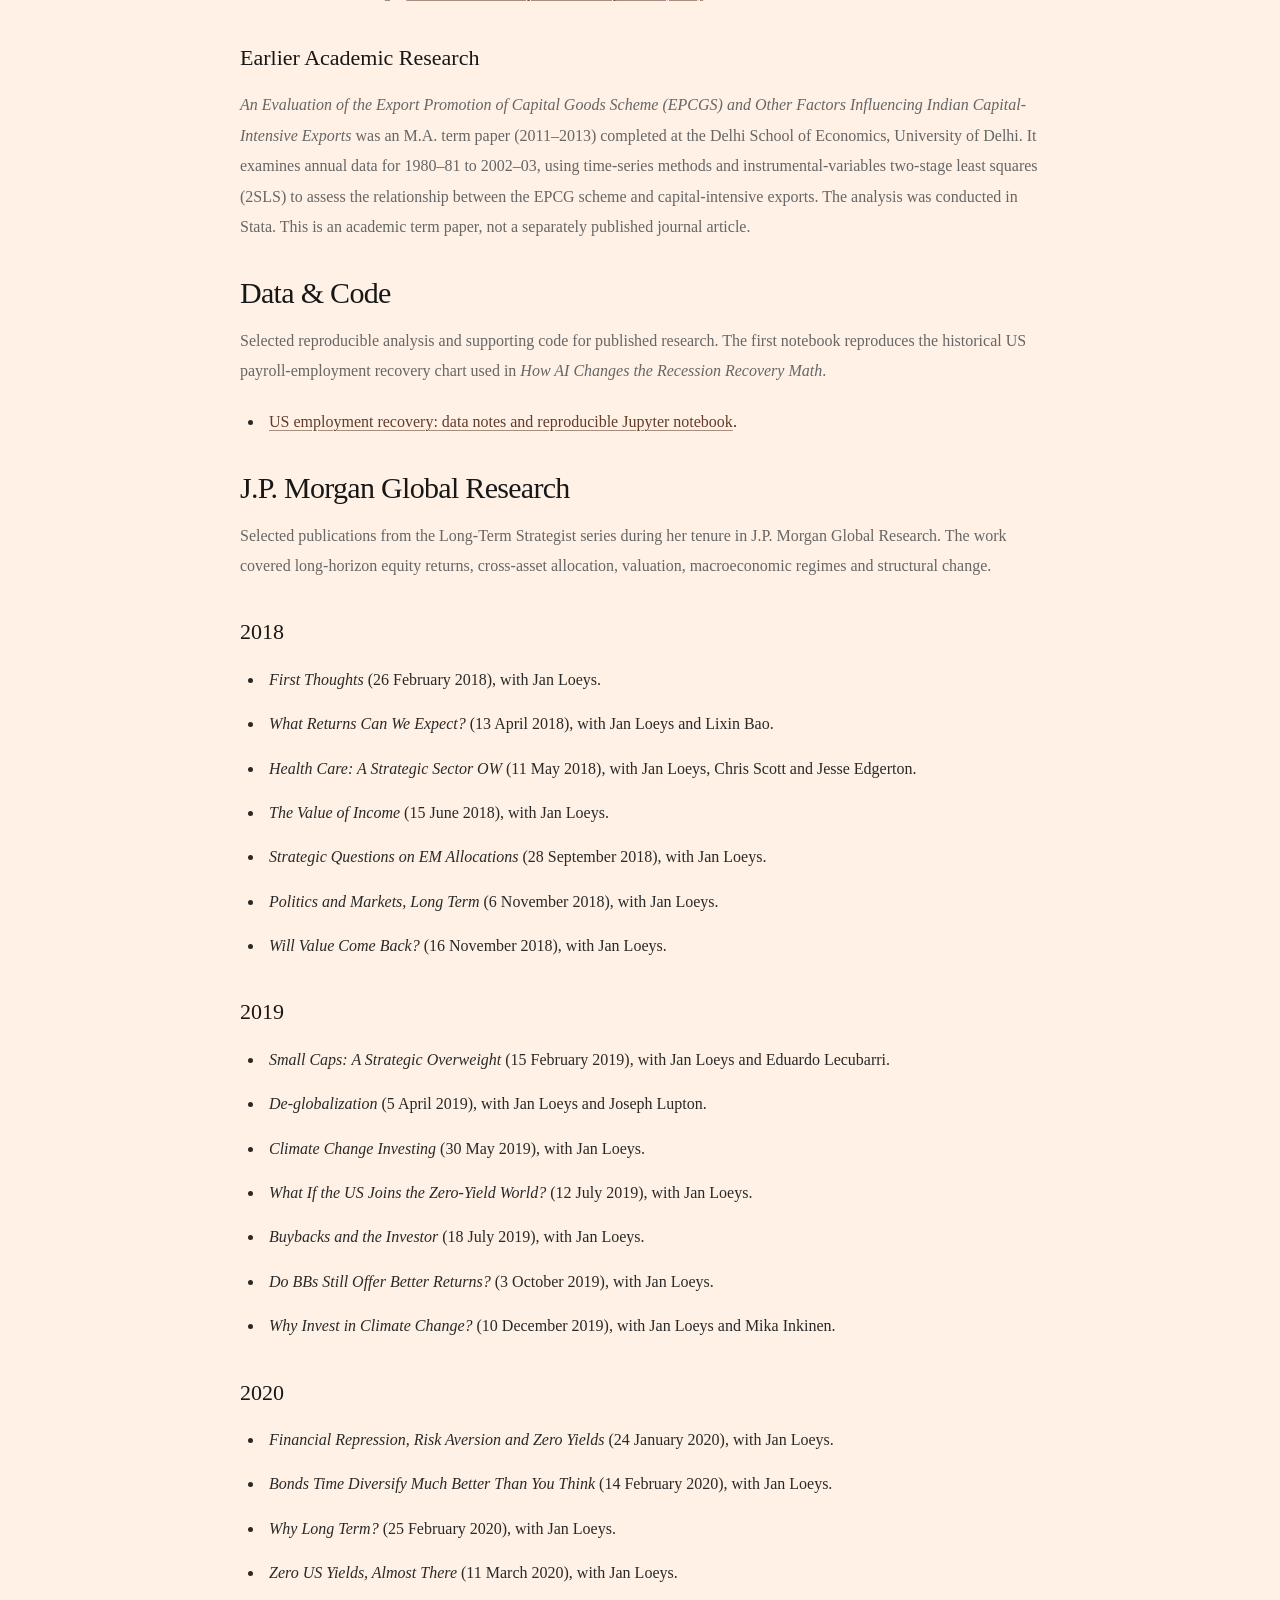
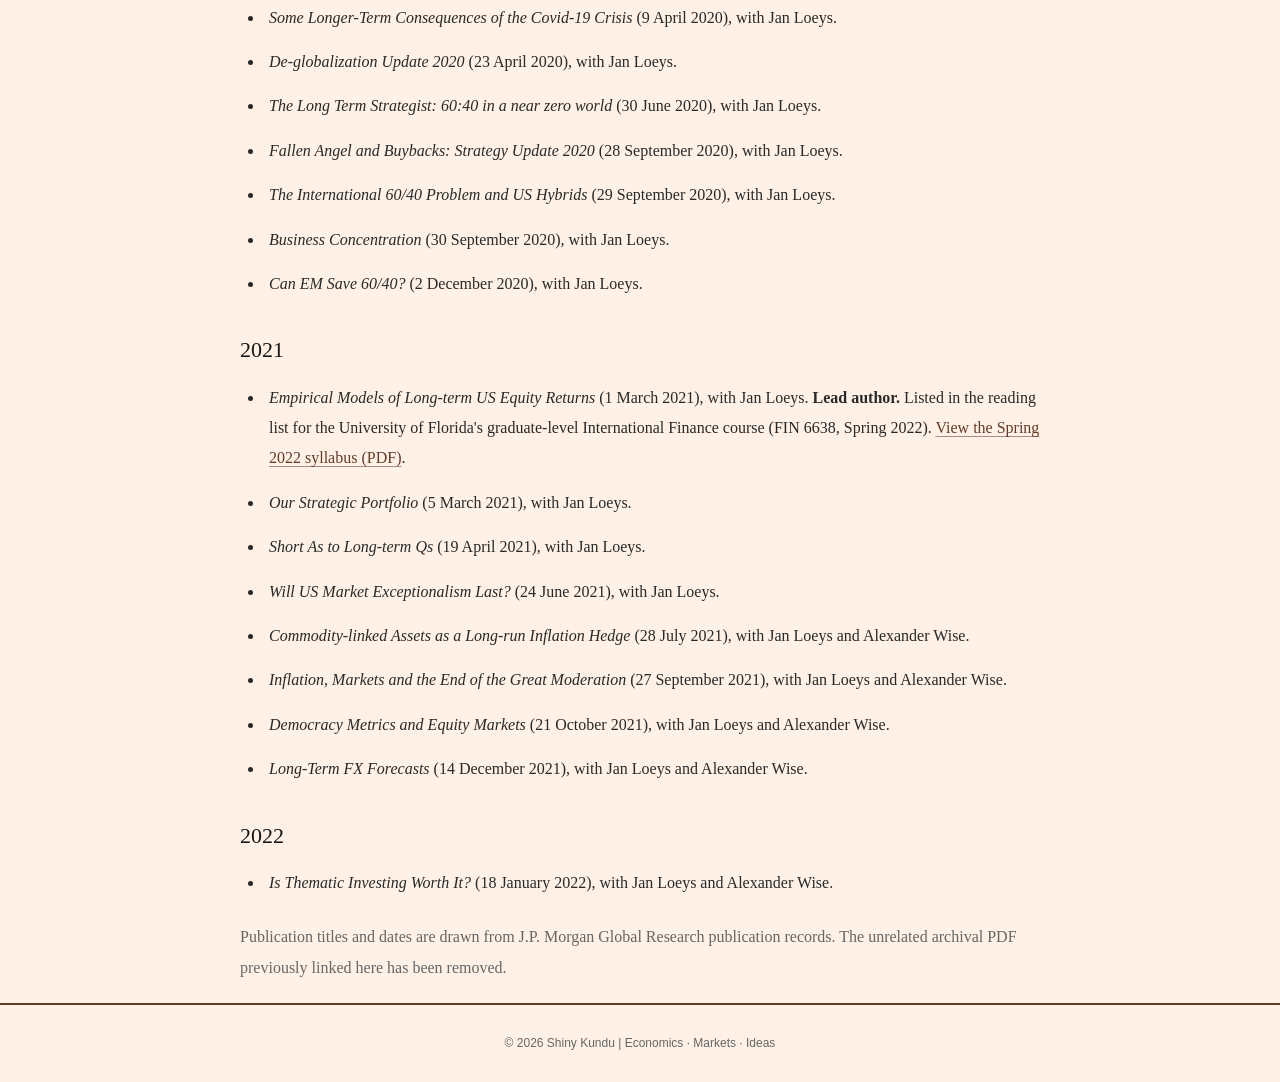
==== commit 2419533d: "Remove international coverage section from About page" ====
--- a/about.html
+++ b/about.html
@@ -110,12 +110,6 @@
         <li><a href="https://www.bloomberg.com/news/articles/2019-07-17/negative-yield-quicksand-risks-trapping-even-u-s-bond-market" target="_blank" rel="noopener noreferrer">Bloomberg</a> (17 July 2019): Bloomberg report on J.P. Morgan research on negative US yields, written with colleague Shiny Kundu.</li>
       </ul>
 
-      <h3>International coverage</h3>
-      <ul>
-        <li><a href="https://comparic.pl/portfel-inwestycji-60-akcje-40-obligacje-przestaje-sie-sprawdzac-krytyka-jp-morgan/" target="_blank" rel="noopener noreferrer">Comparic (Polish)</a> (2 July 2020): Coverage of J.P. Morgan's analysis of the traditional 60/40 portfolio.</li>
-        <li><a href="https://www.borsaningundemi.com/haber/jp-morgandan-kazandiracak-borsa-stratejisi-1502748" target="_blank" rel="noopener noreferrer">Borsa Gündem (Turkish)</a> (2 July 2020): Coverage of J.P. Morgan's portfolio-allocation research.</li>
-      </ul>
-
       <h2 class="section-heading">Research Recognition &amp; References</h2>
       <h3>Institutional Research References</h3>
       <ul>
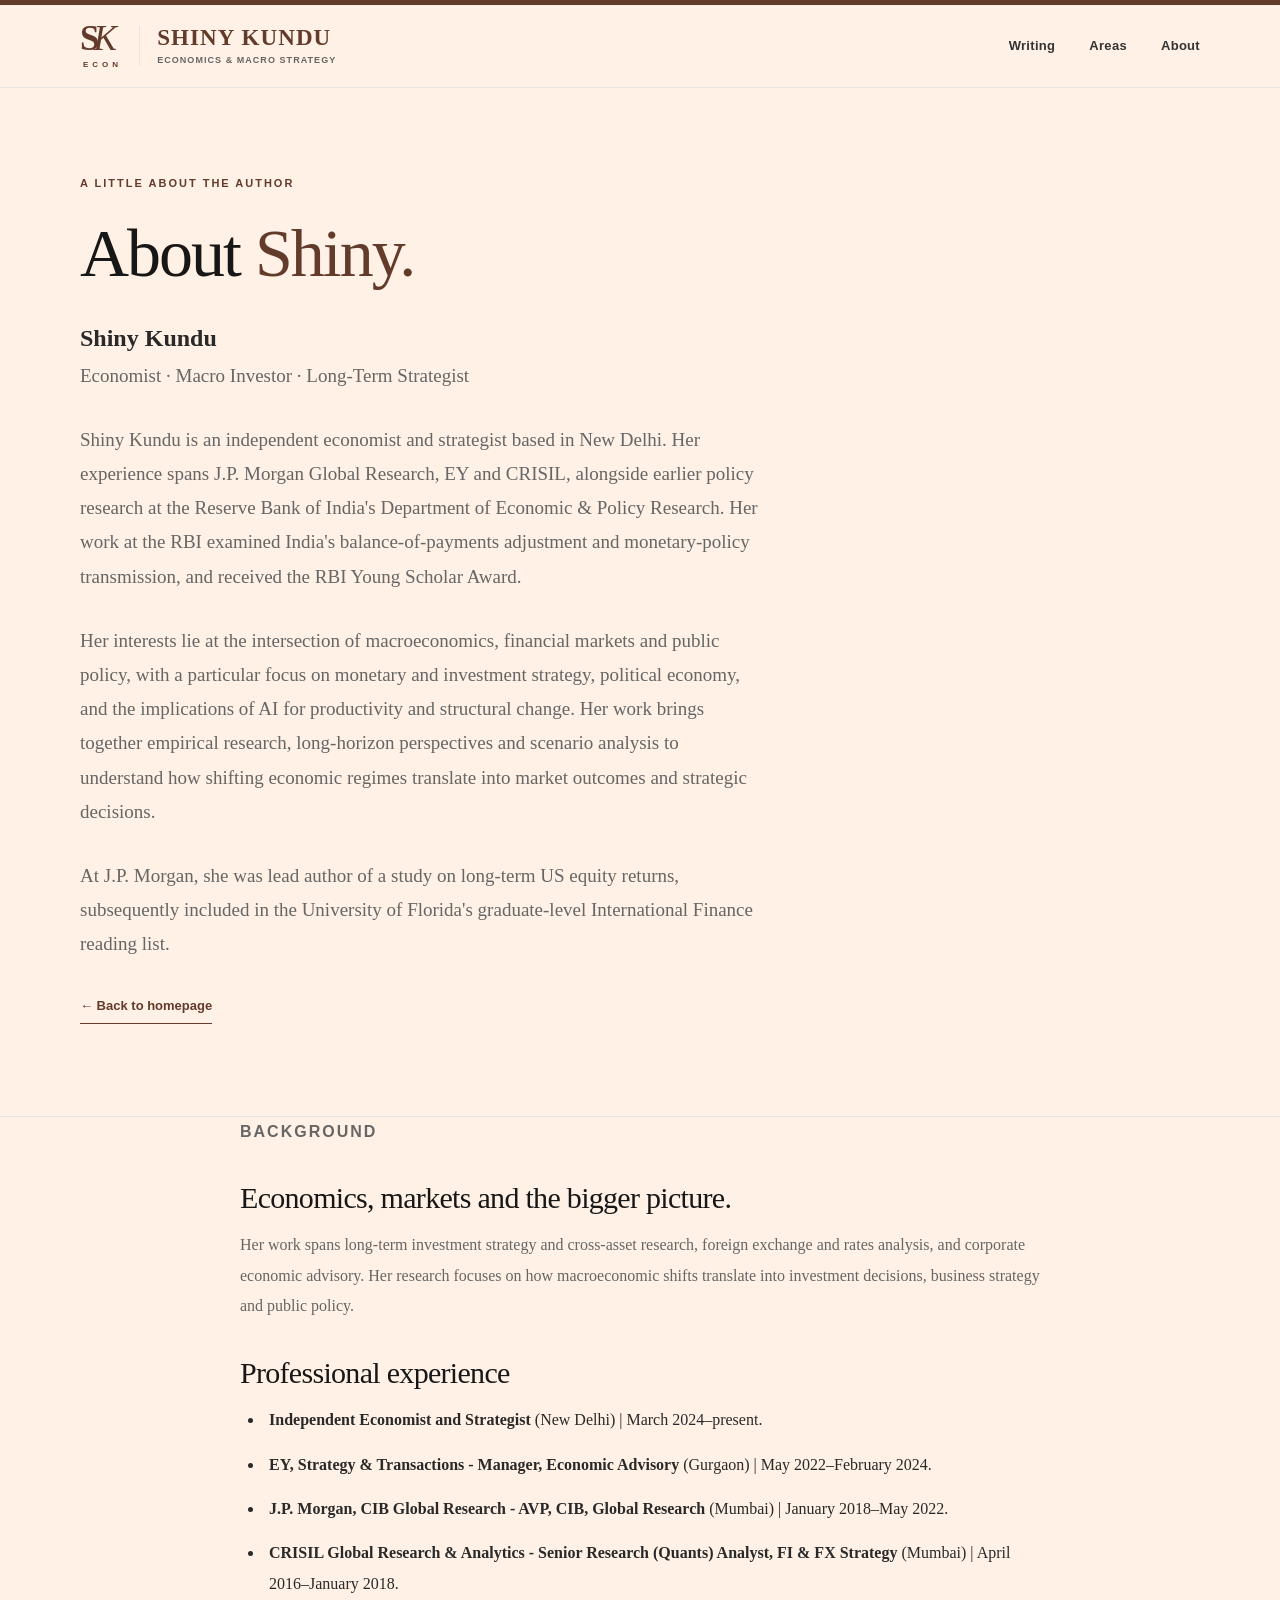
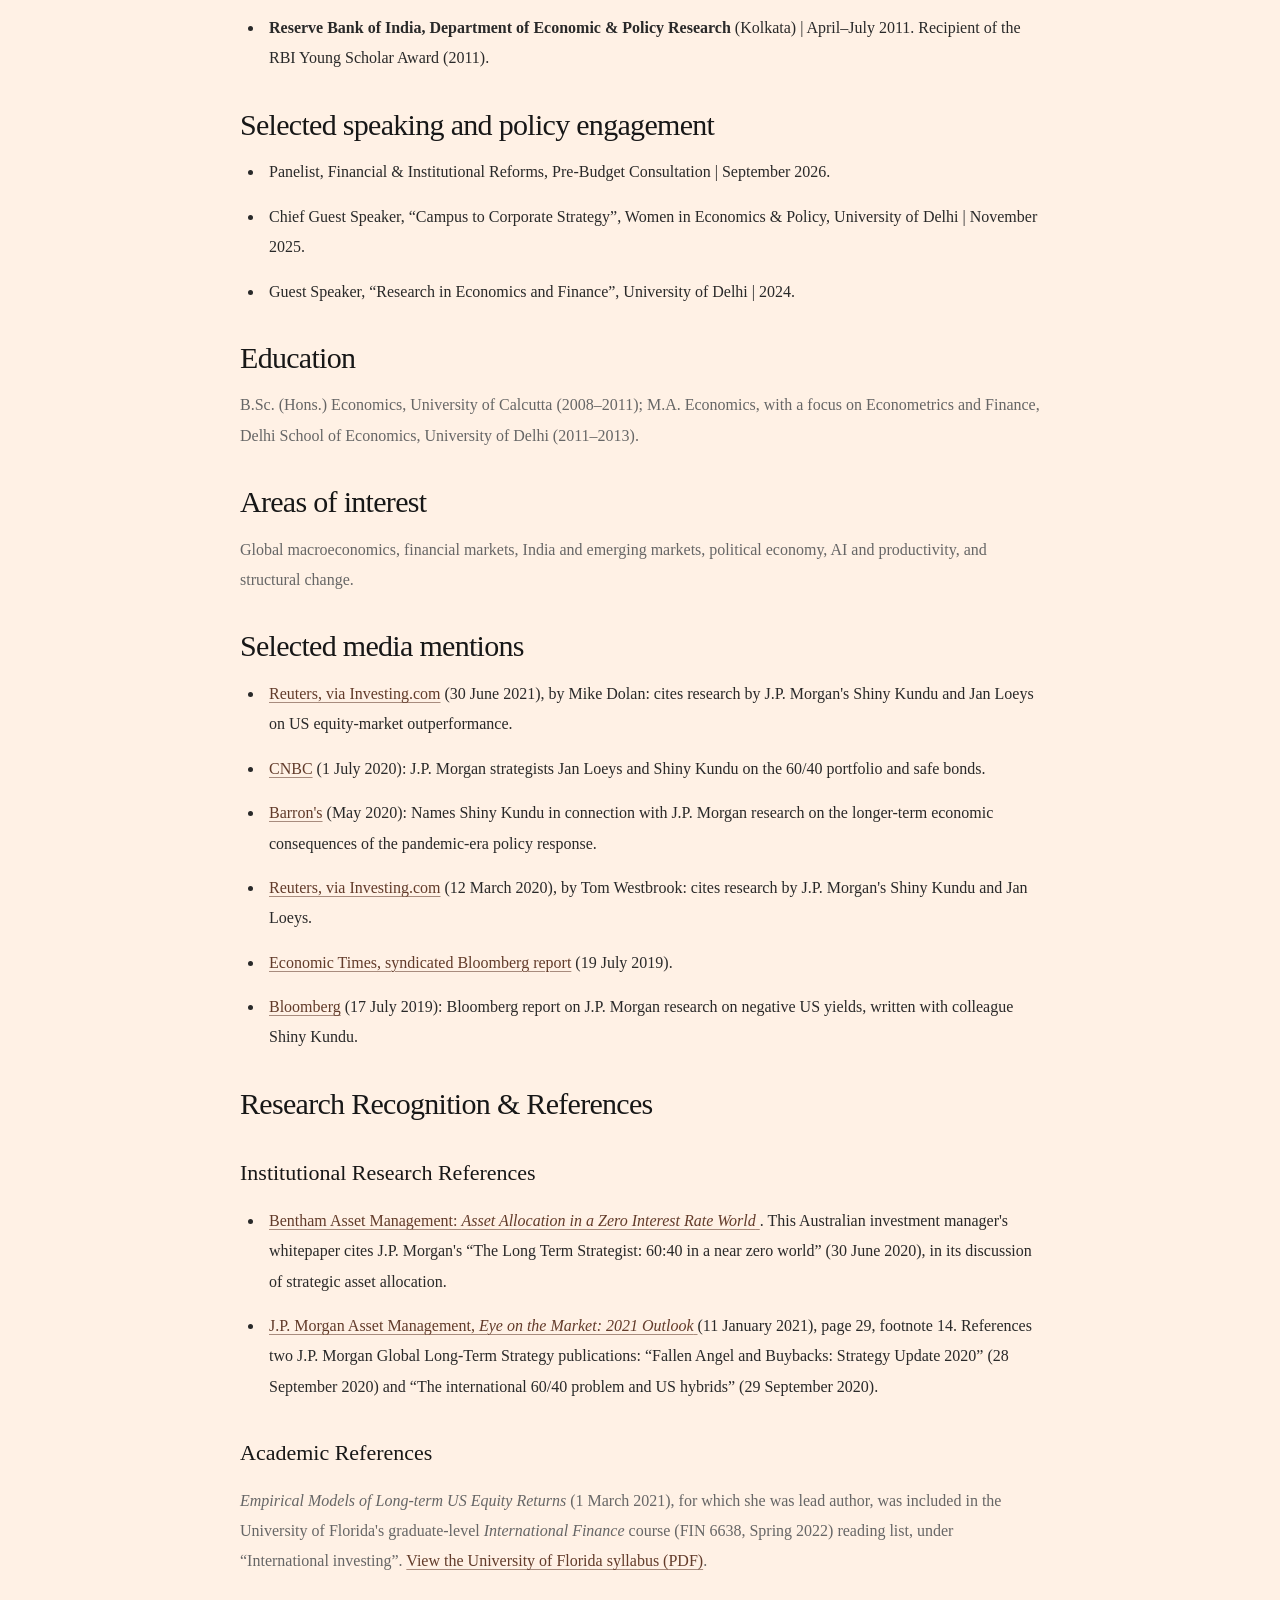
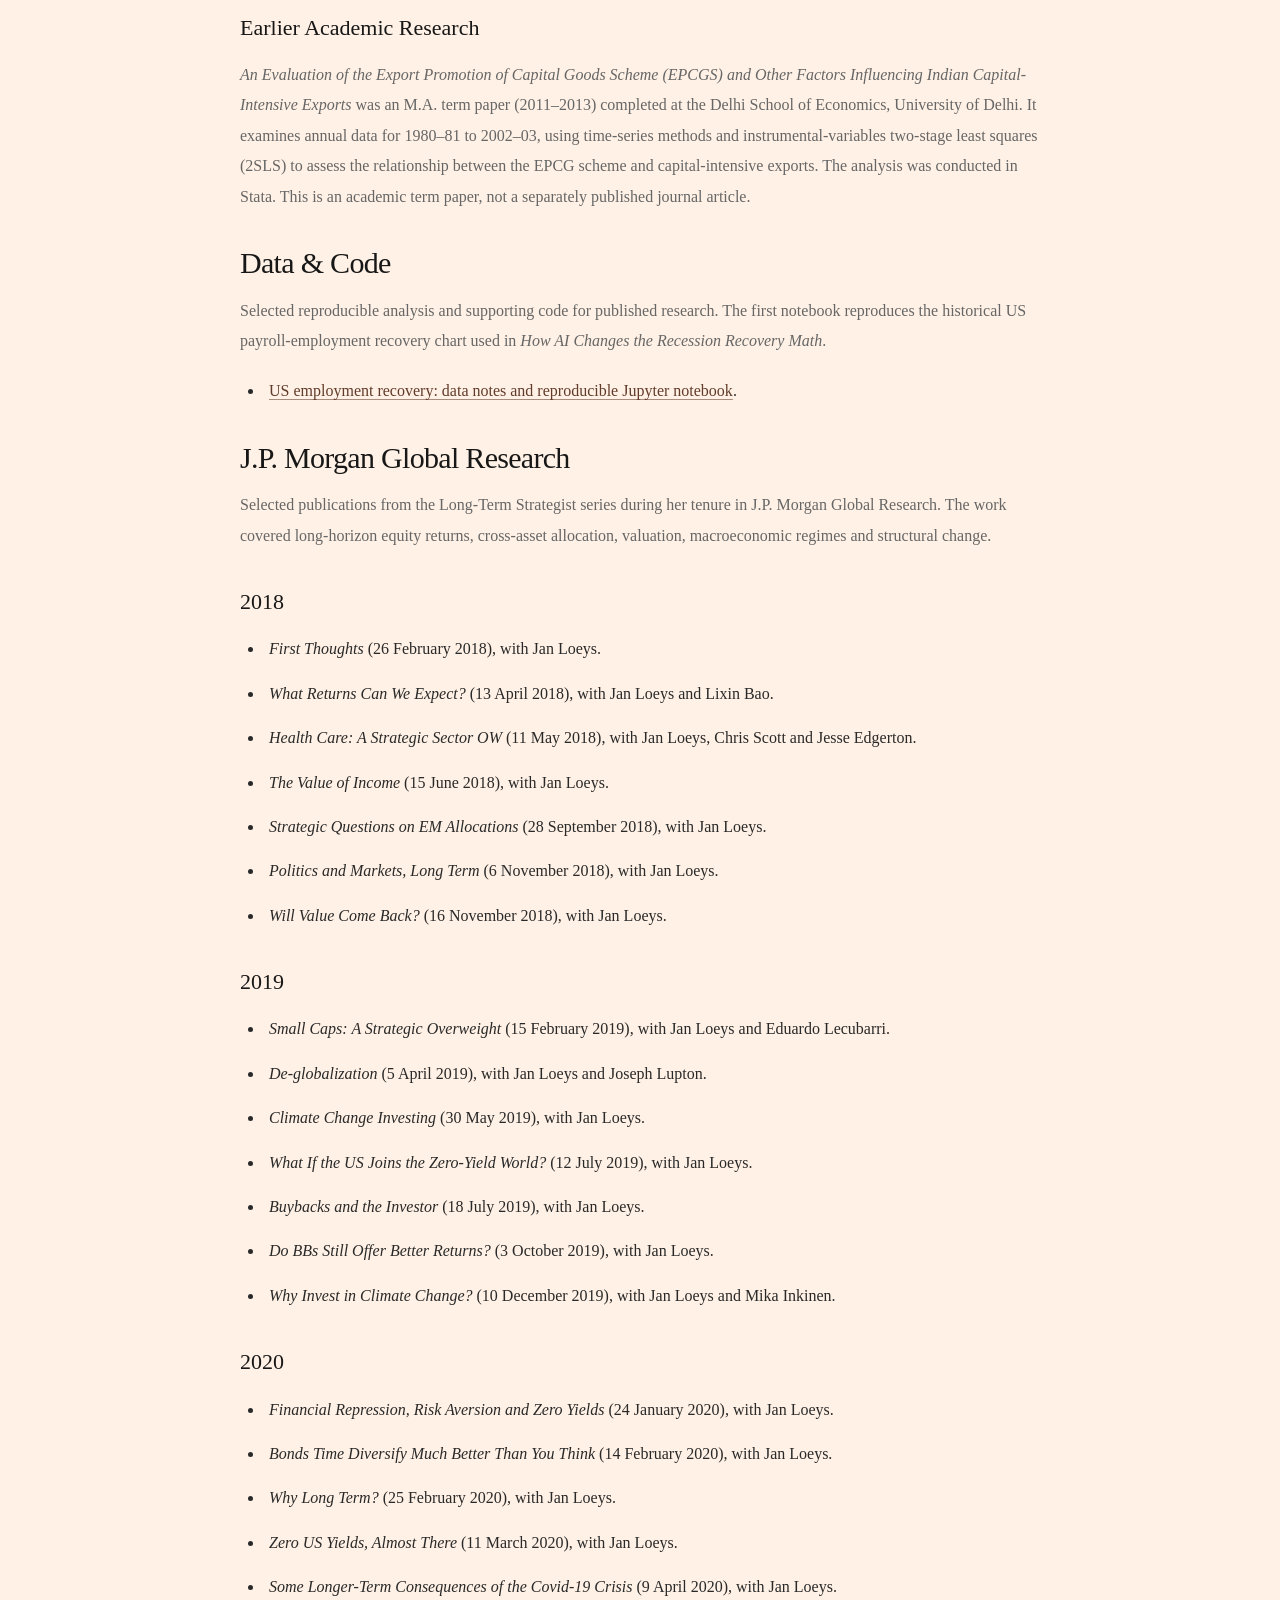
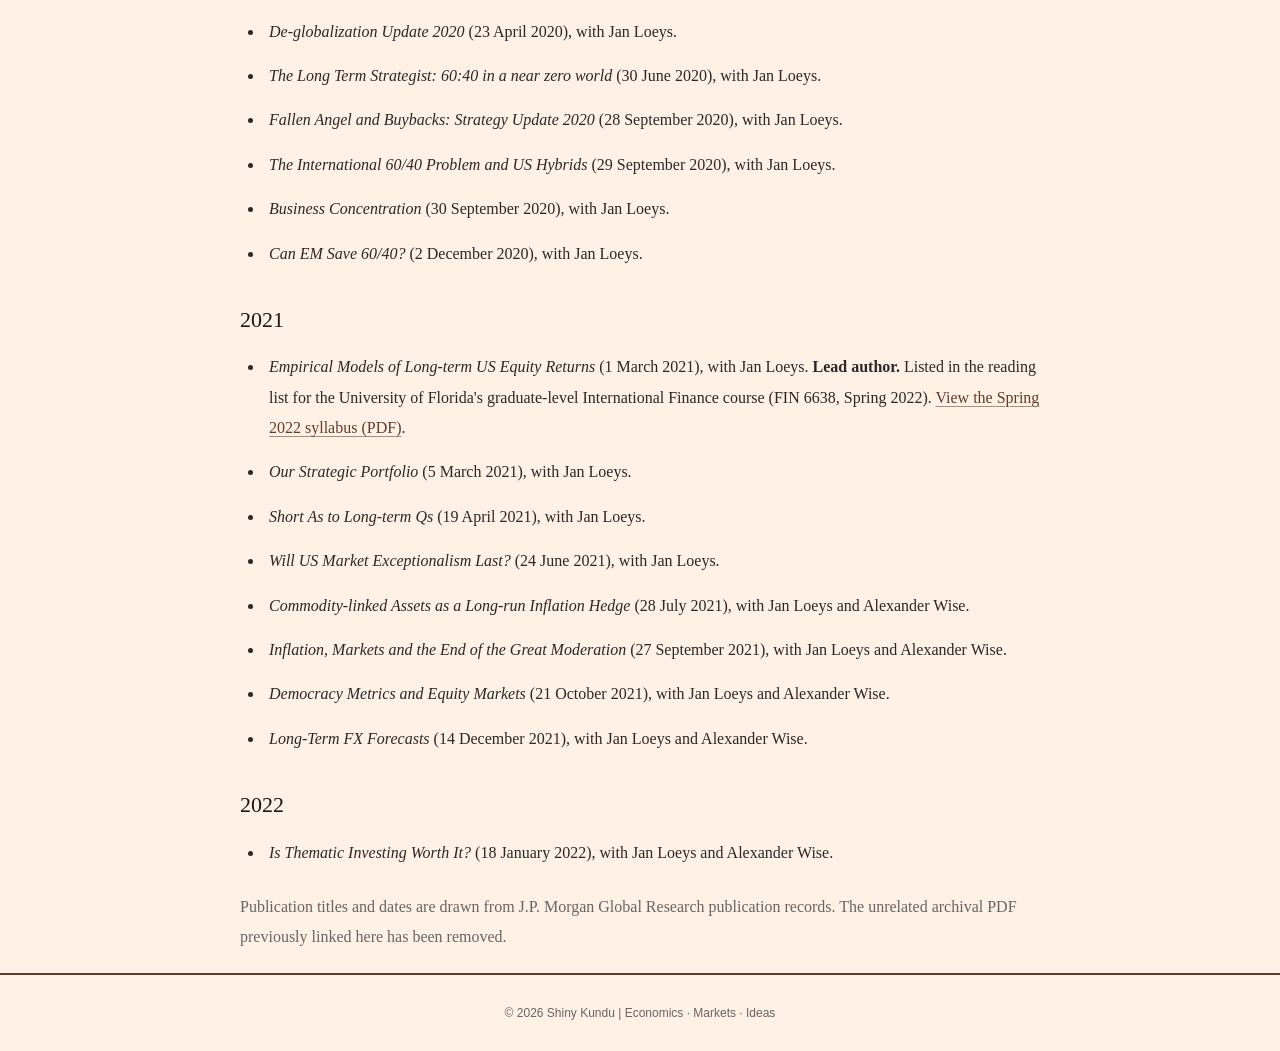
==== commit e1a1275f: "Remove career sabbatical sentence from About page" ====
--- a/about.html
+++ b/about.html
@@ -74,7 +74,7 @@
 
       <h2 class="section-heading">Professional experience</h2>
       <ul>
-        <li><strong>Independent Economist and Strategist</strong> (New Delhi) | March 2024–present. The independent research period included a career sabbatical from March 2024 to October 2025, described below.</li>
+        <li><strong>Independent Economist and Strategist</strong> (New Delhi) | March 2024–present. </li>
         
         <li><strong>EY, Strategy &amp; Transactions - Manager, Economic Advisory</strong> (Gurgaon) | May 2022–February 2024.</li>
         <li><strong>J.P. Morgan, CIB Global Research - AVP, CIB, Global Research</strong> (Mumbai) | January 2018–May 2022.</li>
